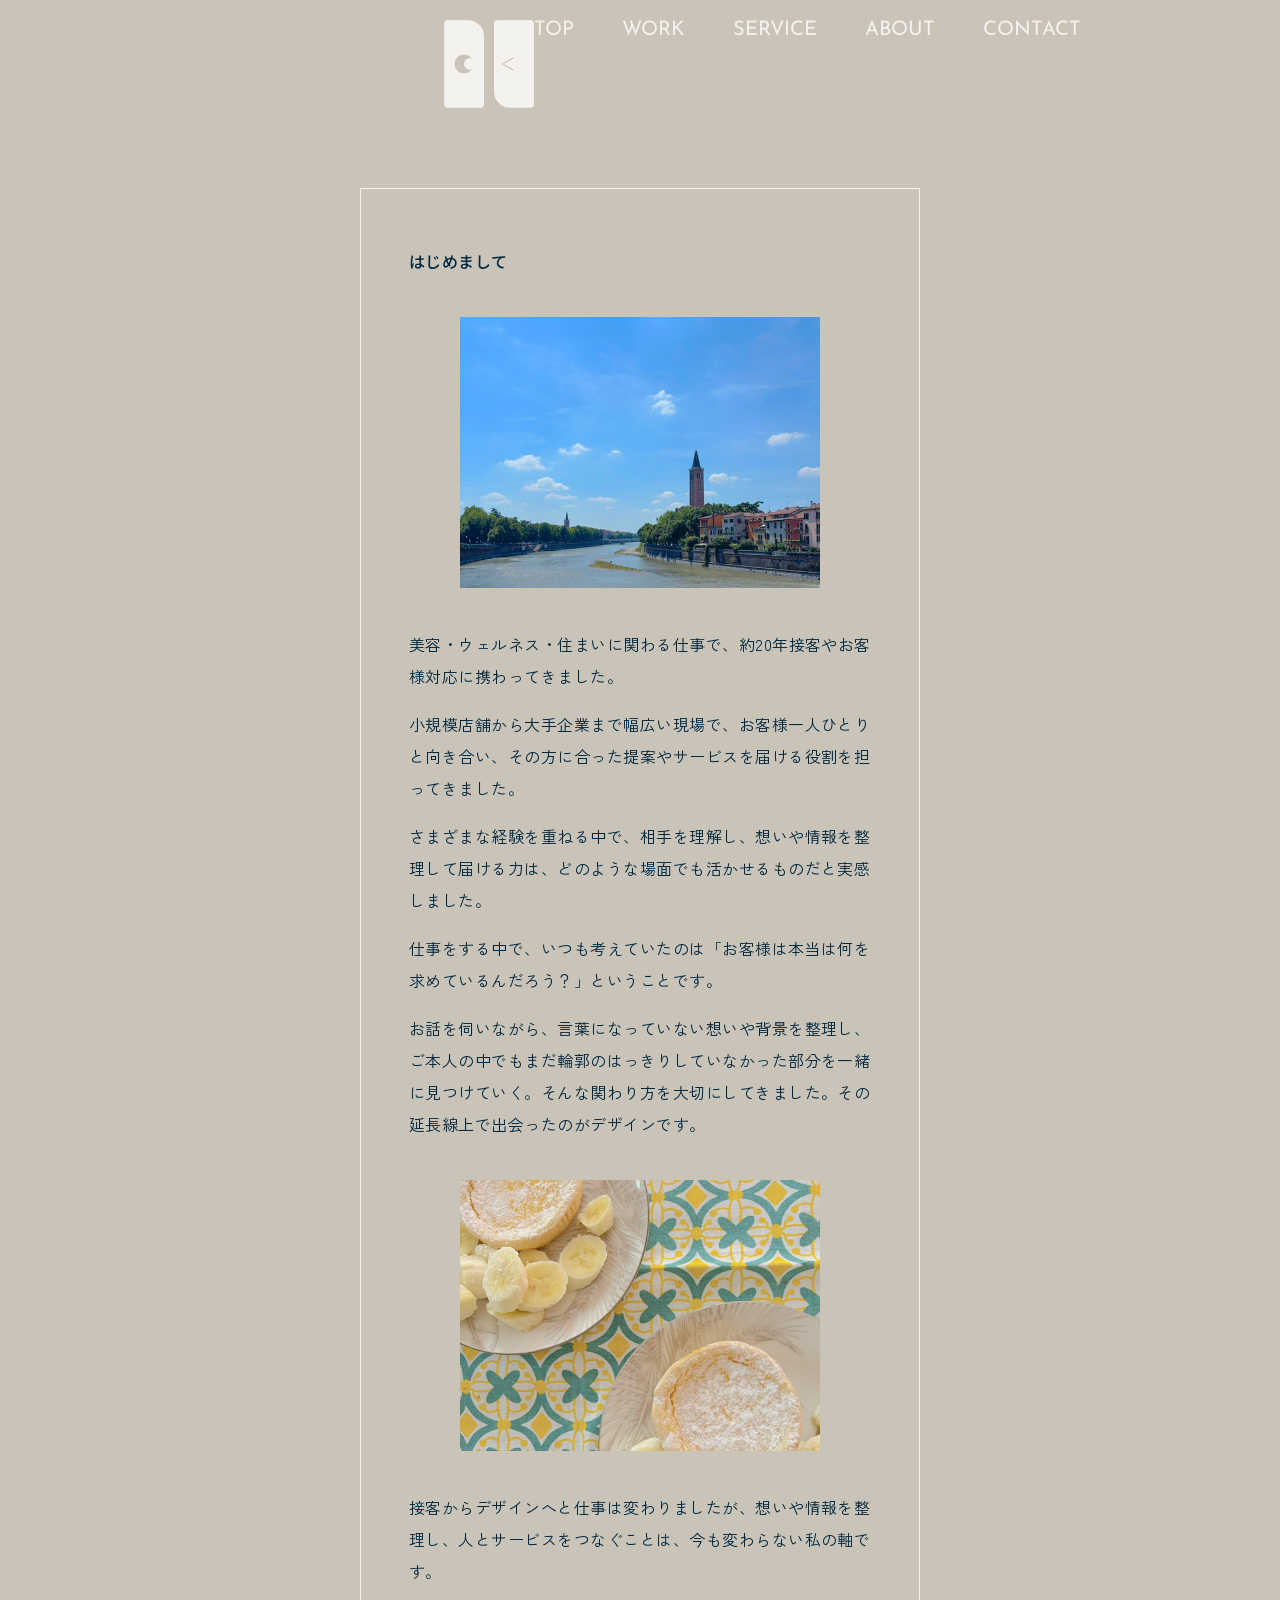
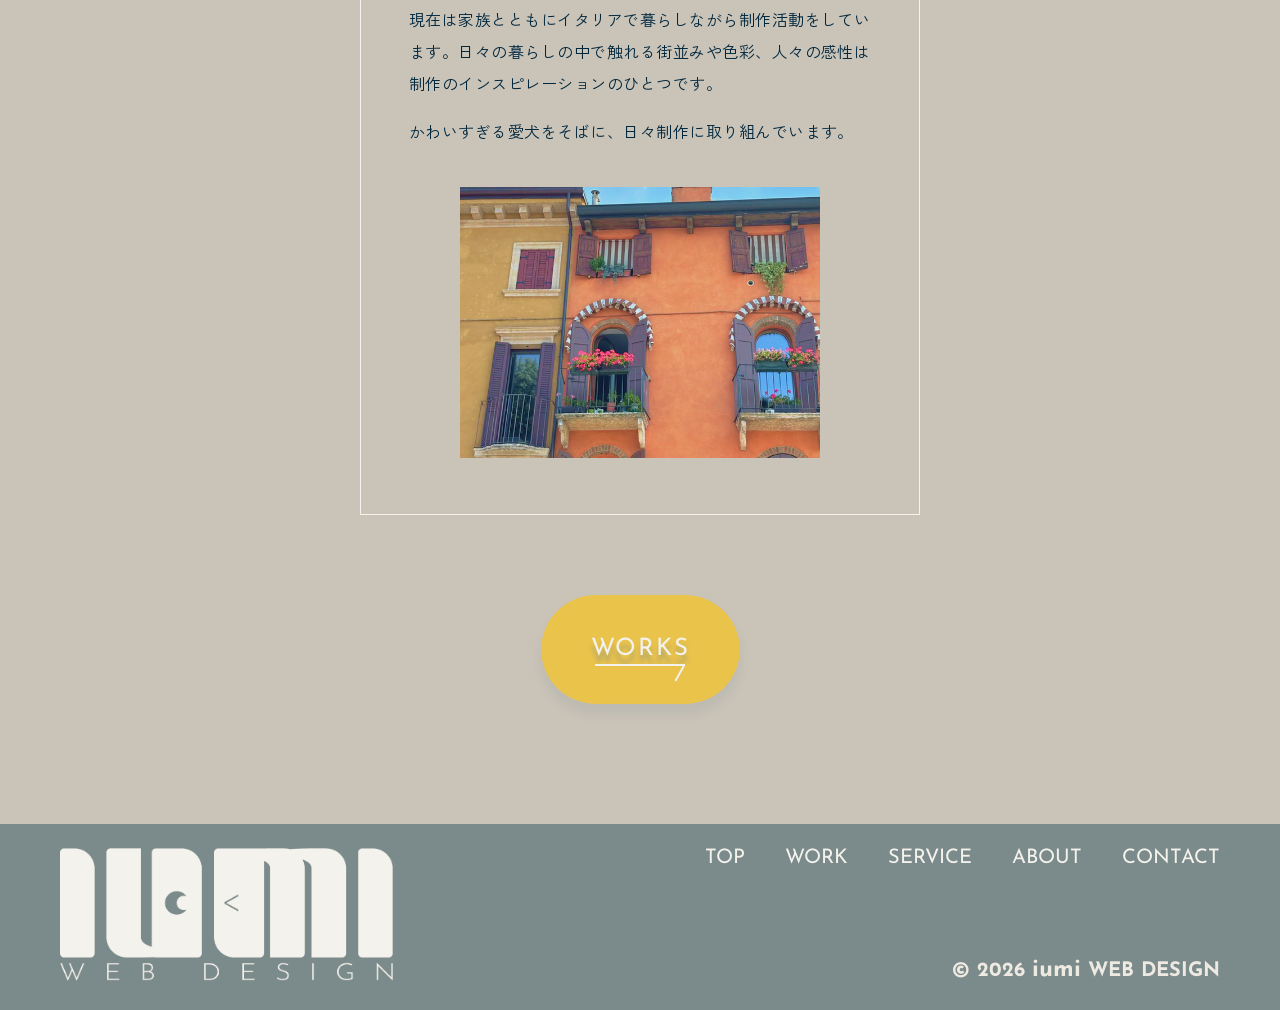
==== about.html @ 33e72f19 "Polish mobile LP with about/services pages, fonts, and menu UX. Add linked detail pages, align heade" ====
<!doctype html>
<html lang="ja">
  <head>
    <meta charset="UTF-8" />
    <meta name="viewport" content="width=device-width, initial-scale=1.0, viewport-fit=cover" />
    <meta name="theme-color" content="#c9c3b8" />
    <meta name="apple-mobile-web-app-status-bar-style" content="black-translucent" />
    <title>ABOUT | iumi WEB DESIGN</title>
    <meta
      name="description"
      content="iumi WEB DESIGNのプロフィール。美容・ウェルネスの接客経験からデザインへ。イタリア在住。"
    />
    <link rel="preconnect" href="https://fonts.googleapis.com" />
    <link rel="preconnect" href="https://fonts.gstatic.com" crossorigin />
    <link
      href="https://fonts.googleapis.com/css2?family=Josefin+Sans:wght@300;400;500;700&family=Noto+Sans+JP:wght@300;400;500;700&family=Zen+Kaku+Gothic+New:wght@300;400;500;700&display=swap"
      rel="stylesheet"
    />
    <link rel="stylesheet" href="./styles.css" />
    <link rel="stylesheet" href="./about.css" />
  </head>
  <body class="page-about" style="--page-top-bg: #c9c3b8; --page-bottom-bg: #7b8a8a;">
    <header class="detail-header">
      <div class="detail-header-inner">
        <a class="detail-logo" href="./index.html" aria-label="LPトップへ戻る">
          <img src="./assets/images/logo-simple-about.png" alt="" width="90" height="88" />
        </a>
        <button class="menu-toggle" type="button" aria-expanded="false" aria-controls="about-nav">
          <img class="menu-toggle-icon menu-toggle-icon--open" src="./assets/images/icon-hamburger.svg" alt="" />
          <img class="menu-toggle-icon menu-toggle-icon--close" src="./assets/images/icon-menu-close.svg" alt="" />
          <span class="sr-only">メニューを開く</span>
        </button>
        <nav id="about-nav" class="nav" aria-label="グローバルナビゲーション">
          <a href="./index.html">TOP</a>
          <a href="./index.html#works">WORK</a>
          <a href="./index.html#services">SERVICE</a>
          <a href="./index.html#about">ABOUT</a>
          <a href="./index.html#contact">CONTACT</a>
        </nav>
      </div>
    </header>

    <main class="about-detail-main">
      <article class="about-detail-card">
        <h1 class="about-detail-greeting">はじめまして</h1>

        <figure class="about-detail-photo">
          <img src="./assets/images/about-photo-fiume.jpg" alt="イタリアの街並みと川の風景" />
        </figure>

        <div class="about-detail-body">
          <p>
            美容・ウェルネス・住まいに関わる仕事で、約20年接客やお客様対応に携わってきました。
          </p>
          <p>
            小規模店舗から大手企業まで幅広い現場で、お客様一人ひとりと向き合い、その方に合った提案やサービスを届ける役割を担ってきました。
          </p>
          <p>
            さまざまな経験を重ねる中で、相手を理解し、想いや情報を整理して届ける力は、どのような場面でも活かせるものだと実感しました。
          </p>
          <p>
            仕事をする中で、いつも考えていたのは「お客様は本当は何を求めているんだろう？」ということです。
          </p>
          <p>
            お話を伺いながら、言葉になっていない想いや背景を整理し、ご本人の中でもまだ輪郭のはっきりしていなかった部分を一緒に見つけていく。そんな関わり方を大切にしてきました。その延長線上で出会ったのがデザインです。
          </p>
        </div>

        <figure class="about-detail-photo">
          <img src="./assets/images/about-photo-lemon.jpg" alt="レモンケーキの写真" />
        </figure>

        <div class="about-detail-body">
          <p>
            接客からデザインへと仕事は変わりましたが、想いや情報を整理し、人とサービスをつなぐことは、今も変わらない私の軸です。
          </p>
          <p>
            現在は家族とともにイタリアで暮らしながら制作活動をしています。日々の暮らしの中で触れる街並みや色彩、人々の感性は制作のインスピレーションのひとつです。
          </p>
          <p>かわいすぎる愛犬をそばに、日々制作に取り組んでいます。</p>
        </div>

        <figure class="about-detail-photo">
          <img src="./assets/images/about-photo-edificio.jpg" alt="イタリアのカラフルな建物" />
        </figure>
      </article>

      <div class="about-detail-cta">
        <a class="cta-pill hero-works-cta" href="./index.html#works">
          <span class="cta-pill-label cta-pill-label--default">WORKS</span>
          <span class="cta-pill-arrow-track" aria-hidden="true">
            <img class="cta-pill-arrow cta-pill-arrow--grow" src="./assets/images/icon-arrow-works-long.svg" alt="" />
          </span>
        </a>
      </div>
    </main>

    <footer class="footer">
      <div class="container footer-inner">
        <a href="./index.html" class="footer-logo" aria-label="iumi WEB DESIGN トップへ戻る">
          <img src="./assets/images/logo-footer-new.png" alt="" />
        </a>
        <div class="footer-meta">
          <nav class="footer-nav" aria-label="フッターナビゲーション">
            <a href="./index.html">TOP</a>
            <a href="./index.html#works">WORK</a>
            <a href="./index.html#services">SERVICE</a>
            <a href="./index.html#about">ABOUT</a>
            <a href="./index.html#contact">CONTACT</a>
          </nav>
          <p class="copyright">© 2026 <span class="copyright-brand">iumi</span> WEB DESIGN</p>
        </div>
      </div>
    </footer>

    <script src="./script.js"></script>
  </body>
</html>
---- styles.css ----
:root {
  --color-bg-main: #ffffff;
  --color-bg-hero-top: #a9caf8;
  --color-bg-soft: #f4f2ec;
  --color-bg-contact: rgba(169, 202, 248, 0.3);
  --color-bg-footer: #7b8a8a;
  --color-text-main: #01273e;
  --color-text-muted: #7b8a8a;
  --color-text-light: #f4f2ec;
  --color-accent: #ffc100;
  --color-input: #f7f7f7;
  --color-border: #d9d9d9;
  --color-submit: rgba(123, 138, 138, 0.5);
  --color-not-bg: rgba(123, 138, 138, 0.1);
  --color-pill-bg: rgba(206, 200, 194, 0.2);
  --color-pill-shadow: rgba(123, 138, 138, 0.15);

  --font-heading: "Josefin Sans", sans-serif;
  --font-body: "Noto Sans JP", sans-serif;
  --font-zen: "Zen Kaku Gothic New", sans-serif;
  --weight-heading: 400;
  --weight-body: 500;

  --container-desktop: 1160px;
  --space-section-desktop: 100px;
  --space-section-mobile: 64px;
  --radius-pill: 60px;
  --shadow-work: 0 20px 10px rgba(201, 195, 184, 0.5);
  --safe-top: 0px;
  --safe-bottom: 0px;
  --page-top-bg: var(--color-bg-main);
  --page-bottom-bg: var(--color-bg-footer);
  --color-bg-about: #c9c3b8;
}

.mobile-only {
  display: none !important;
}

.section-subtitle--mobile,
.section-title--mobile,
.contact-lead--mobile,
.contact-submit-mobile {
  display: none;
}

*,
*::before,
*::after {
  box-sizing: border-box;
}

html {
  scroll-behavior: smooth;
}

body {
  margin: 0;
  background: var(--color-bg-main);
  color: var(--color-text-main);
  font-family: var(--font-body);
  font-weight: var(--weight-body);
}

img {
  max-width: 100%;
  display: block;
}

a {
  color: inherit;
  text-decoration: none;
}

.sr-only {
  position: absolute;
  width: 1px;
  height: 1px;
  padding: 0;
  margin: -1px;
  overflow: hidden;
  clip: rect(0, 0, 0, 0);
  white-space: nowrap;
  border: 0;
}

.container {
  width: min(100% - 80px, var(--container-desktop));
  margin-inline: auto;
}

.section {
  padding: var(--space-section-desktop) 0;
}

.section-heading {
  text-align: center;
  margin-bottom: 56px;
}

.section-heading--contact {
  text-align: left;
  margin-bottom: 16px;
}

.section-title {
  margin: 0;
  font-family: var(--font-heading);
  font-size: 72px;
  font-weight: 400;
  line-height: 1;
  letter-spacing: 0.02em;
  color: var(--color-text-main);
}

.section-heading-line {
  display: block;
  width: min(100%, 450px);
  height: 2px;
  margin: 8px auto 0;
  border: 0;
  background: var(--color-accent);
}

.section-heading-line--works {
  max-width: 300px;
}

.section-heading-line--services,
.section-heading-line--about {
  max-width: 400px;
}

.section-heading-line--contact {
  margin-left: 0;
  max-width: 400px;
}

.section-subtitle {
  margin: 8px 0 0;
  font-size: 24px;
  font-weight: var(--weight-body);
  line-height: 1.3;
}

/* Header */
.header {
  position: absolute;
  inset: 0 0 auto;
  z-index: 20;
}

.header-inner {
  max-width: 1280px;
  padding-top: 100px;
  display: flex;
  justify-content: flex-end;
  align-items: center;
}

.logo-mobile,
.menu-toggle {
  display: none;
}

/* Shared detail-page header (about / services) */
.detail-header {
  position: relative;
  z-index: 50;
}

.detail-header-inner {
  display: flex;
  align-items: flex-start;
  justify-content: space-between;
  width: min(100% - 32px, 393px);
  margin: 0 auto;
  padding: 20px 0 0;
  box-sizing: border-box;
  position: relative;
}

.detail-logo {
  display: block;
  line-height: 0;
  width: 90px;
  flex-shrink: 0;
}

.detail-logo img {
  width: 90px;
  height: auto;
  display: block;
}

.detail-header .menu-toggle {
  flex-shrink: 0;
}

.nav {
  display: flex;
  gap: 48px;
  font-family: var(--font-heading);
  font-size: 20px;
  font-weight: var(--weight-heading);
  color: var(--color-text-light);
}

.nav-link-top {
  display: none;
}

.nav a {
  transition: color 0.2s ease;
}

.nav a:hover,
.nav a:focus-visible {
  color: var(--color-accent);
}

.footer-nav a {
  transition: color 0.2s ease;
}

.footer-nav a:hover,
.footer-nav a:focus-visible {
  color: var(--color-accent);
}

/* Hero */
.section-hero {
  position: relative;
  overflow: hidden;
  padding: 0;
  min-height: 832px;
  background: linear-gradient(180deg, #a9caf8 0%, #a9caf8 77.885%, #f4f2ec 100%);
}

.hero-inner {
  position: relative;
  max-width: 1280px;
  width: 100%;
  margin-inline: auto;
  min-height: 832px;
}

.hero-copy {
  position: absolute;
  left: 62px;
  top: 230px;
  z-index: 2;
  max-width: 347px;
  font-size: 24px;
  font-weight: var(--weight-body);
  line-height: 1.35;
  --hero-copy-line-gap: 30px;
}

.hero-copy p {
  margin: 0;
}

.hero-copy-main,
.hero-copy-sub {
  margin: 0;
}

.hero-copy-sub {
  font-family: var(--font-zen);
}

.hero-copy .hero-caption {
  margin-top: calc(var(--hero-copy-line-gap) * 1.5);
  font-family: var(--font-zen);
}

.hero-visual {
  display: none;
}

.hero-logo {
  position: absolute;
  left: 60px;
  top: 383px;
  width: min(821px, 64vw);
  height: auto;
  z-index: 1;
}

.hero-works-cta {
  position: absolute;
  right: 61px;
  bottom: 112px;
  z-index: 3;
}

/* CTA pills */
.cta-pill {
  position: relative;
  display: flex;
  flex-direction: column;
  align-items: center;
  justify-content: center;
  border-radius: var(--radius-pill);
  background: var(--color-pill-bg);
  box-shadow: 0 10px 10px var(--color-pill-shadow);
  overflow: hidden;
  transition: box-shadow 0.35s ease;
}

a.cta-pill.hero-works-cta {
  position: absolute;
}

.cta-pill::before {
  content: "";
  position: absolute;
  inset: 0;
  border-radius: inherit;
  background: rgba(255, 193, 0, 0.6);
  opacity: 0;
  transition: opacity 0.35s ease;
}

.cta-pill:hover {
  box-shadow: 0 10px 10px rgba(123, 138, 138, 0.2);
}

.cta-pill:hover::before {
  opacity: 1;
}

.cta-pill-label,
.cta-pill-arrow {
  position: relative;
  z-index: 1;
}

.cta-pill-label {
  transition:
    opacity 0.25s ease,
    color 0.35s ease;
}

.cta-pill-label--hover {
  position: absolute;
  opacity: 0;
}

.cta-pill-arrow {
  transition: opacity 0.25s ease;
}

.cta-pill-arrow--hover {
  position: absolute;
  opacity: 0;
}

.cta-pill:hover .cta-pill-label--default {
  opacity: 0;
}

.cta-pill:hover .cta-pill-label--hover {
  opacity: 1;
}

.cta-pill:hover .cta-pill-arrow--default,
.cta-pill:active .cta-pill-arrow--default,
.cta-pill:focus-visible .cta-pill-arrow--default {
  opacity: 0;
}

.cta-pill:hover .cta-pill-arrow--hover,
.cta-pill:active .cta-pill-arrow--hover,
.cta-pill:focus-visible .cta-pill-arrow--hover {
  opacity: 1;
}

.hero-works-cta {
  width: 199px;
  height: 109px;
}

.hero-works-cta .cta-pill-label--default,
.hero-works-cta .cta-pill-label--hover {
  white-space: nowrap;
}

.hero-works-cta .cta-pill-label--default {
  font-family: var(--font-heading);
  font-size: 24px;
  font-weight: var(--weight-heading);
  color: var(--color-text-light);
  letter-spacing: 0.07em;
  text-shadow: 0 8px 4px rgba(123, 138, 138, 0.5);
}

.hero-works-cta .cta-pill-label--hover {
  position: absolute;
  top: 31%;
  left: 50%;
  transform: translateX(-50%);
  font-family: var(--font-body);
  font-size: 16px;
  font-weight: var(--weight-body);
  color: var(--color-text-main);
  letter-spacing: 0.07em;
  width: max-content;
  max-width: calc(100% - 24px);
  text-align: center;
  line-height: 1.2;
}

.hero-works-cta .cta-pill-arrow-track {
  position: absolute;
  left: 50%;
  bottom: 22px;
  z-index: 1;
  width: 90px;
  height: 18px;
  overflow: hidden;
  transform: translateX(-50%);
  transition: width 0.35s ease;
}

.hero-works-cta .cta-pill-arrow--grow {
  position: absolute;
  top: 0;
  right: 0;
  width: 150px;
  height: 18px;
  max-width: none;
  opacity: 1;
  object-fit: contain;
  object-position: right center;
}

.hero-works-cta:hover .cta-pill-arrow-track,
.hero-works-cta:focus-visible .cta-pill-arrow-track,
.hero-works-cta.is-pressed .cta-pill-arrow-track {
  width: 150px;
}

/* Works */
.section-works {
  background: var(--color-bg-soft);
  padding-bottom: 48px;
}

.works-grid {
  display: grid;
  grid-template-columns: repeat(3, minmax(0, 393px));
  justify-content: center;
  gap: 32px clamp(32px, 4.6vw, 61px);
  max-width: 1301px;
  margin-inline: auto;
}

.work-card {
  position: relative;
  display: block;
  color: inherit;
  text-decoration: none;
  box-shadow: var(--shadow-work);
  overflow: hidden;
}

.work-card:nth-child(1),
.work-card:nth-child(2),
.work-card:nth-child(3) {
  width: 100%;
}

.work-card:nth-child(1) .work-corner,
.work-card:nth-child(2) .work-corner,
.work-card:nth-child(3) .work-corner {
  width: 84px;
  height: 84px;
}

.work-card > img:not(.work-corner) {
  width: 100%;
  height: auto;
  aspect-ratio: 393 / 229;
  object-fit: cover;
}

.work-corner {
  position: absolute;
  top: 0;
  left: 0;
  width: 84px;
  height: 84px;
  z-index: 2;
  pointer-events: none;
  transition: opacity 0.35s ease;
}

.work-card-overlay {
  position: absolute;
  inset: 0;
  z-index: 1;
  display: grid;
  place-items: center;
  background: rgba(20, 20, 20, 0);
  transition: background-color 0.35s ease;
  pointer-events: none;
}

.work-card:hover .work-card-overlay,
.work-card:focus-within .work-card-overlay {
  background: rgba(20, 20, 20, 0.4);
}

.work-card-label {
  margin: 0;
  font-size: 24px;
  font-weight: 500;
  line-height: 1.3;
  color: transparent;
  text-align: center;
  white-space: nowrap;
  transition: color 0.35s ease;
}

.work-card:hover .work-card-label,
.work-card:focus-within .work-card-label {
  color: var(--color-text-light);
}

.work-card-soon {
  margin: 8px 0 0;
  font-family: var(--font-heading);
  font-size: 36px;
  font-weight: 500;
  line-height: 1;
  color: transparent;
  transition: color 0.35s ease;
}

.work-card--soon .work-card-overlay {
  display: flex;
  flex-direction: column;
  align-items: center;
  justify-content: center;
}

.work-card--soon:hover .work-card-soon,
.work-card--soon:focus-within .work-card-soon {
  color: var(--color-text-light);
}

/* Services */
.section-services {
  background: var(--color-bg-soft);
  padding: 48px 0 75px;
}

.services-intro {
  margin-bottom: 54px;
}

.services-menu {
  width: min(100%, 1030px);
  margin-inline: auto;
  container-type: inline-size;
  container-name: services-menu;
}

@container services-menu (min-width: 1024px) {
  .services-menu__body {
    padding-inline: 52px;
  }

  .services-menu__block:first-child .services-menu__block-text {
    white-space: nowrap;
  }
}

.services-menu__head {
  display: flex;
  align-items: center;
  min-height: 84px;
  padding: 12px 60px;
  background: var(--color-bg-hero-top);
  border: 3px solid var(--color-bg-hero-top);
}

.services-menu__headline {
  margin: 0;
  color: var(--color-text-light);
  font-size: 36px;
  font-weight: 500;
  line-height: 1;
}

.services-menu__head-en {
  font-family: var(--font-heading);
  font-size: 44px;
  font-weight: 500;
}

.services-menu__body {
  min-height: 226px;
  padding: 27px 60px 32px;
  border: 3px solid var(--color-bg-hero-top);
  border-top: none;
  background: var(--color-bg-soft);
}

.services-menu__block {
  margin: 0;
}

.services-menu__block--content {
  margin-top: 27px;
}

.services-menu__block-title {
  margin: 0;
  font-size: 24px;
  font-weight: 400;
  line-height: 30px;
}

.services-menu__block-text {
  margin: 0;
  font-size: 20px;
  font-weight: 400;
  line-height: 30px;
}

.services-menu__en {
  font-family: var(--font-heading);
  font-weight: 500;
}

.service-step-title--mobile {
  display: none;
}

.services-not-text--mobile {
  display: none;
}

.services-steps {
  display: grid;
  grid-template-columns: repeat(4, minmax(0, 221px));
  justify-content: space-between;
  gap: 24px;
  max-width: 995px;
  margin: 0 auto 28px;
}

.service-step {
  position: relative;
  min-height: 254px;
}

.service-step-triangle {
  position: absolute;
  top: 0;
  width: 100px;
  height: 202px;
  z-index: 0;
  pointer-events: none;
}

.service-step--1 .service-step-triangle,
.service-step--2 .service-step-triangle,
.service-step--4 .service-step-triangle {
  left: 106px;
}

.service-step--3 .service-step-triangle {
  left: 102px;
}

.service-step-icons {
  position: relative;
  z-index: 1;
  display: flex;
  width: 140px;
  margin-left: 21px;
  margin-top: 16px;
}

.service-step-icon {
  position: relative;
  z-index: 1;
  width: 70px;
  height: 70px;
  margin-top: 16px;
  object-fit: contain;
}

.service-step--2 .service-step-icon {
  margin-left: 72px;
}

.service-step--3 .service-step-icon {
  margin-left: 61px;
}

.service-step--4 .service-step-icons {
  width: 134px;
  margin-left: 14px;
  margin-top: 6px;
}

.service-step-icons img {
  width: 70px;
  height: 70px;
  object-fit: contain;
}

.service-step-body {
  position: relative;
  z-index: 2;
  margin-top: 86px;
}

.service-step-body h3 {
  margin: 0;
  font-size: 24px;
  font-weight: 400;
  line-height: 50px;
}

.service-step-body p {
  margin: 0;
  font-size: 20px;
  line-height: 1.45;
  font-weight: 400;
}

.services-not {
  display: flex;
  align-items: center;
  justify-content: center;
  gap: 13px;
  width: min(100%, 992px);
  min-height: 70px;
  margin: 0 auto 40px;
  background: var(--color-not-bg);
  padding: 12px 56px;
}

.services-not > img {
  width: 50px;
  height: 50px;
  flex-shrink: 0;
  margin: 0;
}

.services-not > div {
  flex: 0 1 auto;
}

.services-not-label {
  margin: 0 0 4px;
  font-size: 16px;
  font-weight: 500;
  letter-spacing: 0.15em;
  color: var(--color-text-muted);
}

.services-not-text {
  margin: 0;
  font-size: 16px;
  line-height: 1.5;
  color: var(--color-text-muted);
}

.services-cta-wrap {
  position: relative;
  width: 300px;
  margin: 0 auto;
  overflow: visible;
}

.services-cta-ellipse {
  --services-cta-ellipse-size: 135px;
  position: absolute;
  left: -29px;
  top: -14px;
  z-index: 0;
  width: var(--services-cta-ellipse-size);
  height: 108px;
  object-fit: contain;
  pointer-events: none;
  transform: rotate(90deg);
  animation: ellipse-float-cta 7s ease-in-out infinite;
}

@keyframes ellipse-float-cta {
  0%,
  100% {
    transform: rotate(90deg) scaleY(1.5) translate(0, 0);
  }
  50% {
    transform: rotate(90deg) scaleY(1.5) translate(10px, -8px);
  }
}

@keyframes ellipse-float-1 {
  0%,
  100% {
    transform: scaleY(1.5) translate(0, 0);
  }
  50% {
    transform: scaleY(1.5) translate(10px, -8px);
  }
}

@keyframes ellipse-float-2 {
  0%,
  100% {
    transform: scaleY(1.5) translate(0, 0);
  }
  50% {
    transform: scaleY(1.5) translate(-12px, 10px);
  }
}

@keyframes ellipse-float-3 {
  0%,
  100% {
    transform: scaleY(1.5) translate(0, 0);
  }
  50% {
    transform: scaleY(1.5) translate(8px, 12px);
  }
}

.services-contact-cta {
  position: relative;
  z-index: 1;
  width: 300px;
  height: 80px;
  margin-inline: auto;
}

.services-contact-cta .cta-pill-label {
  font-family: var(--font-body);
  font-size: 16px;
  font-weight: var(--weight-body);
  color: var(--color-text-muted);
  letter-spacing: 0.07em;
  transition: color 0.35s ease;
}

.services-contact-cta:hover .cta-pill-label {
  color: var(--color-text-main);
}

.services-contact-cta .cta-pill-arrow--default {
  width: 49px;
  height: 22px;
  margin-top: 4px;
}

.services-contact-cta .cta-pill-arrow--hover {
  position: absolute;
  bottom: 14px;
  left: 50%;
  transform: translateX(-50%);
  width: 150px;
  height: 18px;
}

/* About */
.section-about {
  background: var(--color-bg-soft);
  padding: 98px 0 0;
  min-height: auto;
}

.section-about .section-heading {
  margin-bottom: 24px;
}

.about-board {
  position: relative;
  width: 100%;
  max-width: 1055px;
  min-height: 537px;
  padding-bottom: 100px;
  margin-inline: auto;
  box-sizing: border-box;
  overflow: visible;
}

.about-photo {
  position: absolute;
  left: 0;
  top: auto;
  bottom: 0;
  margin: 0;
  width: auto;
  max-width: none;
  height: auto;
  z-index: 3;
  pointer-events: none;
  overflow: visible;
}

.about-photo img {
  width: 253px;
  height: auto;
  max-width: none;
  display: block;
  object-fit: contain;
  object-position: left bottom;
}

.about-intro {
  position: absolute;
  left: 190px;
  top: 0;
  width: 336px;
  height: 437px;
  z-index: 2;
}

.about-intro-box {
  position: absolute;
  left: 21px;
  top: 17px;
  width: 315px;
  height: 420px;
  box-sizing: border-box;
  border: 1px solid var(--color-accent);
  padding: 60px 24px 28px 21px;
  backdrop-filter: blur(2px);
}

.about-corner {
  position: absolute;
  width: 84px;
  height: 84px;
  pointer-events: none;
}

.about-corner--intro {
  top: 0;
  left: 0;
  z-index: 3;
}

.about-corner--about {
  right: -12px;
  top: 353px;
  transform: rotate(180deg);
  z-index: 3;
}

.about-intro-box h3 {
  margin: 0 0 12px;
  font-size: 24px;
  font-weight: var(--weight-body);
  line-height: 1.25;
}

.about-intro-box h3 span {
  font-family: var(--font-heading);
  font-size: 36px;
  font-weight: var(--weight-heading);
  line-height: 1.25;
}

.about-intro-list {
  margin: 0 0 8px;
  font-size: 16px;
  line-height: 1.875;
  font-weight: var(--weight-body);
}

.about-intro-note {
  margin: 16px 0 0;
  font-size: 16px;
  line-height: 1.875;
  font-weight: 400;
}

.about-main,
.about-main--desktop {
  position: absolute;
  left: 557px;
  top: 17px;
  width: 522px;
  height: 420px;
  z-index: 2;
}

.about-main-frame {
  position: absolute;
  inset: 0;
  width: 100%;
  height: 100%;
  border: 1px solid var(--color-accent);
  box-sizing: border-box;
  backdrop-filter: blur(2px);
  pointer-events: none;
}

.about-main-body {
  position: relative;
  z-index: 1;
  display: flex;
  flex-direction: column;
  justify-content: center;
  align-items: center;
  height: 100%;
  box-sizing: border-box;
  padding: 44px 52px;
  overflow: hidden;
}

.about-main p {
  width: 100%;
  margin: 0 0 6px;
  font-family: var(--font-zen);
  font-size: 15px;
  line-height: 1.46;
  font-weight: 400;
  text-align: left;
}

.about-main p:last-child {
  margin-bottom: 0;
}

.about-carousel {
  display: none;
}

.about-panel {
  position: relative;
}

.about-panel-frame {
  position: absolute;
  inset: 0;
  border: 1px solid var(--color-accent);
  box-sizing: border-box;
  backdrop-filter: blur(2px);
  pointer-events: none;
}

.about-panel-body {
  position: relative;
  z-index: 1;
  padding: 44px 24px;
}

.about-panel p {
  margin: 0 0 6px;
  font-size: 15px;
  line-height: 1.46;
  font-weight: 400;
  text-align: left;
}

.about-panel p:last-child {
  margin-bottom: 0;
}

.about-read-more {
  display: inline;
  margin: 0;
  padding: 0;
  border: 0;
  background: transparent;
  font: inherit;
  font-size: 15px;
  line-height: 1.46;
  color: var(--color-text-muted);
  cursor: pointer;
  text-decoration: underline;
  text-underline-offset: 2px;
}

.about-read-more--close {
  display: block;
  margin-top: 8px;
}

/* Contact */
.section-contact {
  background: var(--color-bg-contact);
  padding: 0;
  min-height: 682px;
}

.contact-grid {
  display: grid;
  grid-template-columns: 1fr 569px;
  gap: 36px;
  align-items: start;
  padding: 100px 0 0;
  min-height: 682px;
}

.contact-lead {
  margin: 0;
  font-size: 20px;
  line-height: 1.75;
  font-weight: var(--weight-body);
  max-width: 446px;
}

.contact-brand {
  margin: 8px 0 0;
  font-size: 20px;
  line-height: 1.75;
  font-weight: var(--weight-body);
}

.contact-form {
  display: grid;
  gap: 12px;
}

.contact-form-honey {
  position: absolute;
  left: -9999px;
  top: auto;
  width: 1px;
  height: 1px;
  padding: 0;
  margin: 0;
  overflow: hidden;
  clip: rect(0, 0, 0, 0);
  white-space: nowrap;
  border: 0;
}

.contact-field {
  display: grid;
  gap: 2px;
}

.contact-form label {
  display: block;
  margin: 0;
  font-family: var(--font-heading);
  font-size: 16px;
  font-weight: var(--weight-heading);
  color: var(--color-text-main);
}

.contact-form input:not(.contact-form-honey),
.contact-form textarea {
  width: 100%;
  border: 0;
  background: var(--color-input);
  font: inherit;
  color: var(--color-text-main);
}

.contact-form input:not(.contact-form-honey) {
  height: 46px;
  padding: 0 12px;
}

.contact-form textarea {
  min-height: 165px;
  padding: 12px;
  resize: vertical;
}

.contact-form button {
  margin-top: 0;
  border: 0;
  width: 100%;
  height: 50px;
  background: var(--color-submit);
  color: var(--color-text-light);
  font-family: var(--font-heading);
  font-size: 24px;
  font-weight: 500;
  cursor: pointer;
  transition: background-color 0.35s ease;
}

.contact-form button:hover {
  background: var(--color-bg-footer);
}

/* Footer */
.footer {
  background: var(--color-bg-footer);
  color: #eeeae2;
}

.footer-inner {
  min-height: 160px;
  display: grid;
  grid-template-columns: 333px 1fr;
  align-items: start;
  gap: 24px;
  padding-top: 24px;
  padding-bottom: 28px;
}

.footer-meta {
  display: flex;
  flex-direction: column;
  align-items: flex-end;
  justify-content: space-between;
  min-height: 134px;
  margin-left: auto;
}

.footer-logo img {
  width: 333px;
  height: 134px;
  object-fit: contain;
}

.footer-nav {
  display: flex;
  justify-content: flex-end;
  gap: 40px;
  font-family: var(--font-heading);
  font-size: 20px;
  font-weight: var(--weight-heading);
  color: var(--color-text-light);
}

.copyright {
  margin: 0;
  font-family: var(--font-heading);
  font-size: 20px;
  font-weight: 700;
  white-space: nowrap;
}

.copyright-brand {
  font-size: 24px;
}

@media (min-width: 901px) {
  .about-carousel {
    display: none !important;
  }

  .hero-copy {
    left: 62px;
    top: 230px;
    width: auto;
    max-width: 347px;
    transform: none;
    font-size: 24px;
    font-weight: 500;
    line-height: 32px;
    --hero-copy-line-gap: 32px;
  }

  .hero-copy-main,
  .hero-copy-main--line2,
  .hero-copy-sub,
  .hero-copy-sub--line2 {
    display: inline;
    margin: 0;
    font-size: 24px;
    font-weight: 500;
    line-height: normal;
  }

  .hero-copy-main--line2::after {
    content: "\A";
    white-space: pre;
  }

  .hero-copy-sub--line2::after {
    content: "\A";
    white-space: pre;
  }

  .hero-copy .hero-caption {
    display: block;
    margin-top: calc(var(--hero-copy-line-gap) * 1.5);
    font-family: var(--font-zen);
    font-size: 24px;
    font-weight: 500;
    line-height: 20px;
  }

  .hero-works-cta,
  a.cta-pill.hero-works-cta {
    left: auto;
    right: 61px;
    bottom: 112px;
    transform: none;
  }

  .about-main,
  .about-main--desktop {
    display: block;
  }

  .about-board {
    width: 100%;
    max-width: 1055px;
    margin-inline: auto;
    min-height: 537px;
    padding-bottom: 100px;
    box-sizing: border-box;
    overflow: visible;
  }

  .about-photo {
    left: 0;
    right: auto;
    top: auto;
    bottom: 0;
    width: auto;
    max-width: none;
    height: auto;
    z-index: 3;
    overflow: visible;
    transform: none;
  }

  .about-photo img {
    width: 253px;
    height: auto;
    max-width: none;
    object-fit: contain;
    object-position: left bottom;
  }

  .about-intro {
    position: absolute;
    left: 190px;
    top: 0;
    width: 336px;
    height: 437px;
    max-width: none;
    margin-inline: 0;
  }

  .about-intro-box {
    position: absolute;
    left: 21px;
    top: 17px;
    width: 315px;
    height: 420px;
    min-height: 420px;
    padding: 60px 24px 28px 21px;
  }

  .about-intro-box h3 {
    padding-left: 0;
  }

  .about-corner--intro {
    top: 0;
    left: 0;
  }

  .about-corner--about {
    right: -12px;
    top: 353px;
    bottom: auto;
    transform: rotate(180deg);
  }

  .works-grid {
    grid-template-columns: repeat(3, minmax(0, 393px));
    gap: 32px clamp(32px, 4.6vw, 61px);
    max-width: 1301px;
  }

  .work-card:hover .work-corner,
  .work-card:focus-within .work-corner {
    opacity: 0;
  }

  .section-works .section-heading {
    margin-bottom: 112px;
  }

  .section-works {
    padding-bottom: 144px;
  }

  .section-services {
    padding-top: 144px;
  }

  .services-intro {
    margin-bottom: 54px;
  }

  .services-menu {
    width: min(100%, 1030px);
  }

  .service-step-body {
    margin-top: 86px;
  }

  .service-step-icon,
  .service-step-icons {
    position: absolute;
    top: 16px;
    margin-top: 0;
  }

  .service-step--1 .service-step-icons {
    left: 21px;
    margin-left: 0;
    width: 140px;
  }

  .service-step--2 .service-step-icon {
    left: 72px;
    margin-left: 0;
    width: 70px;
    height: 70px;
  }

  .service-step--3 .service-step-icon {
    left: 61px;
    margin-left: 0;
    width: 70px;
    height: 70px;
  }

  .service-step--4 .service-step-icons {
    left: 14px;
    margin-left: 0;
    margin-top: 6px;
    width: 134px;
  }

  .service-step-body h3 {
    min-height: 50px;
    margin: 0;
    font-size: 24px;
    font-weight: 400;
    line-height: 50px;
    display: flex;
    align-items: flex-end;
  }

  .service-step-body p {
    font-size: 20px;
    line-height: 1.45;
  }

  .services-steps {
    display: grid;
    grid-template-columns: repeat(4, minmax(0, 221px));
    justify-content: space-between;
    gap: 24px;
    max-width: 995px;
    margin: 0 auto 28px;
  }

  .services-cta-ellipse {
    display: block;
  }

  .services-contact-cta::before {
    opacity: 0;
  }

  .services-contact-cta .cta-pill-arrow--default {
    opacity: 1;
    position: relative;
  }

  .services-contact-cta .cta-pill-arrow--hover {
    opacity: 0;
  }

  .services-contact-cta:hover::before,
  .services-contact-cta:active::before,
  .services-contact-cta:focus-visible::before {
    opacity: 1;
  }
}

@media (max-width: 900px) {
  html {
    overflow-x: clip;
    overscroll-behavior-x: none;
    max-width: 100%;
    padding: 0;
    margin: 0;
    background: var(--page-bottom-bg, var(--color-bg-footer));
  }

  a.cta-pill,
  .about-read-more,
  .menu-toggle,
  .contact-form button,
  .text-link {
    -webkit-tap-highlight-color: transparent;
  }

  body {
    width: 100%;
    max-width: 100%;
    overflow-x: clip;
    overscroll-behavior-x: none;
    position: relative;
    padding: 0;
    margin: 0;
    background: var(--page-top-bg, var(--color-bg-hero-top));
  }

  body.is-menu-open {
    overflow: hidden;
  }

  body.portfolio-page {
    background: var(--page-top-bg, var(--color-bg-main));
  }

  body.thanks-page {
    background: var(--page-top-bg, var(--color-bg-main));
  }

  .desktop-only {
    display: none !important;
  }

  .mobile-only {
    display: block !important;
  }

  .section-subtitle--desktop,
  .section-title--desktop,
  .contact-lead--desktop,
  .contact-submit-desktop {
    display: none !important;
  }

  .section-subtitle--mobile,
  .section-title--mobile,
  .contact-lead--mobile,
  .contact-submit-mobile {
    display: block;
  }

  main,
  .portfolio-main,
  .banners-main,
  .memo-main {
    width: 100%;
    max-width: 100%;
    overflow-x: clip;
    margin-top: 0;
    padding-top: 0;
  }

  .thanks-main {
    margin-top: calc(-1 * var(--safe-top, 0px));
    min-height: calc(100vh + var(--safe-top, 0px));
    min-height: calc(100dvh + var(--safe-top, 0px));
  }

  .portfolio-title,
  .portfolio-showcase,
  .portfolio-gallery,
  .portfolio-related,
  .banners-title,
  .banners-gallery,
  .banners-related,
  .memo-title,
  .memo-body {
    width: 100%;
    max-width: 100%;
  }

  .section {
    width: 100%;
    max-width: 100%;
    overflow-x: clip;
  }

  .header {
    width: 100%;
    max-width: 100%;
    overflow: visible;
    z-index: 50;
  }

  .header-inner {
    overflow: visible;
  }

  .footer {
    width: 100%;
    max-width: 100%;
    overflow-x: clip;
  }

  .contact-form {
    position: relative;
    overflow: hidden;
  }

  .container {
    width: 100%;
    max-width: 100%;
    padding-inline: 16px;
    margin-inline: auto;
    box-sizing: border-box;
  }

  .header {
    width: 100%;
    max-width: 100%;
    top: calc(-1 * var(--safe-top, 0px));
    padding-top: 0;
    margin-top: 0;
  }

  .header .header-inner {
    width: 100%;
    max-width: 100%;
    padding-inline: 0;
    box-sizing: border-box;
  }

  .section {
    padding: var(--space-section-mobile) 0;
  }

  .section-hero {
    width: 100%;
    max-width: 100%;
    height: calc(822px + var(--safe-top, 0px));
    min-height: calc(822px + var(--safe-top, 0px));
    max-height: calc(822px + var(--safe-top, 0px));
    margin-top: calc(-1 * var(--safe-top, 0px));
    padding: 0;
    overflow: hidden;
    background: #a9caf8;
  }

  .section-hero .hero-inner {
    height: 822px;
    min-height: 822px;
    max-height: 822px;
  }

  .hero-inner {
    position: relative;
    width: 100%;
    max-width: 100%;
    height: 822px;
    min-height: 822px;
    max-height: 822px;
    margin-inline: 0;
    padding: 0;
    overflow: hidden;
  }

  .section-title {
    font-size: 40px;
  }

  .section-subtitle {
    font-size: 16px;
  }

  .section-heading {
    margin-bottom: 32px;
  }

  .section-heading-line--works {
    max-width: 172px;
  }

  .section-heading-line--services {
    max-width: 230px;
  }

  .section-heading-line--about {
    max-width: 160px;
    background: #f4f2ec;
  }

  .header-inner {
    justify-content: flex-end;
    width: 100%;
    max-width: 100%;
    margin-inline: 0;
    padding-top: 25px;
    padding-inline: 0;
    box-sizing: border-box;
    position: relative;
    min-height: 68px;
  }

  .section-hero .hero-inner {
    width: 100%;
    max-width: 100%;
    margin-inline: 0;
  }

  .logo-mobile {
    display: none;
  }

  .menu-toggle {
    display: inline-flex;
    position: absolute;
    top: 25px;
    right: 10px;
    z-index: 60;
    width: 54px;
    height: 43px;
    margin: 0;
    align-items: center;
    justify-content: center;
    border: 0;
    background: transparent;
    padding: 0;
    cursor: pointer;
  }

  .menu-toggle-icon {
    display: block;
    width: 54px;
    height: 43px;
  }

  .menu-toggle-icon--close {
    display: none;
    width: 53px;
    height: 30px;
  }

  .menu-toggle.is-open .menu-toggle-icon--open {
    display: none;
  }

  .menu-toggle.is-open .menu-toggle-icon--close {
    display: block;
  }

  .nav {
    display: flex;
    position: fixed;
    top: 0;
    left: 0;
    right: 0;
    z-index: 45;
    flex-direction: column;
    align-items: flex-start;
    justify-content: flex-start;
    gap: 40px;
    width: 100%;
    height: 600px;
    margin: 0;
    padding: 141px 41px 40px;
    box-sizing: border-box;
    background: rgba(244, 242, 236, 0.95);
    font-family: var(--font-heading);
    font-size: 32px;
    font-weight: 400;
    line-height: 1.45;
    color: var(--color-text-main);
    text-align: left;
    opacity: 0;
    visibility: hidden;
    pointer-events: none;
    transition: opacity 0.35s ease, visibility 0.35s ease;
  }

  .nav a {
    color: var(--color-text-main);
    font-family: var(--font-heading);
  }

  .nav-link-top {
    display: block;
  }

  .nav.is-open {
    opacity: 1;
    visibility: visible;
    pointer-events: auto;
  }

  .nav.is-fading {
    opacity: 0;
    visibility: hidden;
    pointer-events: none;
  }

  .hero-copy {
    position: absolute;
    left: 24px;
    top: 68px;
    width: 280px;
    max-width: calc(100% - 48px);
    z-index: 2;
    transform: none;
    font-size: inherit;
  }

  .hero-copy-main {
    margin: 0;
    font-family: var(--font-body);
    font-size: 64px;
    font-weight: 300;
    line-height: 84px;
    letter-spacing: 0;
  }

  .hero-copy-main--line2,
  .hero-copy-main--line3 {
    margin-top: 0;
  }

  .hero-copy-sub {
    margin: 24px 0 0;
    font-family: var(--font-zen);
    font-size: 20px;
    font-weight: 400;
    line-height: 32px;
    letter-spacing: 0.4px;
    white-space: nowrap;
  }

  .hero-copy .hero-caption {
    margin-top: 0;
    font-family: var(--font-zen);
    font-size: 20px;
    font-weight: 400;
    line-height: 32px;
    letter-spacing: 0.4px;
    white-space: nowrap;
  }

  .about-mobile-body,
  .about-insta p {
    font-family: var(--font-zen);
  }

  .hero-logo {
    display: none;
  }

  .hero-visual {
    display: block;
    position: absolute;
    left: 0;
    right: 0;
    bottom: 0;
    width: 100%;
    max-width: 100%;
    height: 388px;
    z-index: 1;
    transform: none;
  }

  .hero-visual-rose {
    position: absolute;
    top: 30px;
    left: 0;
    z-index: 2;
    width: 100%;
    height: 358px;
    object-fit: cover;
    object-position: center bottom;
  }

  .hero-visual-pillar {
    position: absolute;
    width: 100px;
    height: 220px;
    object-fit: fill;
  }

  .hero-visual-pillar--right {
    top: 50%;
    left: calc(50% + 11px);
    z-index: 1;
    transform: translateY(calc(-50% - 95px));
  }

  .hero-visual-pillar--left {
    top: 50%;
    left: calc(50% - 111px);
    right: auto;
    z-index: 3;
    transform: translateY(calc(-50% - 95px));
  }

  .hero-works-cta,
  a.cta-pill.hero-works-cta {
    position: absolute;
    left: 50%;
    right: auto;
    bottom: 50px;
    transform: translateX(-50%);
    margin: 0;
    width: 199px;
    height: 109px;
    z-index: 5;
    background: rgba(206, 200, 194, 0.2);
    box-shadow: 0 10px 10px rgba(123, 138, 138, 0.15);
    backdrop-filter: blur(6px);
    -webkit-backdrop-filter: blur(6px);
    overflow: hidden;
  }

  .hero-works-cta::before {
    opacity: 1;
    background: rgba(255, 193, 0, 0.6);
  }

  .hero-works-cta.is-pressed::before {
    background: rgba(255, 193, 0, 1);
  }

  .hero-works-cta .cta-pill-label--hover {
    display: none !important;
    opacity: 0 !important;
  }

  .hero-works-cta .cta-pill-label--default {
    opacity: 1;
  }

  .hero-works-cta .cta-pill-arrow-track {
    width: 90px;
    height: 16px;
    bottom: 22px;
  }

  .hero-works-cta .cta-pill-arrow--grow {
    width: 150px;
    height: 16px;
  }

  .hero-works-cta.is-pressed .cta-pill-label--default {
    display: block;
    opacity: 1;
  }

  .hero-works-cta.is-pressed .cta-pill-arrow-track {
    width: 150px;
  }

  .hero-works-cta:not(.is-pressed):hover .cta-pill-label--default,
  .hero-works-cta:not(.is-pressed):focus-visible .cta-pill-label--default {
    display: block;
    opacity: 1;
  }

  .hero-works-cta:not(.is-pressed):hover .cta-pill-label--hover,
  .hero-works-cta:not(.is-pressed):focus-visible .cta-pill-label--hover {
    opacity: 0;
  }

  .hero-works-cta:not(.is-pressed):hover .cta-pill-arrow-track,
  .hero-works-cta:not(.is-pressed):focus-visible .cta-pill-arrow-track {
    width: 90px;
  }

  .hero-works-cta:not(.is-pressed):hover::before,
  .hero-works-cta:not(.is-pressed):focus-visible::before {
    background: rgba(255, 193, 0, 0.6);
  }

  .section-works {
    padding: 100px 0 80px;
    overflow: hidden;
    background: var(--color-bg-soft);
  }

  .section-works .container {
    padding-inline: 24px;
  }

  .section-works .section-heading {
    margin-bottom: 96px;
  }

  .section-works .section-title {
    font-size: 44px;
  }

  .works-list {
    display: flex !important;
    flex-direction: column;
    gap: 54px;
    width: 100%;
    max-width: 345px;
    margin: 0 auto;
  }

  .work-item {
    display: block;
    width: 100%;
    color: inherit;
    text-decoration: none;
  }

  .work-item-thumb {
    width: 100%;
    height: 201px;
    border: 1px solid var(--color-bg-footer);
    box-sizing: border-box;
    overflow: hidden;
  }

  .work-item-thumb img {
    display: block;
    width: 100%;
    height: 100%;
    object-fit: cover;
  }

  .work-item[href="./banners.html"] .work-item-thumb img {
    width: 127.13%;
    height: 177.74%;
    max-width: none;
    object-fit: cover;
    object-position: center;
    transform: translate(-10.55%, -4.8%);
  }

  .work-item-caption {
    display: flex;
    align-items: center;
    width: 100%;
    min-height: 70px;
    margin-top: -1px;
    padding: 12px 16px;
    border: 1px solid var(--color-bg-footer);
    box-sizing: border-box;
  }

  .work-item-caption p {
    margin: 0;
    font-family: var(--font-body);
    font-size: 16px;
    font-weight: 400;
    line-height: 25px;
    color: var(--color-text-main);
  }

  .works-cta-wrap {
    display: flex !important;
    justify-content: center;
    margin-top: 74px;
  }

  .section-services {
    padding: 100px 0 100px;
    background: var(--color-bg-soft);
  }

  .section-services .container {
    padding-inline: 24px;
  }

  .section-services .section-heading {
    margin-bottom: 89px;
  }

  .section-services .section-title {
    font-size: 44px;
  }

  .services-mobile {
    width: 100%;
    max-width: 345px;
    margin: 0 auto;
  }

  .services-lead-box {
    position: relative;
    width: 100%;
    min-height: 193px;
    padding: 35px 35px 40px;
    border: 1px solid var(--color-accent);
    box-sizing: border-box;
  }

  .services-lead-box p {
    position: relative;
    z-index: 1;
    margin: 0;
    font-size: 24px;
    font-weight: 500;
    line-height: 32px;
    letter-spacing: 0.48px;
    color: var(--color-text-main);
  }

  .services-lead-mark {
    position: relative;
    display: inline;
    box-decoration-break: clone;
    -webkit-box-decoration-break: clone;
  }

  .services-lead-mark::before {
    content: "";
    position: absolute;
    left: -4px;
    right: -4px;
    top: 50%;
    height: 25px;
    transform: translateY(-35%);
    background: rgba(255, 193, 0, 0.6);
    z-index: -1;
  }

  .services-lead-box::after {
    display: none;
  }

  .services-offer-frame {
    width: 100%;
    margin-top: 45px;
    padding: 0 0 40px;
    border: 1px solid var(--color-accent);
    box-sizing: border-box;
  }

  .services-offer {
    position: relative;
    padding-bottom: 24px;
  }

  .services-offer + .services-offer {
    margin-top: 24px;
  }

  .services-offer-head {
    display: grid;
    place-items: center;
    width: 100%;
    height: 109px;
    background: rgba(169, 202, 248, 0.4);
  }

  .services-offer-title {
    margin: 0;
    font-size: 24px;
    font-weight: 400;
    line-height: 30px;
    color: var(--color-text-main);
    text-shadow: 0 2px 4px rgba(123, 138, 138, 0.6);
  }

  .services-offer-title span {
    font-family: var(--font-heading);
  }

  .services-offer-icons {
    position: relative;
    width: 197px;
    height: 128px;
    margin: 16px auto 0;
  }

  .services-offer-icon {
    position: absolute;
    object-fit: contain;
  }

  .services-offer-icon--laptop {
    left: 0;
    top: 0;
    width: 100px;
    height: 100px;
  }

  .services-offer-icon--web {
    right: 0;
    top: 28px;
    width: 90px;
    height: 90px;
  }

  .services-offer-text {
    width: 288px;
    max-width: calc(100% - 40px);
    margin: 12px auto 0;
    font-size: 16px;
    font-weight: 400;
    line-height: 40px;
    letter-spacing: 0.48px;
    color: var(--color-text-main);
    text-align: left;
  }

  .text-link {
    display: flex !important;
    flex-direction: column;
    align-items: center;
    gap: 5px;
    width: fit-content;
    margin: 56px auto 0;
    color: var(--color-text-main);
    text-decoration: none;
  }

  .text-link span {
    font-size: 20px;
    font-weight: 500;
    line-height: 30px;
    letter-spacing: 2px;
  }

  .text-link img {
    display: block;
    width: 284px;
    max-width: 100%;
    height: auto;
  }

  .about-more-link span {
    font-size: 16px;
    letter-spacing: 1.6px;
  }

  .about-more-link img {
    width: 163px;
  }

  .section-about {
    padding: 100px 0 80px;
    min-height: auto;
    overflow-x: clip;
    background: var(--color-bg-about);
  }

  .section-about .section-heading {
    margin-bottom: 50px;
  }

  .section-about .section-title {
    font-size: 36px;
    color: var(--color-text-main);
  }

  .section-about .section-subtitle {
    margin-top: 8px;
    font-size: 16px;
    font-weight: 500;
    line-height: 1.3;
    letter-spacing: 0.48px;
  }

  .section-about .container {
    padding-inline: 24px;
    overflow: visible;
  }

  .about-mobile {
    width: 100%;
    max-width: 345px;
    margin: 0 auto;
  }

  .about-mobile-card {
    position: relative;
    width: 100%;
    padding: 47px 28px 40px;
    border: 1px solid var(--color-bg-soft);
    backdrop-filter: blur(2px);
    box-sizing: border-box;
  }

  .about-mobile-name {
    margin: 0 auto 20px;
    font-family: var(--font-heading);
    font-size: 36px;
    font-weight: 400;
    line-height: 36px;
    text-align: center;
    color: var(--color-text-main);
  }

  .about-mobile-photo {
    position: relative;
    width: 100%;
    max-width: 357px;
    height: 300px;
    margin: 0 auto 24px;
  }

  .section-heading-line--about {
    max-width: 160px;
    background: #f4f2ec;
  }

  .about-mobile-blob {
    position: absolute;
    left: -27px;
    top: 0;
    width: 283px;
    height: 200px;
    object-fit: contain;
  }

  .about-mobile-portrait {
    position: absolute;
    right: -27px;
    top: 20px;
    width: 168px;
    height: 234px;
    object-fit: cover;
    z-index: 1;
  }

  .about-mobile-meta {
    position: absolute;
    left: 28px;
    top: 57px;
    z-index: 2;
    margin: 0;
    width: 158px;
    font-size: 16px;
    font-weight: 500;
    line-height: 30px;
    letter-spacing: 0.48px;
    color: var(--color-text-main);
  }

  .about-mobile-body {
    width: 100%;
    max-width: 288px;
    margin: 0 auto;
    font-family: var(--font-zen);
    font-size: 16px;
    font-weight: 400;
    line-height: 32px;
    letter-spacing: 0.48px;
    color: var(--color-text-main);
  }

  .about-mobile-body p {
    margin: 0 0 1em;
  }

  .about-mobile-body p:last-child {
    margin-bottom: 0;
  }

  .about-mobile-card .text-link {
    margin-top: 36px;
  }

  .about-insta {
    display: flex;
    flex-direction: column;
    align-items: center;
    gap: 8px;
    margin-top: 36px;
  }

  .about-insta p {
    margin: 0;
    font-family: var(--font-zen);
    font-size: 12px;
    font-weight: 400;
    line-height: 30px;
    letter-spacing: 1.2px;
    color: var(--color-text-main);
  }

  .about-insta-link {
    display: block;
    width: 40px;
    height: 40px;
    line-height: 0;
  }

  .about-insta-link img {
    width: 40px;
    height: 40px;
    object-fit: contain;
  }

  .section-contact {
    padding: 100px 0 80px;
    background: rgba(169, 202, 248, 0.6);
  }

  .section-contact .section-title {
    font-size: 36px;
  }

  .contact-grid {
    display: flex;
    flex-direction: column;
    align-items: center;
    gap: 48px;
    padding: 0;
    min-height: 0;
  }

  .contact-copy {
    width: 100%;
    max-width: 345px;
    text-align: center;
  }

  .contact-lead {
    margin: 28px auto 0;
    max-width: 323px;
    font-size: 16px;
    font-weight: 400;
    line-height: 28px;
    text-align: left;
  }

  .contact-note {
    margin: 24px auto 0;
    max-width: 323px;
    font-size: 12px;
    font-weight: 400;
    line-height: 24px;
    text-align: left;
  }

  .contact-form {
    width: 300px;
    max-width: 100%;
    margin: 0 auto;
  }

  .contact-form button {
    background: var(--color-bg-footer);
    color: var(--color-text-light);
  }

  .footer {
    padding-bottom: calc(40px + var(--safe-bottom, 0px));
    background: var(--color-bg-footer);
  }

  .footer-inner {
    display: flex;
    flex-direction: column;
    align-items: center;
    justify-content: flex-start;
    text-align: center;
    gap: 24px;
    min-height: 330px;
    padding-top: 30px;
    margin-inline: auto;
  }

  .footer-logo {
    width: 230px;
    margin-inline: auto;
  }

  .footer-meta {
    display: flex;
    flex-direction: column;
    align-items: center;
    justify-content: flex-start;
    text-align: center;
    gap: 40px;
    width: 100%;
    max-width: 100%;
    margin: 0;
    min-height: auto;
  }

  .footer-nav {
    display: flex;
    flex-direction: column;
    align-items: center;
    justify-content: center;
    text-align: center;
    gap: 7px;
    width: 100%;
    font-size: 16px;
  }

  .footer-nav a {
    display: block;
    width: auto;
    text-align: center;
  }

  .copyright {
    width: 100%;
    margin: 0;
    font-size: 16px;
    text-align: center;
  }

  .services-contact-cta {
    width: 300px;
    height: 80px;
    background: rgba(206, 200, 194, 0.2);
    box-shadow: 0 10px 10px rgba(123, 138, 138, 0.15);
    backdrop-filter: blur(6px);
    -webkit-backdrop-filter: blur(6px);
  }

  .services-contact-cta::before {
    opacity: 1;
    background: rgba(255, 193, 0, 0.6);
  }

  .services-contact-cta .cta-pill-label {
    color: var(--color-text-main);
  }

  .services-contact-cta .cta-pill-arrow--default {
    opacity: 1;
    position: relative;
    width: 90px;
    height: 16px;
  }

  .services-contact-cta .cta-pill-arrow--hover {
    position: absolute;
    left: 50%;
    bottom: 10px;
    transform: translateX(-50%);
    width: 150px;
    height: 16px;
    opacity: 0;
  }

  .services-contact-cta:hover::before,
  .services-contact-cta:active::before,
  .services-contact-cta:focus-visible::before,
  .services-contact-cta.is-pressed::before {
    opacity: 1;
    background: rgba(255, 193, 0, 1);
  }

  .services-contact-cta.is-pressed .cta-pill-arrow--default,
  .services-contact-cta:hover .cta-pill-arrow--default,
  .services-contact-cta:active .cta-pill-arrow--default,
  .services-contact-cta:focus-visible .cta-pill-arrow--default {
    opacity: 0;
  }

  .services-contact-cta.is-pressed .cta-pill-arrow--hover,
  .services-contact-cta:hover .cta-pill-arrow--hover,
  .services-contact-cta:active .cta-pill-arrow--hover,
  .services-contact-cta:focus-visible .cta-pill-arrow--hover {
    opacity: 1;
  }

  .detail-header {
    margin-top: calc(-1 * var(--safe-top, 0px));
    padding-top: var(--safe-top, 0px);
    z-index: 50;
  }

  .detail-header-inner {
    position: relative;
    width: 100%;
    max-width: 393px;
    margin: 0 auto;
    min-height: 108px;
    padding: 20px 64px 0 24px;
    box-sizing: border-box;
  }

  .detail-logo {
    width: 90px;
  }

  .detail-logo img {
    width: 90px;
    height: auto;
  }

  .detail-header .menu-toggle {
    display: inline-flex;
    position: absolute;
    top: 25px;
    right: 10px;
    z-index: 60;
    margin: 0;
  }
}

@media (prefers-reduced-motion: reduce) {
  .services-cta-ellipse {
    animation: none;
    transform: rotate(90deg) scaleY(1.5);
  }

  .work-card-overlay,
  .work-card-label,
  .work-card-soon,
  .cta-pill,
  .cta-pill::before,
  .cta-pill-label,
  .cta-pill-arrow,
  .cta-pill-arrow-track,
  .about-carousel-track {
    transition: none;
  }
}
---- about.css ----
/* About detail page */

.page-about {
  background: #c9c3b8;
}

.about-detail-main {
  width: min(100%, 393px);
  margin: 0 auto;
  padding: 42px 24px 72px;
  box-sizing: border-box;
}

.about-detail-card {
  width: 100%;
  max-width: 345px;
  margin: 0 auto;
  padding: 39px 28px 48px;
  border: 1px solid var(--color-bg-soft);
  backdrop-filter: blur(2px);
  box-sizing: border-box;
}

.about-detail-greeting {
  margin: 0 0 40px;
  font-family: var(--font-body);
  font-size: 16px;
  font-weight: 500;
  line-height: 32px;
  letter-spacing: 0.48px;
  color: var(--color-text-main);
}

.about-detail-photo {
  margin: 0 auto 40px;
  width: 100%;
  max-width: 250px;
}

.about-detail-photo:last-of-type {
  margin-bottom: 0;
}

.about-detail-photo img {
  display: block;
  width: 100%;
  height: auto;
  aspect-ratio: 250 / 188;
  object-fit: cover;
}

.about-detail-body {
  margin: 0 0 40px;
  font-family: var(--font-zen);
  font-size: 16px;
  font-weight: 400;
  line-height: 32px;
  letter-spacing: 0.48px;
  color: var(--color-text-main);
}

.about-detail-body p {
  margin: 0 0 1em;
}

.about-detail-body p:last-child {
  margin-bottom: 0;
}

/* Figma: card bottom → CTA 72px, CTA centered between card and footer */
.about-detail-cta {
  position: relative;
  display: flex;
  justify-content: center;
  align-items: center;
  width: 100%;
  margin: 72px 0 0;
  min-height: 109px;
}

.about-detail-cta a.cta-pill.hero-works-cta {
  position: relative;
  left: auto;
  right: auto;
  bottom: auto;
  transform: none;
  margin: 0;
  width: 199px;
  height: 109px;
  background: rgba(206, 200, 194, 0.2);
  box-shadow: 0 10px 10px rgba(123, 138, 138, 0.15);
  backdrop-filter: blur(6px);
  -webkit-backdrop-filter: blur(6px);
  overflow: hidden;
}

.about-detail-cta a.cta-pill.hero-works-cta::before {
  opacity: 1;
  background: rgba(255, 193, 0, 0.6);
}

.about-detail-cta a.cta-pill.hero-works-cta.is-pressed::before {
  background: rgba(255, 193, 0, 1);
}

.about-detail-cta .cta-pill-arrow-track {
  opacity: 1;
}

@media (min-width: 901px) {
  .about-detail-main {
    width: min(100% - 80px, 720px);
    padding: 80px 40px 120px;
  }

  .about-detail-card {
    max-width: 560px;
    padding: 56px 48px;
  }

  .about-detail-photo {
    max-width: 360px;
  }

  .about-detail-cta {
    margin-top: 80px;
  }
}
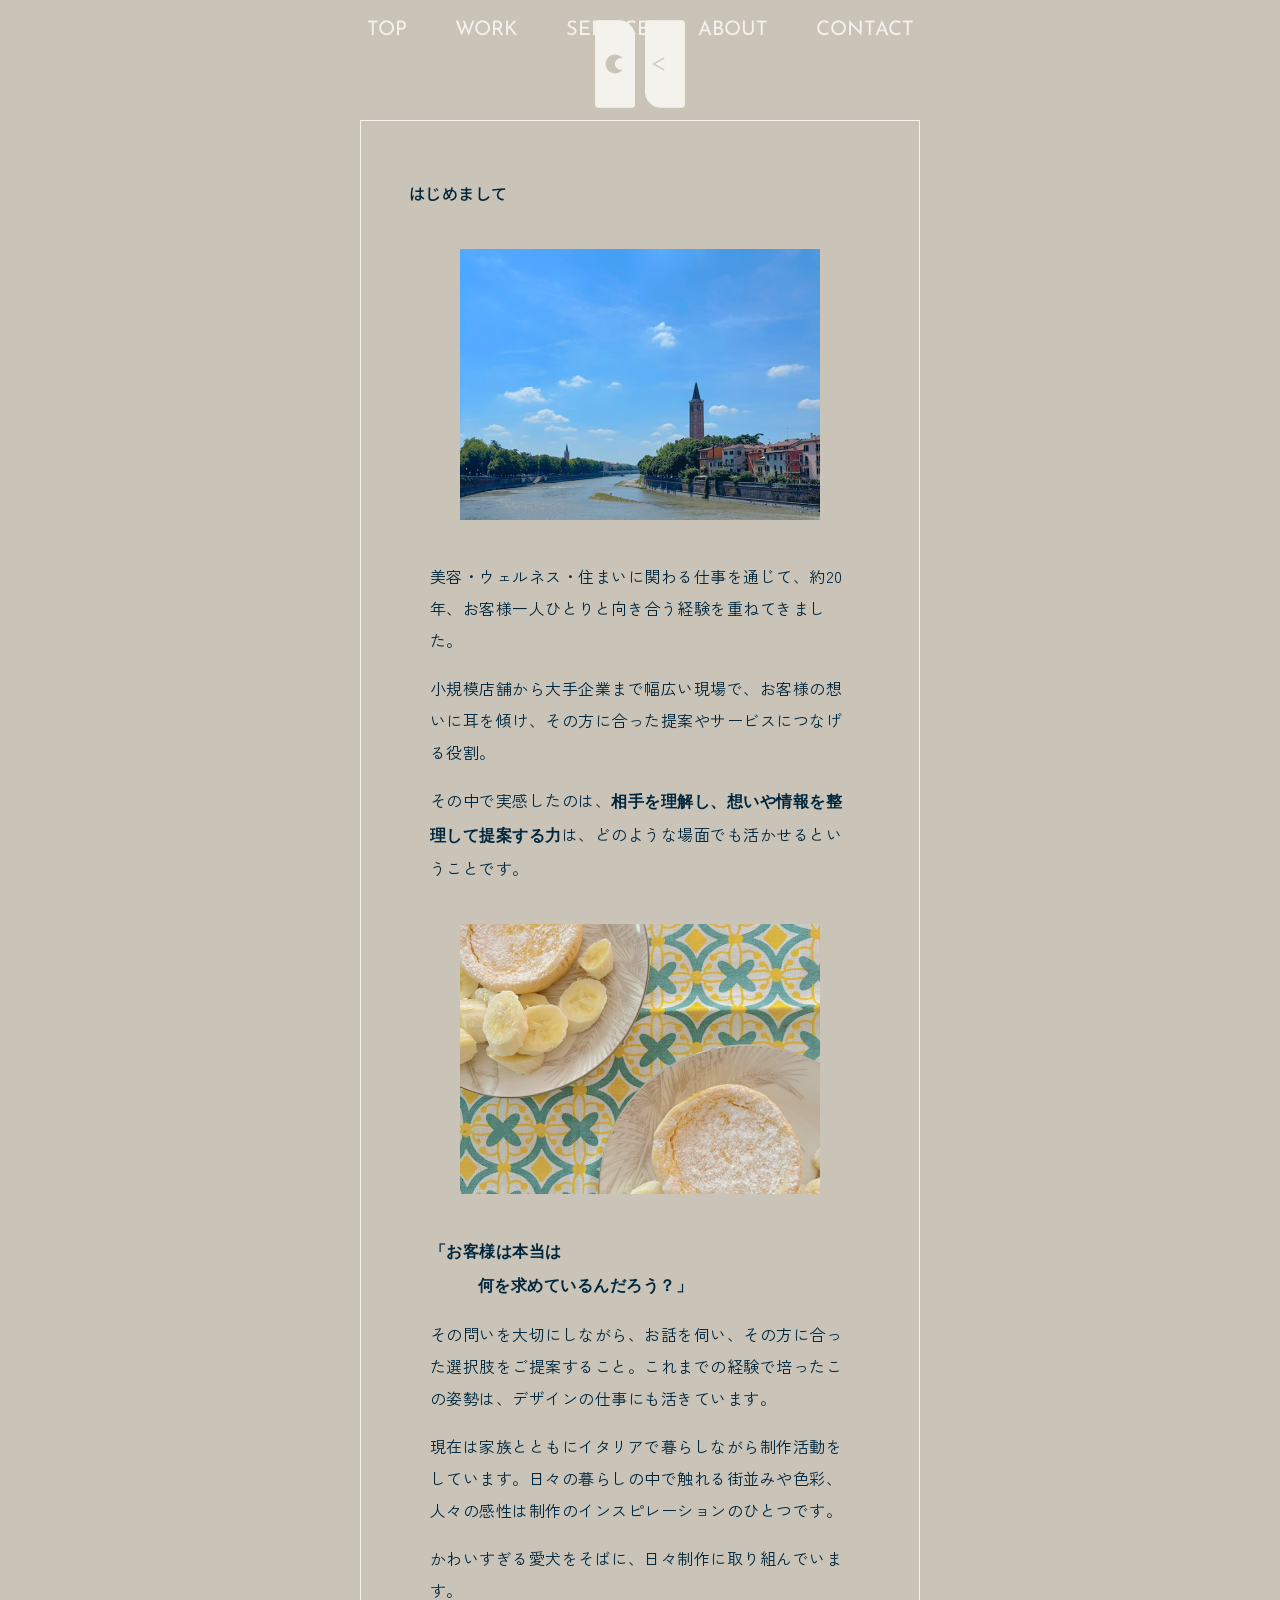
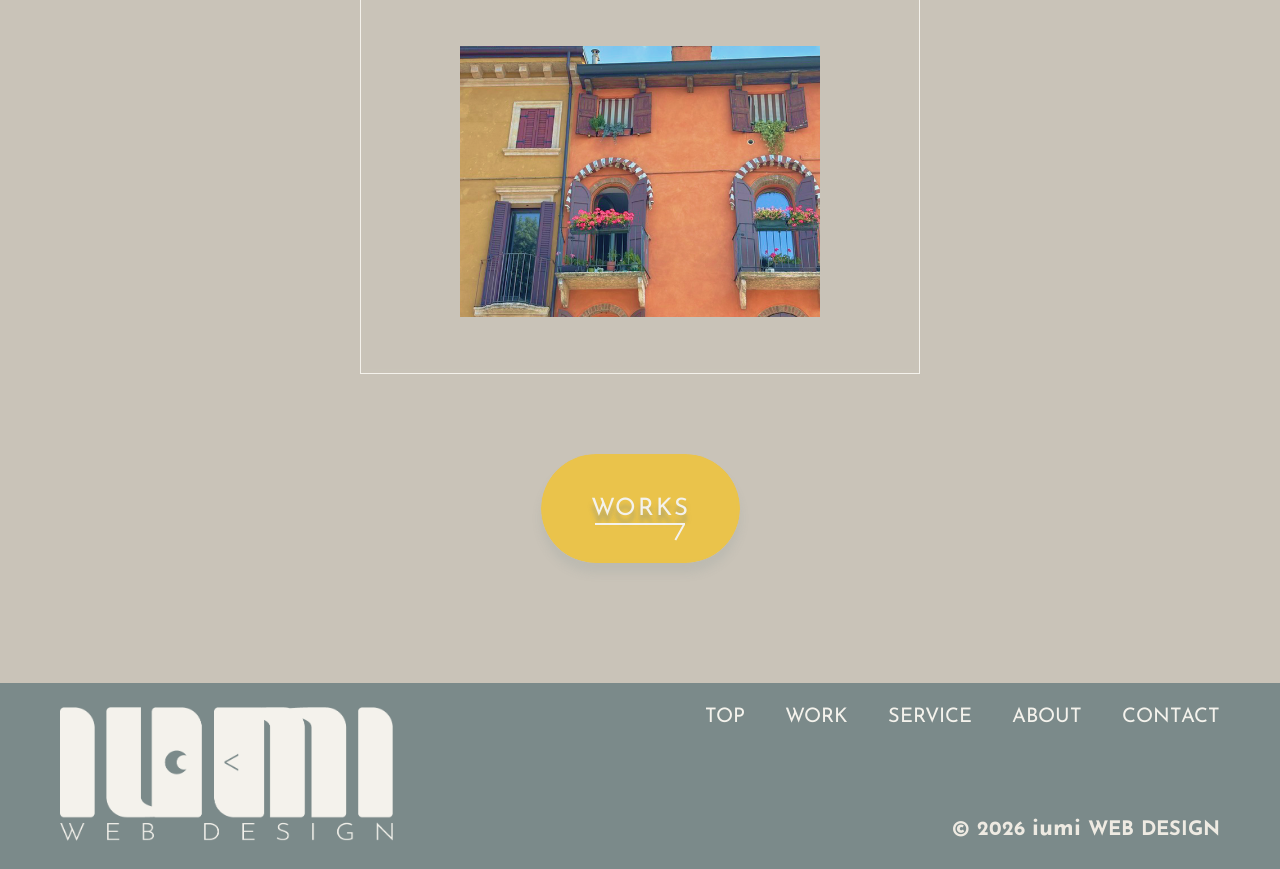
==== commit 2de1364a: "Align about and services mobile pages with updated Figma frames. Refresh process cards, about copy, " ====
--- a/about.html
+++ b/about.html
@@ -20,7 +20,7 @@
     <link rel="stylesheet" href="./about.css" />
   </head>
   <body class="page-about" style="--page-top-bg: #c9c3b8; --page-bottom-bg: #7b8a8a;">
-    <header class="detail-header">
+    <header class="detail-header detail-header--centered">
       <div class="detail-header-inner">
         <a class="detail-logo" href="./index.html" aria-label="LPトップへ戻る">
           <img src="./assets/images/logo-simple-about.png" alt="" width="90" height="88" />
@@ -45,34 +45,34 @@
         <h1 class="about-detail-greeting">はじめまして</h1>
 
         <figure class="about-detail-photo">
-          <img src="./assets/images/about-photo-fiume.jpg" alt="イタリアの街並みと川の風景" />
+          <img src="./assets/images/about-photo-fiume.png" alt="イタリアの街並みと川の風景" />
         </figure>
 
         <div class="about-detail-body">
           <p>
-            美容・ウェルネス・住まいに関わる仕事で、約20年接客やお客様対応に携わってきました。
+            美容・ウェルネス・住まいに関わる仕事を通じて、約20年、お客様一人ひとりと向き合う経験を重ねてきました。
           </p>
           <p>
-            小規模店舗から大手企業まで幅広い現場で、お客様一人ひとりと向き合い、その方に合った提案やサービスを届ける役割を担ってきました。
+            小規模店舗から大手企業まで幅広い現場で、お客様の想いに耳を傾け、その方に合った提案やサービスにつなげる役割。
           </p>
           <p>
-            さまざまな経験を重ねる中で、相手を理解し、想いや情報を整理して届ける力は、どのような場面でも活かせるものだと実感しました。
-          </p>
-          <p>
-            仕事をする中で、いつも考えていたのは「お客様は本当は何を求めているんだろう？」ということです。
-          </p>
-          <p>
-            お話を伺いながら、言葉になっていない想いや背景を整理し、ご本人の中でもまだ輪郭のはっきりしていなかった部分を一緒に見つけていく。そんな関わり方を大切にしてきました。その延長線上で出会ったのがデザインです。
+            その中で実感したのは、<strong>相手を理解し、想いや情報を整理して提案する力</strong>は、どのような場面でも活かせるということです。
           </p>
         </div>
 
         <figure class="about-detail-photo">
-          <img src="./assets/images/about-photo-lemon.jpg" alt="レモンケーキの写真" />
+          <img src="./assets/images/about-photo-lemon.png" alt="レモンケーキの写真" />
         </figure>
 
         <div class="about-detail-body">
+          <p class="about-detail-quote">
+            <strong>
+              「お客様は本当は<br />
+              <span class="about-detail-quote-indent">何を求めているんだろう？」</span>
+            </strong>
+          </p>
           <p>
-            接客からデザインへと仕事は変わりましたが、想いや情報を整理し、人とサービスをつなぐことは、今も変わらない私の軸です。
+            その問いを大切にしながら、お話を伺い、その方に合った選択肢をご提案すること。これまでの経験で培ったこの姿勢は、デザインの仕事にも活きています。
           </p>
           <p>
             現在は家族とともにイタリアで暮らしながら制作活動をしています。日々の暮らしの中で触れる街並みや色彩、人々の感性は制作のインスピレーションのひとつです。
@@ -81,7 +81,7 @@
         </div>
 
         <figure class="about-detail-photo">
-          <img src="./assets/images/about-photo-edificio.jpg" alt="イタリアのカラフルな建物" />
+          <img src="./assets/images/about-photo-edificio.png" alt="イタリアのカラフルな建物" />
         </figure>
       </article>
 
--- a/styles.css
+++ b/styles.css
@@ -197,6 +197,17 @@
   flex-shrink: 0;
 }
 
+.detail-header--centered .detail-header-inner {
+  justify-content: center;
+}
+
+.detail-header--centered .detail-logo {
+  position: absolute;
+  left: 50%;
+  top: 20px;
+  transform: translateX(-50%);
+}
+
 .nav {
   display: flex;
   gap: 48px;
@@ -2128,18 +2139,24 @@
   .services-offer-frame {
     width: 100%;
     margin-top: 45px;
-    padding: 0 0 40px;
+    padding: 0;
+    border: 0;
+    display: flex;
+    flex-direction: column;
+    gap: 10px;
+  }
+
+  .services-offer {
+    position: relative;
+    width: 100%;
+    min-height: 360px;
+    padding: 0 0 24px;
     border: 1px solid var(--color-accent);
     box-sizing: border-box;
   }
 
-  .services-offer {
-    position: relative;
-    padding-bottom: 24px;
-  }
-
   .services-offer + .services-offer {
-    margin-top: 24px;
+    margin-top: 0;
   }
 
   .services-offer-head {
@@ -2192,7 +2209,7 @@
   .services-offer-text {
     width: 288px;
     max-width: calc(100% - 40px);
-    margin: 12px auto 0;
+    margin: 18px auto 0;
     font-size: 16px;
     font-weight: 400;
     line-height: 40px;
@@ -2575,6 +2592,18 @@
     box-sizing: border-box;
   }
 
+  .detail-header--centered .detail-header-inner {
+    padding-left: 0;
+    padding-right: 0;
+  }
+
+  .detail-header--centered .detail-logo {
+    position: absolute;
+    left: 50%;
+    top: 20px;
+    transform: translateX(-50%);
+  }
+
   .detail-logo {
     width: 90px;
   }
--- a/about.css
+++ b/about.css
@@ -15,7 +15,7 @@
   width: 100%;
   max-width: 345px;
   margin: 0 auto;
-  padding: 39px 28px 48px;
+  padding: 39px 35px 48px;
   border: 1px solid var(--color-bg-soft);
   backdrop-filter: blur(2px);
   box-sizing: border-box;
@@ -51,6 +51,10 @@
 
 .about-detail-body {
   margin: 0 0 40px;
+  width: 100%;
+  max-width: 275px;
+  margin-inline: auto;
+  margin-bottom: 40px;
   font-family: var(--font-zen);
   font-size: 16px;
   font-weight: 400;
@@ -67,7 +71,19 @@
   margin-bottom: 0;
 }
 
-/* Figma: card bottom → CTA 72px, CTA centered between card and footer */
+.about-detail-body strong {
+  font-weight: 700;
+}
+
+.about-detail-quote {
+  margin-bottom: 1em;
+}
+
+.about-detail-quote-indent {
+  display: inline-block;
+  padding-left: 3em;
+}
+
 .about-detail-cta {
   position: relative;
   display: flex;
@@ -122,6 +138,10 @@
     max-width: 360px;
   }
 
+  .about-detail-body {
+    max-width: 420px;
+  }
+
   .about-detail-cta {
     margin-top: 80px;
   }
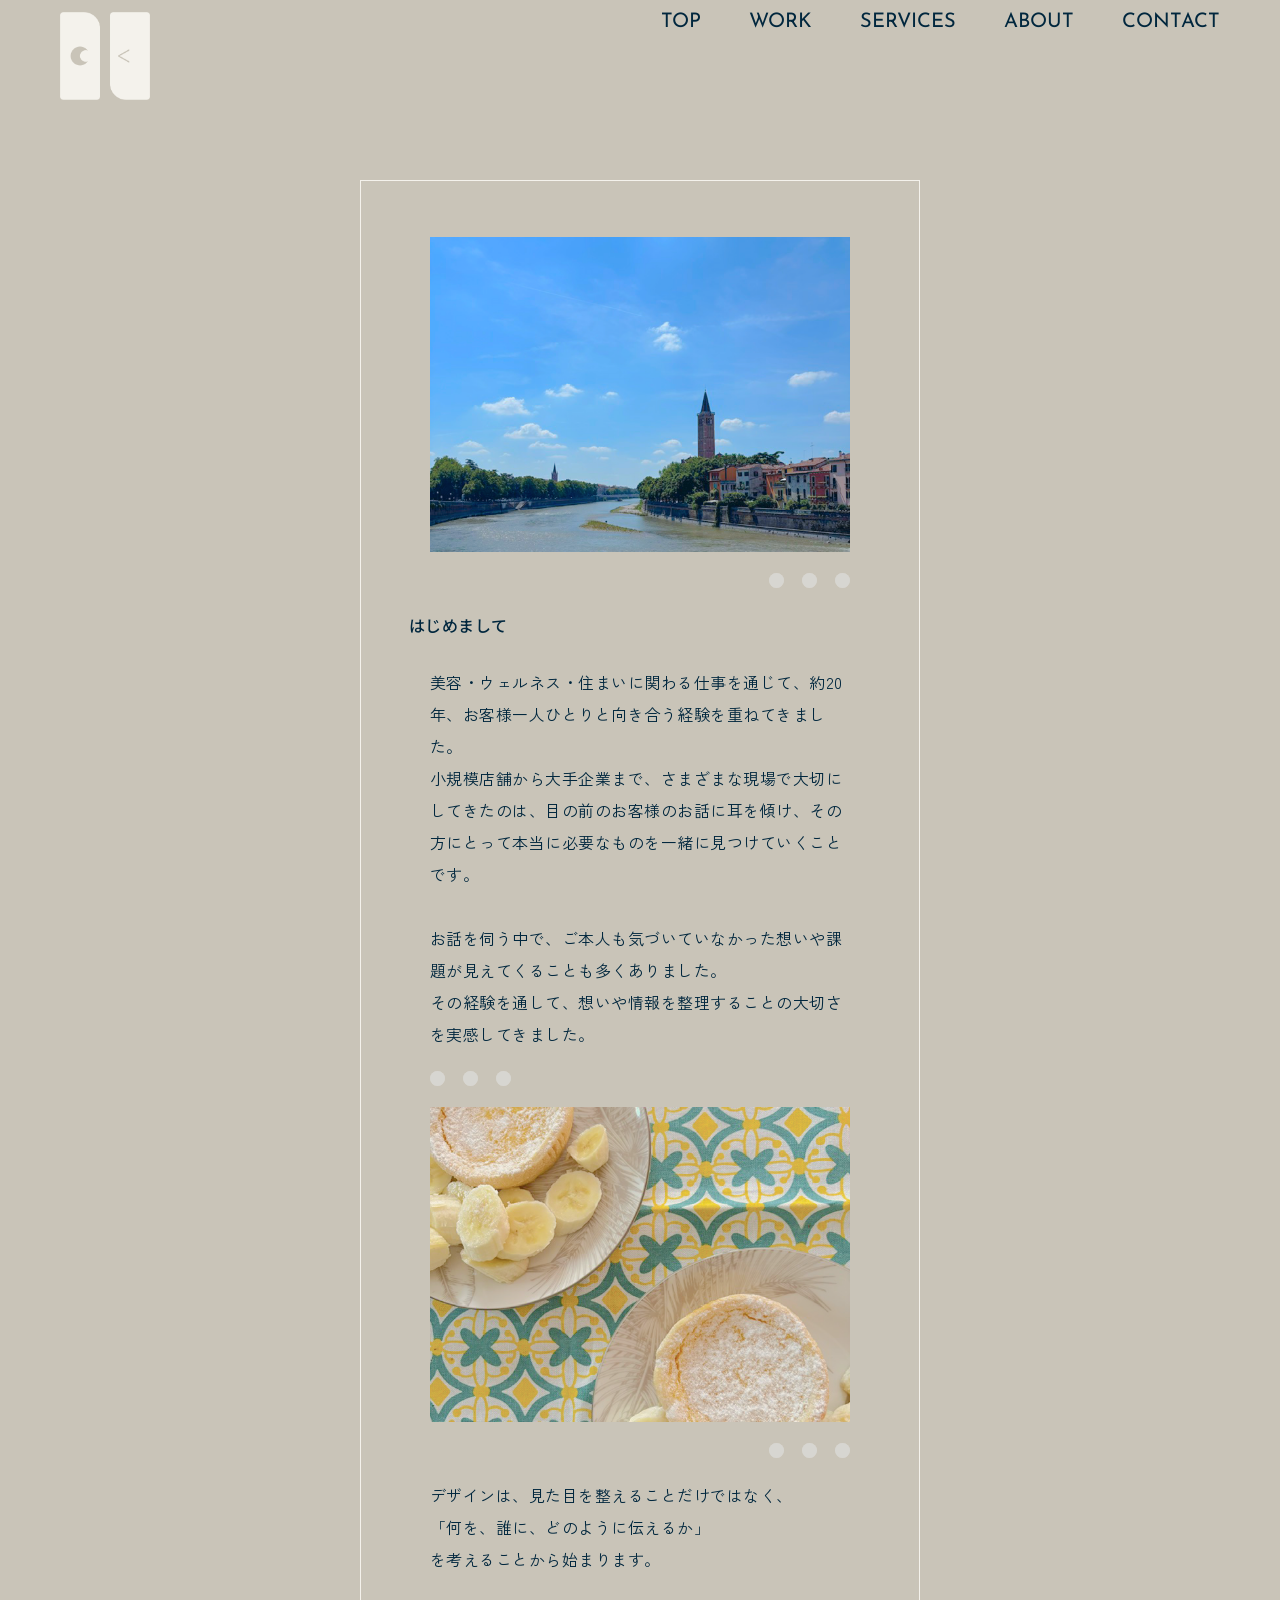
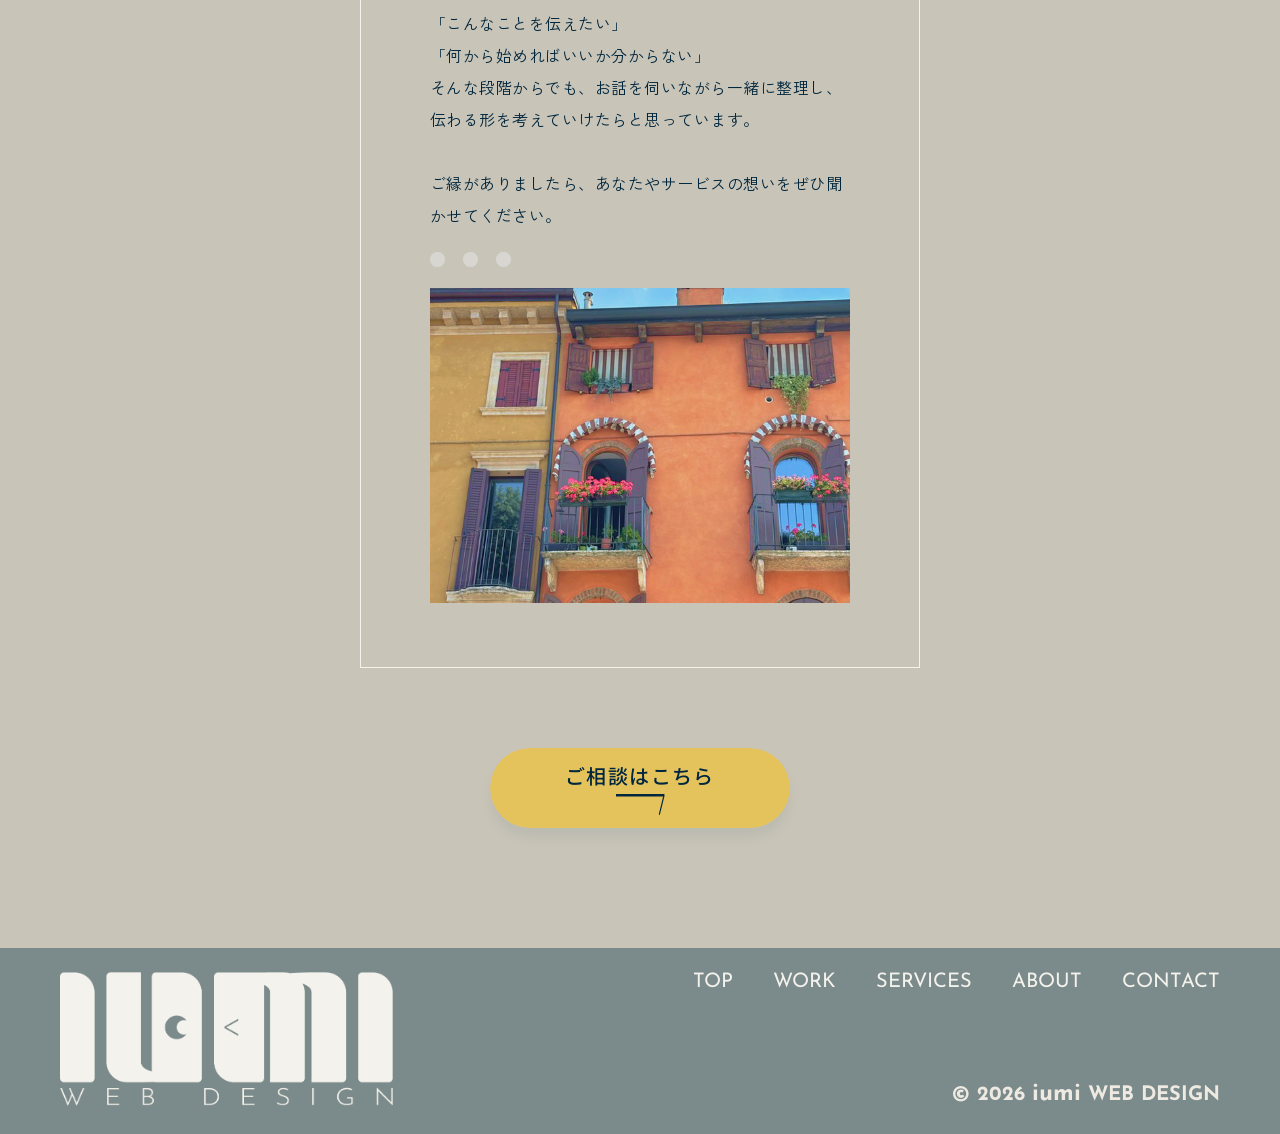
==== commit f1476483: "Polish desktop LP, about, and process pages to match Figma. Align nav/CTA colors on aboutme2, SERVIC" ====
--- a/about.html
+++ b/about.html
@@ -3,7 +3,7 @@
   <head>
     <meta charset="UTF-8" />
     <meta name="viewport" content="width=device-width, initial-scale=1.0, viewport-fit=cover" />
-    <meta name="theme-color" content="#c9c3b8" />
+    <meta name="theme-color" content="#c9c4b8" />
     <meta name="apple-mobile-web-app-status-bar-style" content="black-translucent" />
     <title>ABOUT | iumi WEB DESIGN</title>
     <meta
@@ -19,7 +19,7 @@
     <link rel="stylesheet" href="./styles.css" />
     <link rel="stylesheet" href="./about.css" />
   </head>
-  <body class="page-about" style="--page-top-bg: #c9c3b8; --page-bottom-bg: #7b8a8a;">
+  <body class="page-about" style="--page-top-bg: #c9c4b8; --page-bottom-bg: #7b8a8a;">
     <header class="detail-header detail-header--centered">
       <div class="detail-header-inner">
         <a class="detail-logo" href="./index.html" aria-label="LPトップへ戻る">
@@ -33,7 +33,7 @@
         <nav id="about-nav" class="nav" aria-label="グローバルナビゲーション">
           <a href="./index.html">TOP</a>
           <a href="./index.html#works">WORK</a>
-          <a href="./index.html#services">SERVICE</a>
+          <a href="./index.html#services">SERVICES</a>
           <a href="./index.html#about">ABOUT</a>
           <a href="./index.html#contact">CONTACT</a>
         </nav>
@@ -42,55 +42,69 @@
 
     <main class="about-detail-main">
       <article class="about-detail-card">
+        <figure class="about-detail-photo">
+          <img src="./assets/images/about-photo-fiume.png" alt="イタリアの街並みと川の風景" width="300" height="225" />
+        </figure>
+
+        <div class="about-detail-maru about-detail-maru--right" aria-hidden="true">
+          <img src="./assets/images/about-maru.svg" alt="" width="81" height="15" />
+        </div>
+
         <h1 class="about-detail-greeting">はじめまして</h1>
-
-        <figure class="about-detail-photo">
-          <img src="./assets/images/about-photo-fiume.png" alt="イタリアの街並みと川の風景" />
-        </figure>
 
         <div class="about-detail-body">
           <p>
             美容・ウェルネス・住まいに関わる仕事を通じて、約20年、お客様一人ひとりと向き合う経験を重ねてきました。
           </p>
           <p>
-            小規模店舗から大手企業まで幅広い現場で、お客様の想いに耳を傾け、その方に合った提案やサービスにつなげる役割。
+            小規模店舗から大手企業まで、さまざまな現場で大切にしてきたのは、目の前のお客様のお話に耳を傾け、その方にとって本当に必要なものを一緒に見つけていくことです。
           </p>
-          <p>
-            その中で実感したのは、<strong>相手を理解し、想いや情報を整理して提案する力</strong>は、どのような場面でも活かせるということです。
+          <p class="about-detail-gap">
+            お話を伺う中で、ご本人も気づいていなかった想いや課題が見えてくることも多くありました。<br />
+            その経験を通して、想いや情報を整理することの大切さを実感してきました。
           </p>
         </div>
 
-        <figure class="about-detail-photo">
-          <img src="./assets/images/about-photo-lemon.png" alt="レモンケーキの写真" />
-        </figure>
-
-        <div class="about-detail-body">
-          <p class="about-detail-quote">
-            <strong>
-              「お客様は本当は<br />
-              <span class="about-detail-quote-indent">何を求めているんだろう？」</span>
-            </strong>
-          </p>
-          <p>
-            その問いを大切にしながら、お話を伺い、その方に合った選択肢をご提案すること。これまでの経験で培ったこの姿勢は、デザインの仕事にも活きています。
-          </p>
-          <p>
-            現在は家族とともにイタリアで暮らしながら制作活動をしています。日々の暮らしの中で触れる街並みや色彩、人々の感性は制作のインスピレーションのひとつです。
-          </p>
-          <p>かわいすぎる愛犬をそばに、日々制作に取り組んでいます。</p>
+        <div class="about-detail-maru about-detail-maru--left" aria-hidden="true">
+          <img src="./assets/images/about-maru.svg" alt="" width="81" height="15" />
         </div>
 
         <figure class="about-detail-photo">
-          <img src="./assets/images/about-photo-edificio.png" alt="イタリアのカラフルな建物" />
+          <img src="./assets/images/about-photo-lemon.png" alt="レモンとバナナのデザート" width="300" height="225" />
+        </figure>
+
+        <div class="about-detail-maru about-detail-maru--right" aria-hidden="true">
+          <img src="./assets/images/about-maru.svg" alt="" width="81" height="15" />
+        </div>
+
+        <div class="about-detail-body">
+          <p>
+            デザインは、見た目を整えることだけではなく、<br />
+            「何を、誰に、どのように伝えるか」<br />
+            を考えることから始まります。
+          </p>
+          <p class="about-detail-gap">
+            「こんなことを伝えたい」<br />
+            「何から始めればいいか分からない」<br />
+            そんな段階からでも、お話を伺いながら一緒に整理し、伝わる形を考えていけたらと思っています。
+          </p>
+          <p class="about-detail-gap">ご縁がありましたら、あなたやサービスの想いをぜひ聞かせてください。</p>
+        </div>
+
+        <div class="about-detail-maru about-detail-maru--left" aria-hidden="true">
+          <img src="./assets/images/about-maru.svg" alt="" width="81" height="15" />
+        </div>
+
+        <figure class="about-detail-photo about-detail-photo--last">
+          <img src="./assets/images/about-photo-edificio.png" alt="イタリアのカラフルな建物" width="300" height="225" />
         </figure>
       </article>
 
       <div class="about-detail-cta">
-        <a class="cta-pill hero-works-cta" href="./index.html#works">
-          <span class="cta-pill-label cta-pill-label--default">WORKS</span>
-          <span class="cta-pill-arrow-track" aria-hidden="true">
-            <img class="cta-pill-arrow cta-pill-arrow--grow" src="./assets/images/icon-arrow-works-long.svg" alt="" />
-          </span>
+        <a class="cta-pill services-contact-cta" href="./index.html#contact">
+          <span class="cta-pill-label">ご相談はこちら</span>
+          <img class="cta-pill-arrow cta-pill-arrow--default" src="./assets/images/icon-arrow-contact.svg" alt="" />
+          <img class="cta-pill-arrow cta-pill-arrow--hover" src="./assets/images/icon-arrow-contact-hover.svg" alt="" />
         </a>
       </div>
     </main>
@@ -104,7 +118,7 @@
           <nav class="footer-nav" aria-label="フッターナビゲーション">
             <a href="./index.html">TOP</a>
             <a href="./index.html#works">WORK</a>
-            <a href="./index.html#services">SERVICE</a>
+            <a href="./index.html#services">SERVICES</a>
             <a href="./index.html#about">ABOUT</a>
             <a href="./index.html#contact">CONTACT</a>
           </nav>
--- a/styles.css
+++ b/styles.css
@@ -853,6 +853,24 @@
   margin-inline: auto;
 }
 
+.services-contact-cta::before,
+a.cta-pill.services-contact-cta::before {
+  opacity: 1 !important;
+  background: rgba(255, 193, 0, 0.5) !important;
+}
+
+.services-contact-cta:hover::before,
+.services-contact-cta:active::before,
+.services-contact-cta:focus-visible::before,
+.services-contact-cta.is-pressed::before,
+a.cta-pill.services-contact-cta:hover::before,
+a.cta-pill.services-contact-cta:active::before,
+a.cta-pill.services-contact-cta:focus-visible::before,
+a.cta-pill.services-contact-cta.is-pressed::before {
+  opacity: 1 !important;
+  background: rgba(255, 193, 0, 0.5) !important;
+}
+
 .services-contact-cta .cta-pill-label {
   font-family: var(--font-body);
   font-size: 16px;
@@ -1302,93 +1320,114 @@
 
   .hero-works-cta,
   a.cta-pill.hero-works-cta {
+    display: none !important;
+  }
+
+  .hero-scroll-cta {
+    position: absolute;
+    right: 90px;
+    bottom: 119px;
     left: auto;
-    right: 61px;
-    bottom: 112px;
+    z-index: 5;
+    display: flex;
+    flex-direction: column;
+    align-items: center;
+    width: 102px;
     transform: none;
+    text-decoration: none;
+    color: #f4f2ec;
+  }
+
+  .hero-scroll-label {
+    display: block;
+    font-family: var(--font-heading);
+    font-size: 24px;
+    font-weight: 400;
+    line-height: 23px;
+    text-align: center;
+  }
+
+  .hero-scroll-arrows {
+    position: relative;
+    display: block;
+    width: 102px;
+    height: 48px;
+    margin-top: 0;
+  }
+
+  .hero-scroll-arrow {
+    position: absolute;
+    left: 0;
+    display: block;
+    width: 102px;
+    height: 32px;
+  }
+
+  .hero-scroll-arrow--mobile {
+    display: none;
+  }
+
+  .hero-scroll-arrow--desktop:nth-of-type(3) {
+    top: 0;
+  }
+
+  .hero-scroll-arrow--desktop:nth-of-type(4) {
+    top: 16px;
   }
 
   .about-main,
-  .about-main--desktop {
-    display: block;
-  }
-
+  .about-main--desktop,
   .about-board {
-    width: 100%;
-    max-width: 1055px;
-    margin-inline: auto;
-    min-height: 537px;
-    padding-bottom: 100px;
+    display: none !important;
+  }
+
+  .works-grid {
+    display: grid;
+    grid-template-columns: repeat(3, 345px);
+    justify-content: space-between;
+    gap: 0;
+    max-width: 1160px;
+    margin: 0 auto;
+  }
+
+  .work-item--desktop {
+    display: flex;
+    flex-direction: column;
+    width: 345px;
+    text-decoration: none;
+    color: inherit;
+  }
+
+  .work-item--desktop .work-item-thumb {
+    width: 345px;
+    height: 201px;
+    border: 1px solid var(--color-bg-footer);
+    overflow: hidden;
     box-sizing: border-box;
-    overflow: visible;
-  }
-
-  .about-photo {
-    left: 0;
-    right: auto;
-    top: auto;
-    bottom: 0;
-    width: auto;
-    max-width: none;
-    height: auto;
-    z-index: 3;
-    overflow: visible;
-    transform: none;
-  }
-
-  .about-photo img {
-    width: 253px;
-    height: auto;
-    max-width: none;
-    object-fit: contain;
-    object-position: left bottom;
-  }
-
-  .about-intro {
-    position: absolute;
-    left: 190px;
-    top: 0;
-    width: 336px;
-    height: 437px;
-    max-width: none;
-    margin-inline: 0;
-  }
-
-  .about-intro-box {
-    position: absolute;
-    left: 21px;
-    top: 17px;
-    width: 315px;
-    height: 420px;
-    min-height: 420px;
-    padding: 60px 24px 28px 21px;
-  }
-
-  .about-intro-box h3 {
-    padding-left: 0;
-  }
-
-  .about-corner--intro {
-    top: 0;
-    left: 0;
-  }
-
-  .about-corner--about {
-    right: -12px;
-    top: 353px;
-    bottom: auto;
-    transform: rotate(180deg);
-  }
-
-  .works-grid {
-    grid-template-columns: repeat(3, minmax(0, 393px));
-    gap: 32px clamp(32px, 4.6vw, 61px);
-    max-width: 1301px;
-  }
-
-  .work-card:hover .work-corner,
-  .work-card:focus-within .work-corner {
-    opacity: 0;
+  }
+
+  .work-item--desktop .work-item-thumb img {
+    width: 100%;
+    height: 100%;
+    object-fit: cover;
+  }
+
+  .work-item--desktop .work-item-caption {
+    width: 345px;
+    min-height: 70px;
+    margin-top: -3px;
+    padding: 12px 16px;
+    border: 1px solid var(--color-bg-footer);
+    box-sizing: border-box;
+  }
+
+  .work-item--desktop .work-item-caption p {
+    margin: 0;
+    font-family: var(--font-body);
+    font-size: 16px;
+    font-weight: 350;
+    line-height: 25px;
+    color: var(--color-text-main);
   }
 
   .section-works .section-heading {
@@ -1400,100 +1439,460 @@
   }
 
   .section-services {
-    padding-top: 144px;
-  }
-
-  .services-intro {
-    margin-bottom: 54px;
-  }
-
-  .services-menu {
-    width: min(100%, 1030px);
-  }
-
-  .service-step-body {
-    margin-top: 86px;
-  }
-
-  .service-step-icon,
-  .service-step-icons {
-    position: absolute;
-    top: 16px;
-    margin-top: 0;
-  }
-
-  .service-step--1 .service-step-icons {
-    left: 21px;
-    margin-left: 0;
-    width: 140px;
-  }
-
-  .service-step--2 .service-step-icon {
-    left: 72px;
-    margin-left: 0;
-    width: 70px;
-    height: 70px;
-  }
-
-  .service-step--3 .service-step-icon {
-    left: 61px;
-    margin-left: 0;
-    width: 70px;
-    height: 70px;
-  }
-
-  .service-step--4 .service-step-icons {
-    left: 14px;
-    margin-left: 0;
-    margin-top: 6px;
-    width: 134px;
-  }
-
-  .service-step-body h3 {
-    min-height: 50px;
+    padding-top: 100px;
+    padding-bottom: 168px;
+  }
+
+  .services-offers {
+    display: grid;
+    grid-template-columns: repeat(3, 345px);
+    justify-content: space-between;
+    align-items: start;
+    width: 100%;
+    max-width: 1101px;
+    margin: 0 auto;
+    column-gap: 0;
+    row-gap: 68px;
+  }
+
+  .services-offers .services-offer-frame {
+    display: contents;
+  }
+
+  .services-offers .services-lead-box {
+    display: block;
+    width: 345px;
+    min-height: 360px;
+    margin: 0;
+    padding: 59px 24px 40px;
+    border: 3px solid var(--color-accent);
+    box-sizing: border-box;
+  }
+
+  .services-offers .services-lead-box p {
+    position: relative;
+    z-index: 1;
+    margin: 0;
+    font-size: 32px;
+    font-weight: 500;
+    line-height: 48px;
+    letter-spacing: 0.64px;
+    color: var(--color-text-main);
+  }
+
+  .services-offers .services-lead-mark {
+    position: relative;
+    display: inline;
+    padding: 2px 4px;
+    background: rgba(255, 193, 0, 0.6);
+    box-decoration-break: clone;
+    -webkit-box-decoration-break: clone;
+  }
+
+  .services-offers .services-lead-mark::before {
+    content: none;
+  }
+
+  .services-offers .services-offer {
+    width: 345px;
+    min-height: 360px;
+    padding: 0 0 24px;
+    border: 1px solid var(--color-accent);
+    box-sizing: border-box;
+  }
+
+  .services-offers .services-offer-head {
+    display: grid;
+    place-items: center;
+    width: 100%;
+    height: 109px;
+    background: rgba(169, 202, 248, 0.4);
+  }
+
+  .services-offers .services-offer-title {
     margin: 0;
     font-size: 24px;
     font-weight: 400;
-    line-height: 50px;
+    line-height: 30px;
+    color: var(--color-text-main);
+    text-shadow: 0 2px 4px rgba(123, 138, 138, 0.6);
+  }
+
+  .services-offers .services-offer-title span {
+    font-family: var(--font-heading);
+    font-weight: 500;
+  }
+
+  .services-offers .services-offer-icons {
+    position: relative;
+    width: 197px;
+    height: 128px;
+    margin: 16px auto 0;
+  }
+
+  .services-offers .services-offer-icon {
+    position: absolute;
+    object-fit: contain;
+  }
+
+  .services-offers .services-offer-icon--laptop {
+    left: 0;
+    top: 0;
+    width: 100px;
+    height: 100px;
+  }
+
+  .services-offers .services-offer-icon--web {
+    left: 107px;
+    top: 28px;
+    width: 90px;
+    height: 90px;
+  }
+
+  .services-offers .services-offer-text {
+    width: 288px;
+    margin: 18px auto 0;
+    font-size: 16px;
+    font-weight: 400;
+    line-height: 40px;
+    letter-spacing: 0.48px;
+    color: var(--color-text-main);
+  }
+
+  .services-offers .services-process-link {
+    grid-column: 1 / -1;
+    justify-self: center;
     display: flex;
-    align-items: flex-end;
-  }
-
-  .service-step-body p {
+    flex-direction: column;
+    align-items: center;
+    gap: 5px;
+    width: fit-content;
+    margin: 0;
+    color: var(--color-text-main);
+    text-decoration: none;
+  }
+
+  .services-offers .services-process-link span {
     font-size: 20px;
-    line-height: 1.45;
-  }
-
-  .services-steps {
+    font-weight: 500;
+    line-height: 30px;
+    letter-spacing: 2px;
+  }
+
+  .services-offers .services-process-link img {
+    display: block;
+    width: 284px;
+    height: auto;
+  }
+
+  .section-about {
+    background: var(--color-bg-about);
+  }
+
+  .about-desktop {
+    position: relative;
+    width: 100%;
+    max-width: 1100px;
+    min-height: 520px;
+    margin: 0 auto;
+    padding-bottom: 40px;
+  }
+
+  .about-desktop-profile {
+    position: absolute;
+    left: 78px;
+    top: 67px;
+    width: 438px;
+    height: 284px;
+  }
+
+  .about-desktop-portrait {
+    position: absolute;
+    left: 0;
+    top: 0;
+    width: 203px;
+    height: 284px;
+    object-fit: cover;
+  }
+
+  .about-desktop-blob {
+    position: absolute;
+    left: 155px;
+    top: 32px;
+    width: 283px;
+    height: 200px;
+    transform: rotate(-3.55deg);
+    pointer-events: none;
+  }
+
+  .about-desktop-identity {
+    position: absolute;
+    left: 203px;
+    top: 54px;
+    width: 211px;
+    z-index: 1;
+  }
+
+  .about-desktop-name {
+    margin: 0;
+    font-family: var(--font-heading);
+    font-size: 36px;
+    font-weight: 400;
+    line-height: 36px;
+    color: var(--color-text-main);
+  }
+
+  .about-desktop-meta {
+    margin: 22px 0 0;
+    font-family: var(--font-body);
+    font-size: 16px;
+    font-weight: 500;
+    line-height: 30px;
+    letter-spacing: 0.48px;
+    color: var(--color-text-main);
+  }
+
+  /* ~20px visual gap between light-blue blob and cream frame */
+  .about-desktop-intro {
+    position: absolute;
+    left: 580px;
+    top: 30px;
+    width: 509px;
+    min-height: 445px;
+  }
+
+  .about-desktop-frame {
+    position: absolute;
+    inset: 0;
+    width: 100%;
+    height: 100%;
+    object-fit: fill;
+    pointer-events: none;
+  }
+
+  .about-desktop-body {
+    position: relative;
+    z-index: 1;
+    width: 365px;
+    margin: 72px auto 0;
+    font-family: var(--font-zen);
+    font-size: 16px;
+    font-weight: 400;
+    line-height: 32px;
+    letter-spacing: 0.48px;
+    color: var(--color-text-main);
+  }
+
+  .about-desktop-body p {
+    margin: 0;
+  }
+
+  .about-desktop-intro .about-more-link {
+    position: relative;
+    z-index: 1;
+    display: flex;
+    flex-direction: column;
+    align-items: center;
+    gap: 5px;
+    width: fit-content;
+    margin: 24px auto 0;
+    color: var(--color-text-main);
+    text-decoration: none;
+  }
+
+  .about-desktop-intro .about-more-link span {
+    font-size: 16px;
+    font-weight: 500;
+    line-height: 30px;
+    letter-spacing: 1.6px;
+  }
+
+  .about-desktop-intro .about-more-link img {
+    display: block;
+    width: 163px;
+    height: auto;
+  }
+
+  .about-insta--desktop {
+    position: absolute;
+    left: 168px;
+    top: 368px;
+    display: flex;
+    flex-direction: column;
+    align-items: center;
+    width: 184px;
+    gap: 8px;
+  }
+
+  .about-insta--desktop p {
+    margin: 0;
+    font-family: var(--font-zen);
+    font-size: 12px;
+    font-weight: 400;
+    line-height: 30px;
+    letter-spacing: 1.2px;
+    color: var(--color-text-main);
+    white-space: nowrap;
+  }
+
+  .contact-flow {
+    width: 256px;
+    margin: 80px 0 0;
+  }
+
+  .contact-flow-title {
+    display: flex;
+    align-items: center;
+    width: 179px;
+    height: 28px;
+    margin: 0;
+    padding-left: 10px;
+    background: var(--color-bg-footer);
+    color: var(--color-text-light);
+    font-family: var(--font-body);
+    font-size: 16px;
+    font-weight: 400;
+    line-height: 28px;
+    box-sizing: border-box;
+  }
+
+  .contact-flow-list {
+    list-style: none;
+    margin: 30px 0 0;
+    padding: 0;
+    display: flex;
+    flex-direction: column;
+    align-items: flex-start;
+    gap: 26px;
+  }
+
+  .contact-flow-list li {
+    position: relative;
+    margin: 0;
+    font-family: var(--font-body);
+    font-size: 16px;
+    font-weight: 400;
+    line-height: 28px;
+    color: #000;
+    white-space: nowrap;
+  }
+
+  .contact-flow-list li:not(:last-child)::after {
+    content: "";
+    position: absolute;
+    left: 24px;
+    top: calc(100% + 5px);
+    width: 30px;
+    height: 15px;
+    background: url("./assets/images/icon-contact-flow-arrow.svg") center / contain no-repeat;
+  }
+
+  .section-contact {
+    min-height: 832px;
+    padding: 100px 0 60px;
+  }
+
+  .contact-layout {
+    display: flex;
+    flex-direction: column;
+    align-items: center;
+    width: 100%;
+    max-width: 1160px;
+    margin: 0 auto;
+  }
+
+  .section-contact .section-heading--contact {
+    display: flex;
+    flex-direction: column;
+    align-items: center;
+    width: 100%;
+    margin: 0 0 80px;
+    text-align: center !important;
+  }
+
+  .section-contact .section-heading-line--contact {
+    margin-left: auto;
+    margin-right: auto;
+    max-width: 400px;
+  }
+
+  .contact-grid {
     display: grid;
-    grid-template-columns: repeat(4, minmax(0, 221px));
+    grid-template-columns: minmax(0, 1fr) 564px;
+    column-gap: 60px;
+    align-items: start;
+    width: 100%;
+    padding: 0;
+    min-height: 0;
+  }
+
+  .contact-copy {
+    max-width: 446px;
+    text-align: left;
+  }
+
+  .contact-form-col {
+    display: flex;
+    flex-direction: column;
+    gap: 20px;
+    width: 564px;
+    max-width: 100%;
+  }
+
+  .contact-form {
+    width: 100%;
+  }
+
+  .contact-note {
+    width: 100%;
+    max-width: 563px;
+    margin: 0;
+    padding: 0;
+    font-size: 12px;
+    font-weight: 400;
+    line-height: 18px;
+    color: var(--color-text-main);
+  }
+
+  .contact-lead {
+    max-width: 415px;
+    margin: 0;
+    font-size: 16px;
+    line-height: 32px;
+    text-align: left;
+  }
+
+  .contact-submit-desktop {
+    display: inline;
+  }
+
+  .detail-header-inner {
+    width: min(100% - 120px, 1160px);
+    max-width: 1160px;
+    margin: 0 auto;
+    padding: 12px 0 0;
     justify-content: space-between;
-    gap: 24px;
-    max-width: 995px;
-    margin: 0 auto 28px;
-  }
-
-  .services-cta-ellipse {
-    display: block;
-  }
-
-  .services-contact-cta::before {
-    opacity: 0;
-  }
-
-  .services-contact-cta .cta-pill-arrow--default {
-    opacity: 1;
-    position: relative;
-  }
-
-  .services-contact-cta .cta-pill-arrow--hover {
-    opacity: 0;
-  }
-
-  .services-contact-cta:hover::before,
-  .services-contact-cta:active::before,
-  .services-contact-cta:focus-visible::before {
-    opacity: 1;
+    align-items: flex-start;
+  }
+
+  .detail-header--centered .detail-header-inner {
+    justify-content: space-between;
+  }
+
+  .detail-header--centered .detail-logo {
+    position: static;
+    left: auto;
+    top: auto;
+    transform: none;
+  }
+
+  .detail-header .nav {
+    display: flex;
+    color: #a9caf8;
+  }
+
+  .detail-header .menu-toggle {
+    display: none;
   }
 }
 
@@ -1911,79 +2310,60 @@
 
   .hero-works-cta,
   a.cta-pill.hero-works-cta {
+    display: none;
+  }
+
+  .hero-scroll-cta {
     position: absolute;
     left: 50%;
-    right: auto;
-    bottom: 50px;
+    bottom: 74px;
+    z-index: 5;
+    display: flex !important;
+    flex-direction: column;
+    align-items: center;
+    width: 102px;
     transform: translateX(-50%);
-    margin: 0;
-    width: 199px;
-    height: 109px;
-    z-index: 5;
-    background: rgba(206, 200, 194, 0.2);
-    box-shadow: 0 10px 10px rgba(123, 138, 138, 0.15);
-    backdrop-filter: blur(6px);
-    -webkit-backdrop-filter: blur(6px);
-    overflow: hidden;
-  }
-
-  .hero-works-cta::before {
-    opacity: 1;
-    background: rgba(255, 193, 0, 0.6);
-  }
-
-  .hero-works-cta.is-pressed::before {
-    background: rgba(255, 193, 0, 1);
-  }
-
-  .hero-works-cta .cta-pill-label--hover {
-    display: none !important;
-    opacity: 0 !important;
-  }
-
-  .hero-works-cta .cta-pill-label--default {
-    opacity: 1;
-  }
-
-  .hero-works-cta .cta-pill-arrow-track {
-    width: 90px;
-    height: 16px;
-    bottom: 22px;
-  }
-
-  .hero-works-cta .cta-pill-arrow--grow {
-    width: 150px;
-    height: 16px;
-  }
-
-  .hero-works-cta.is-pressed .cta-pill-label--default {
+    text-decoration: none;
+    color: #f4f2ec;
+  }
+
+  .hero-scroll-label {
     display: block;
-    opacity: 1;
-  }
-
-  .hero-works-cta.is-pressed .cta-pill-arrow-track {
-    width: 150px;
-  }
-
-  .hero-works-cta:not(.is-pressed):hover .cta-pill-label--default,
-  .hero-works-cta:not(.is-pressed):focus-visible .cta-pill-label--default {
+    margin-bottom: 0;
+    font-family: var(--font-heading);
+    font-size: 24px;
+    font-weight: 400;
+    line-height: 23px;
+    letter-spacing: 0;
+    text-align: center;
+  }
+
+  .hero-scroll-arrows {
     display: block;
-    opacity: 1;
-  }
-
-  .hero-works-cta:not(.is-pressed):hover .cta-pill-label--hover,
-  .hero-works-cta:not(.is-pressed):focus-visible .cta-pill-label--hover {
-    opacity: 0;
-  }
-
-  .hero-works-cta:not(.is-pressed):hover .cta-pill-arrow-track,
-  .hero-works-cta:not(.is-pressed):focus-visible .cta-pill-arrow-track {
-    width: 90px;
-  }
-
-  .hero-works-cta:not(.is-pressed):hover::before,
-  .hero-works-cta:not(.is-pressed):focus-visible::before {
-    background: rgba(255, 193, 0, 0.6);
+    position: relative;
+    width: 102px;
+    height: 48px;
+    margin-top: 0;
+  }
+
+  .hero-scroll-arrow {
+    position: absolute;
+    left: 0;
+    display: block;
+    width: 102px;
+    height: 32px;
+  }
+
+  .hero-scroll-arrow--desktop {
+    display: none;
+  }
+
+  .hero-scroll-arrow--mobile:nth-of-type(1) {
+    top: 0;
+  }
+
+  .hero-scroll-arrow--mobile:nth-of-type(2) {
+    top: 16px;
   }
 
   .section-works {
@@ -2064,12 +2444,6 @@
     color: var(--color-text-main);
   }
 
-  .works-cta-wrap {
-    display: flex !important;
-    justify-content: center;
-    margin-top: 74px;
-  }
-
   .section-services {
     padding: 100px 0 100px;
     background: var(--color-bg-soft);
@@ -2087,7 +2461,7 @@
     font-size: 44px;
   }
 
-  .services-mobile {
+  .services-offers {
     width: 100%;
     max-width: 345px;
     margin: 0 auto;
@@ -2116,20 +2490,14 @@
   .services-lead-mark {
     position: relative;
     display: inline;
+    padding: 2px 4px;
+    background: rgba(255, 193, 0, 0.6);
     box-decoration-break: clone;
     -webkit-box-decoration-break: clone;
   }
 
   .services-lead-mark::before {
-    content: "";
-    position: absolute;
-    left: -4px;
-    right: -4px;
-    top: 50%;
-    height: 25px;
-    transform: translateY(-35%);
-    background: rgba(255, 193, 0, 0.6);
-    z-index: -1;
+    content: none;
   }
 
   .services-lead-box::after {
@@ -2253,26 +2621,33 @@
   }
 
   .section-about {
-    padding: 100px 0 80px;
+    padding: 100px 0 35px;
     min-height: auto;
     overflow-x: clip;
     background: var(--color-bg-about);
   }
 
   .section-about .section-heading {
-    margin-bottom: 50px;
+    height: 59px;
+    margin-bottom: 78px;
   }
 
   .section-about .section-title {
     font-size: 36px;
+    line-height: 36px;
+    height: 36px;
     color: var(--color-text-main);
   }
 
+  .section-about .section-heading-line {
+    margin-top: 0;
+  }
+
   .section-about .section-subtitle {
-    margin-top: 8px;
+    margin-top: 0;
     font-size: 16px;
     font-weight: 500;
-    line-height: 1.3;
+    line-height: 19px;
     letter-spacing: 0.48px;
   }
 
@@ -2281,23 +2656,29 @@
     overflow: visible;
   }
 
+  /* Figma about (1698:253): content origin x=10 within 393 */
   .about-mobile {
-    width: 100%;
-    max-width: 345px;
-    margin: 0 auto;
-  }
-
-  .about-mobile-card {
     position: relative;
-    width: 100%;
-    padding: 47px 28px 40px;
-    border: 1px solid var(--color-bg-soft);
-    backdrop-filter: blur(2px);
-    box-sizing: border-box;
+    width: 374px;
+    max-width: calc(100% + 29px);
+    margin: 0 0 0 -14px;
+  }
+
+  /* io frame: 374x300 */
+  .about-mobile-profile {
+    position: relative;
+    width: 374px;
+    height: 300px;
+    margin: 0;
   }
 
   .about-mobile-name {
-    margin: 0 auto 20px;
+    position: absolute;
+    left: 79px;
+    top: 0;
+    z-index: 3;
+    width: 211px;
+    margin: 0;
     font-family: var(--font-heading);
     font-size: 36px;
     font-weight: 400;
@@ -2306,42 +2687,44 @@
     color: var(--color-text-main);
   }
 
-  .about-mobile-photo {
-    position: relative;
-    width: 100%;
-    max-width: 357px;
-    height: 300px;
-    margin: 0 auto 24px;
-  }
-
   .section-heading-line--about {
     max-width: 160px;
     background: #f4f2ec;
   }
 
+  /*
+    Ellipse 5 wrapper in Figma: 283x200 at (0,46),
+    inner SVG 272.287x183.013 centered, then rotate -3.55deg
+  */
   .about-mobile-blob {
     position: absolute;
-    left: -27px;
-    top: 0;
-    width: 283px;
-    height: 200px;
-    object-fit: contain;
-  }
-
+    left: 5.4px;
+    top: 54.5px;
+    width: 272.287px;
+    height: 183.013px;
+    object-fit: fill;
+    transform: rotate(-3.55deg);
+    transform-origin: center center;
+    z-index: 0;
+  }
+
+  /* image2-2: left 206, top 66, 168x234 */
   .about-mobile-portrait {
     position: absolute;
-    right: -27px;
-    top: 20px;
+    left: 206px;
+    top: 66px;
     width: 168px;
     height: 234px;
     object-fit: cover;
+    object-position: center top;
     z-index: 1;
   }
 
+  /* meta: left 61, top 103 */
   .about-mobile-meta {
     position: absolute;
-    left: 28px;
-    top: 57px;
+    left: 61px;
+    top: 103px;
     z-index: 2;
     margin: 0;
     width: 158px;
@@ -2352,10 +2735,34 @@
     color: var(--color-text-main);
   }
 
+  /* intro frame: 370x521, top 495 vs io end 537 → overlap 42px */
+  .about-mobile-frame {
+    position: relative;
+    width: 370px;
+    height: 521px;
+    margin: -42px 0 0 2px;
+    padding: 0;
+    box-sizing: border-box;
+  }
+
+  .about-mobile-frame-ellipse {
+    position: absolute;
+    left: 0;
+    top: 0;
+    width: 370px;
+    height: 521px;
+    pointer-events: none;
+    z-index: 0;
+  }
+
+  /* body text: left 40 within intro, top 67, 267 wide */
   .about-mobile-body {
-    width: 100%;
-    max-width: 288px;
-    margin: 0 auto;
+    position: absolute;
+    left: 40px;
+    top: 67px;
+    z-index: 1;
+    width: 267px;
+    margin: 0;
     font-family: var(--font-zen);
     font-size: 16px;
     font-weight: 400;
@@ -2365,32 +2772,45 @@
   }
 
   .about-mobile-body p {
-    margin: 0 0 1em;
-  }
-
-  .about-mobile-body p:last-child {
-    margin-bottom: 0;
-  }
-
-  .about-mobile-card .text-link {
-    margin-top: 36px;
-  }
-
+    margin: 0;
+  }
+
+  /* next: left 103, top 427 within intro */
+  .about-mobile-frame .about-more-link {
+    position: absolute;
+    left: 103px;
+    top: 427px;
+    bottom: auto;
+    z-index: 2;
+    width: 163px;
+    margin: 0;
+    transform: none;
+    gap: 4px;
+  }
+
+  .about-mobile-frame .about-more-link span {
+    line-height: 30px;
+  }
+
+  /* insta: gap after intro ~28px */
   .about-insta {
     display: flex;
     flex-direction: column;
     align-items: center;
+    width: 184px;
+    margin: 28px 0 0 95px;
     gap: 8px;
-    margin-top: 36px;
   }
 
   .about-insta p {
     margin: 0;
+    width: 184px;
     font-family: var(--font-zen);
     font-size: 12px;
     font-weight: 400;
     line-height: 30px;
     letter-spacing: 1.2px;
+    text-align: center;
     color: var(--color-text-main);
   }
 
@@ -2412,17 +2832,37 @@
     background: rgba(169, 202, 248, 0.6);
   }
 
+  .contact-layout {
+    display: flex;
+    flex-direction: column;
+    align-items: center;
+    width: 100%;
+  }
+
   .section-contact .section-title {
     font-size: 36px;
+  }
+
+  .section-contact .section-heading--contact {
+    text-align: center;
+    margin-bottom: 0;
+  }
+
+  .section-contact .section-heading-line--contact {
+    width: 198px;
+    max-width: 100%;
+    margin-left: auto;
+    margin-right: auto;
   }
 
   .contact-grid {
     display: flex;
     flex-direction: column;
     align-items: center;
-    gap: 48px;
+    gap: 0;
     padding: 0;
     min-height: 0;
+    width: 100%;
   }
 
   .contact-copy {
@@ -2431,28 +2871,97 @@
     text-align: center;
   }
 
+  .contact-form-col {
+    width: 100%;
+    max-width: 345px;
+    display: flex;
+    flex-direction: column;
+    align-items: center;
+    gap: 0;
+  }
+
   .contact-lead {
-    margin: 28px auto 0;
-    max-width: 323px;
+    margin: 50px auto 0;
+    max-width: 345px;
+    font-size: 16px;
+    font-weight: 400;
+    line-height: 32px;
+    letter-spacing: 0.48px;
+    text-align: left;
+  }
+
+  .contact-flow {
+    width: 256px;
+    max-width: 100%;
+    margin: 45px auto 0;
+  }
+
+  .contact-flow-title {
+    display: flex;
+    align-items: center;
+    justify-content: center;
+    width: 179px;
+    height: 28px;
+    margin: 0 auto;
+    background: var(--color-bg-footer);
+    color: var(--color-text-light);
+    font-family: var(--font-body);
     font-size: 16px;
     font-weight: 400;
     line-height: 28px;
+    letter-spacing: 0;
+  }
+
+  .contact-flow-list {
+    list-style: none;
+    margin: 30px 0 0;
+    padding: 0;
+    display: flex;
+    flex-direction: column;
+    align-items: center;
+    gap: 26px;
+  }
+
+  .contact-flow-list li {
+    position: relative;
+    margin: 0;
+    padding: 0;
+    font-family: var(--font-body);
+    font-size: 16px;
+    font-weight: 400;
+    line-height: 28px;
+    color: var(--color-text-main);
+    text-align: center;
+    white-space: nowrap;
+  }
+
+  .contact-flow-list li:not(:last-child)::after {
+    content: "";
+    position: absolute;
+    left: 50%;
+    top: calc(100% + 5px);
+    width: 30px;
+    height: 15px;
+    transform: translateX(-50%);
+    background: url("./assets/images/icon-contact-flow-arrow.svg") center / contain no-repeat;
+  }
+
+  .contact-note {
+    width: 100%;
+    max-width: 281px;
+    margin: 95px auto 0;
+    font-size: 16px;
+    font-weight: 400;
+    line-height: 18px;
+    letter-spacing: 0.48px;
     text-align: left;
-  }
-
-  .contact-note {
-    margin: 24px auto 0;
-    max-width: 323px;
-    font-size: 12px;
-    font-weight: 400;
-    line-height: 24px;
-    text-align: left;
+    color: var(--color-text-main);
   }
 
   .contact-form {
     width: 300px;
     max-width: 100%;
-    margin: 0 auto;
+    margin: 46px auto 0;
   }
 
   .contact-form button {
@@ -2528,9 +3037,10 @@
     -webkit-backdrop-filter: blur(6px);
   }
 
-  .services-contact-cta::before {
-    opacity: 1;
-    background: rgba(255, 193, 0, 0.6);
+  .services-contact-cta::before,
+  a.cta-pill.services-contact-cta::before {
+    opacity: 1 !important;
+    background: rgba(255, 193, 0, 0.5) !important;
   }
 
   .services-contact-cta .cta-pill-label {
@@ -2559,7 +3069,7 @@
   .services-contact-cta:focus-visible::before,
   .services-contact-cta.is-pressed::before {
     opacity: 1;
-    background: rgba(255, 193, 0, 1);
+    background: rgba(255, 193, 0, 0.5);
   }
 
   .services-contact-cta.is-pressed .cta-pill-arrow--default,
--- a/about.css
+++ b/about.css
@@ -1,13 +1,13 @@
-/* About detail page */
+/* About detail page (Figma 1683:163 aboutme2) */
 
 .page-about {
-  background: #c9c3b8;
+  background: #c9c4b8;
 }
 
 .about-detail-main {
   width: min(100%, 393px);
   margin: 0 auto;
-  padding: 42px 24px 72px;
+  padding: 42px 24px 80px;
   box-sizing: border-box;
 }
 
@@ -15,14 +15,16 @@
   width: 100%;
   max-width: 345px;
   margin: 0 auto;
-  padding: 39px 35px 48px;
-  border: 1px solid var(--color-bg-soft);
+  padding: 54px 22px 77px;
+  border: 1px solid #f4f2ec;
   backdrop-filter: blur(2px);
+  -webkit-backdrop-filter: blur(2px);
   box-sizing: border-box;
 }
 
 .about-detail-greeting {
-  margin: 0 0 40px;
+  margin: 0 0 25px;
+  max-width: 300px;
   font-family: var(--font-body);
   font-size: 16px;
   font-weight: 500;
@@ -32,12 +34,12 @@
 }
 
 .about-detail-photo {
-  margin: 0 auto 40px;
+  margin: 0 auto;
   width: 100%;
-  max-width: 250px;
+  max-width: 300px;
 }
 
-.about-detail-photo:last-of-type {
+.about-detail-photo--last {
   margin-bottom: 0;
 }
 
@@ -45,16 +47,36 @@
   display: block;
   width: 100%;
   height: auto;
-  aspect-ratio: 250 / 188;
+  aspect-ratio: 300 / 225;
   object-fit: cover;
 }
 
+.about-detail-maru {
+  display: flex;
+  width: 100%;
+  max-width: 300px;
+  margin: 21px auto;
+  line-height: 0;
+}
+
+.about-detail-maru--left {
+  justify-content: flex-start;
+}
+
+.about-detail-maru--right {
+  justify-content: flex-end;
+}
+
+.about-detail-maru img {
+  display: block;
+  width: 81px;
+  height: 15px;
+}
+
 .about-detail-body {
-  margin: 0 0 40px;
   width: 100%;
-  max-width: 275px;
-  margin-inline: auto;
-  margin-bottom: 40px;
+  max-width: 300px;
+  margin: 0 auto;
   font-family: var(--font-zen);
   font-size: 16px;
   font-weight: 400;
@@ -64,63 +86,29 @@
 }
 
 .about-detail-body p {
-  margin: 0 0 1em;
+  margin: 0;
 }
 
-.about-detail-body p:last-child {
-  margin-bottom: 0;
-}
-
-.about-detail-body strong {
-  font-weight: 700;
-}
-
-.about-detail-quote {
-  margin-bottom: 1em;
-}
-
-.about-detail-quote-indent {
-  display: inline-block;
-  padding-left: 3em;
+.about-detail-body p.about-detail-gap {
+  margin-top: 32px;
 }
 
 .about-detail-cta {
-  position: relative;
   display: flex;
   justify-content: center;
-  align-items: center;
-  width: 100%;
-  margin: 72px 0 0;
-  min-height: 109px;
+  margin-top: 70px;
 }
 
-.about-detail-cta a.cta-pill.hero-works-cta {
-  position: relative;
-  left: auto;
-  right: auto;
-  bottom: auto;
-  transform: none;
-  margin: 0;
-  width: 199px;
-  height: 109px;
-  background: rgba(206, 200, 194, 0.2);
-  box-shadow: 0 10px 10px rgba(123, 138, 138, 0.15);
-  backdrop-filter: blur(6px);
-  -webkit-backdrop-filter: blur(6px);
-  overflow: hidden;
+.about-detail-cta .services-contact-cta {
+  width: 300px;
+  height: 80px;
 }
 
-.about-detail-cta a.cta-pill.hero-works-cta::before {
-  opacity: 1;
-  background: rgba(255, 193, 0, 0.6);
-}
-
-.about-detail-cta a.cta-pill.hero-works-cta.is-pressed::before {
-  background: rgba(255, 193, 0, 1);
-}
-
-.about-detail-cta .cta-pill-arrow-track {
-  opacity: 1;
+.about-detail-cta .services-contact-cta .cta-pill-label {
+  font-family: var(--font-body);
+  font-size: 20px;
+  font-weight: 500;
+  letter-spacing: 1.4px;
 }
 
 @media (min-width: 901px) {
@@ -131,18 +119,43 @@
 
   .about-detail-card {
     max-width: 560px;
-    padding: 56px 48px;
+    padding: 56px 48px 64px;
   }
 
-  .about-detail-photo {
-    max-width: 360px;
-  }
-
-  .about-detail-body {
+  .about-detail-photo,
+  .about-detail-body,
+  .about-detail-greeting,
+  .about-detail-maru {
     max-width: 420px;
   }
 
   .about-detail-cta {
     margin-top: 80px;
   }
+
+  /* subjects2: match body text, yellow on hover (same as LP) */
+  .page-about .detail-header .nav,
+  .page-about .detail-header .nav a {
+    color: var(--color-text-main);
+  }
+
+  .page-about .detail-header .nav a:hover,
+  .page-about .detail-header .nav a:focus-visible {
+    color: var(--color-accent);
+  }
+
+  /* CTA: yellow 50% in default state */
+  .page-about .about-detail-cta .services-contact-cta {
+    background: rgba(206, 200, 194, 0.2);
+    box-shadow: 0 10px 10px rgba(123, 138, 138, 0.15);
+  }
+
+  .page-about .about-detail-cta .services-contact-cta::before {
+    opacity: 1 !important;
+    background: rgba(255, 193, 0, 0.5) !important;
+  }
+
+  .page-about .about-detail-cta .services-contact-cta .cta-pill-label {
+    color: var(--color-text-main);
+  }
 }
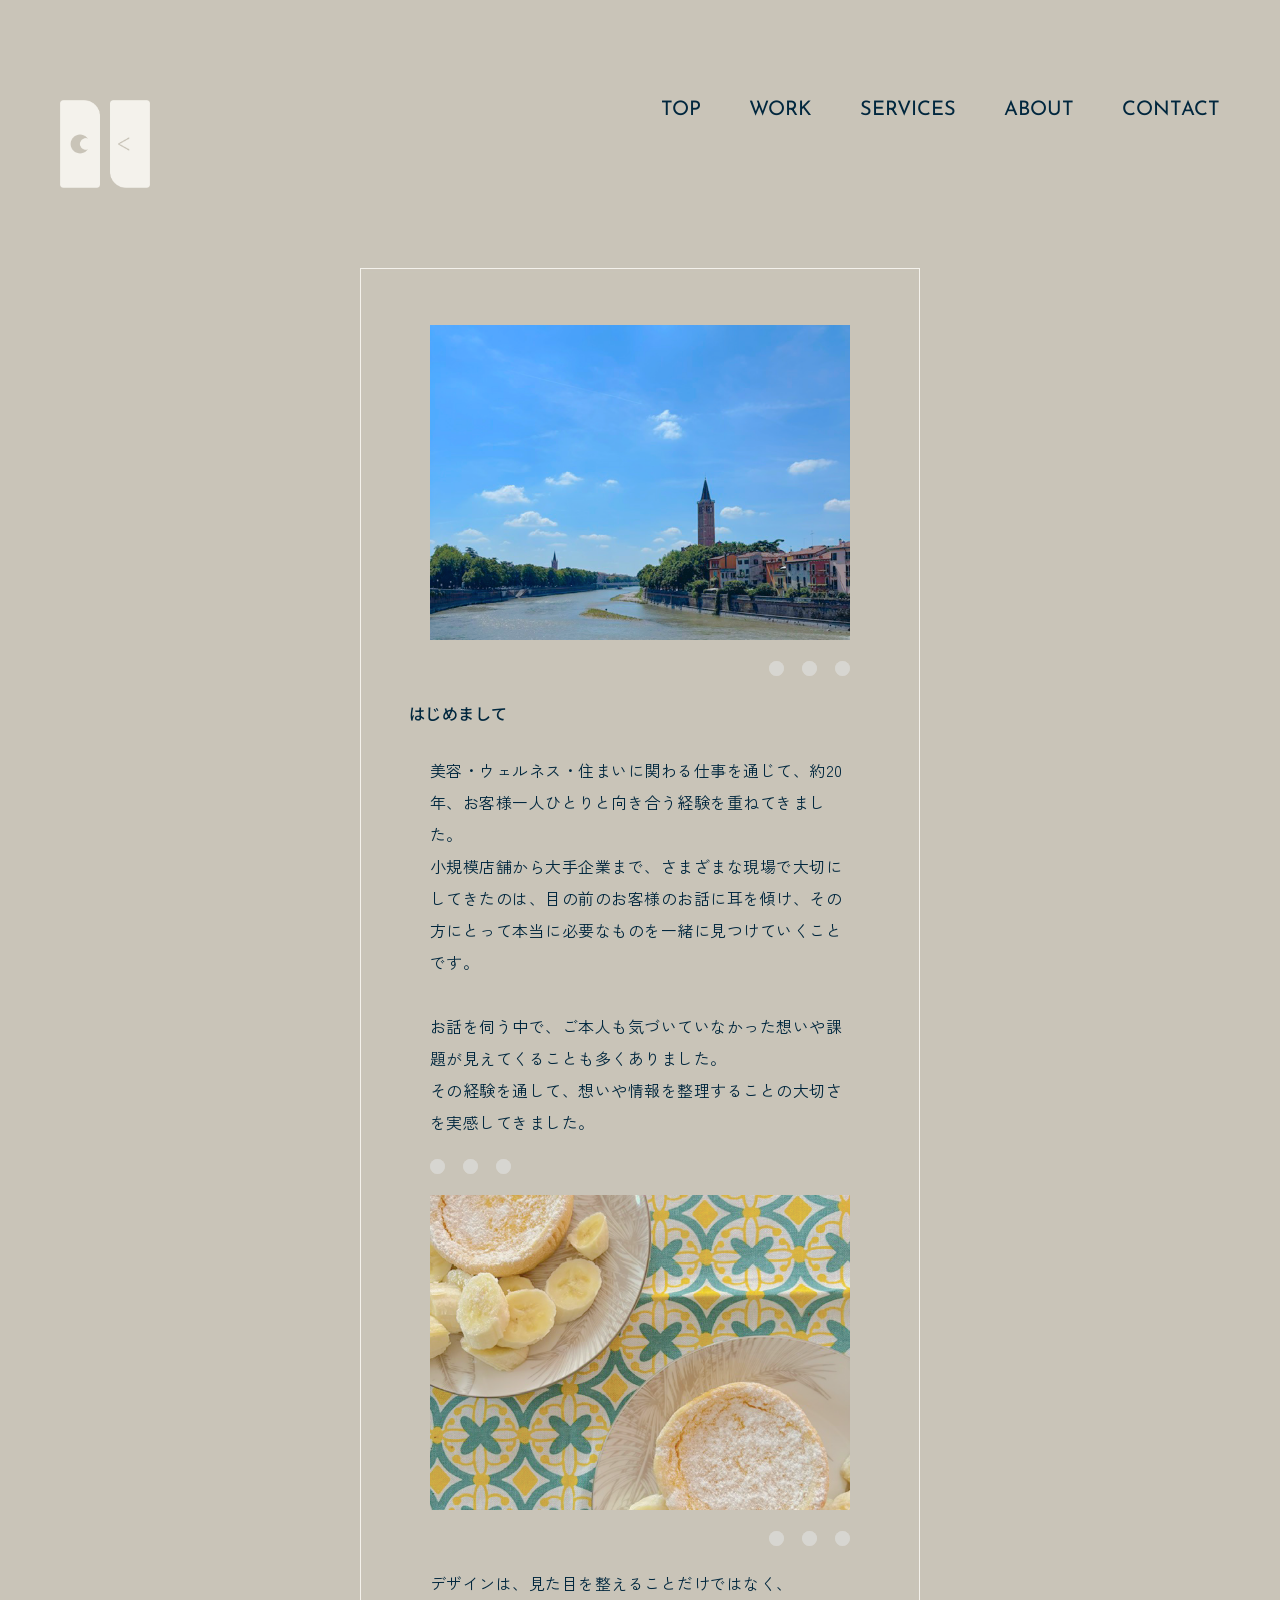
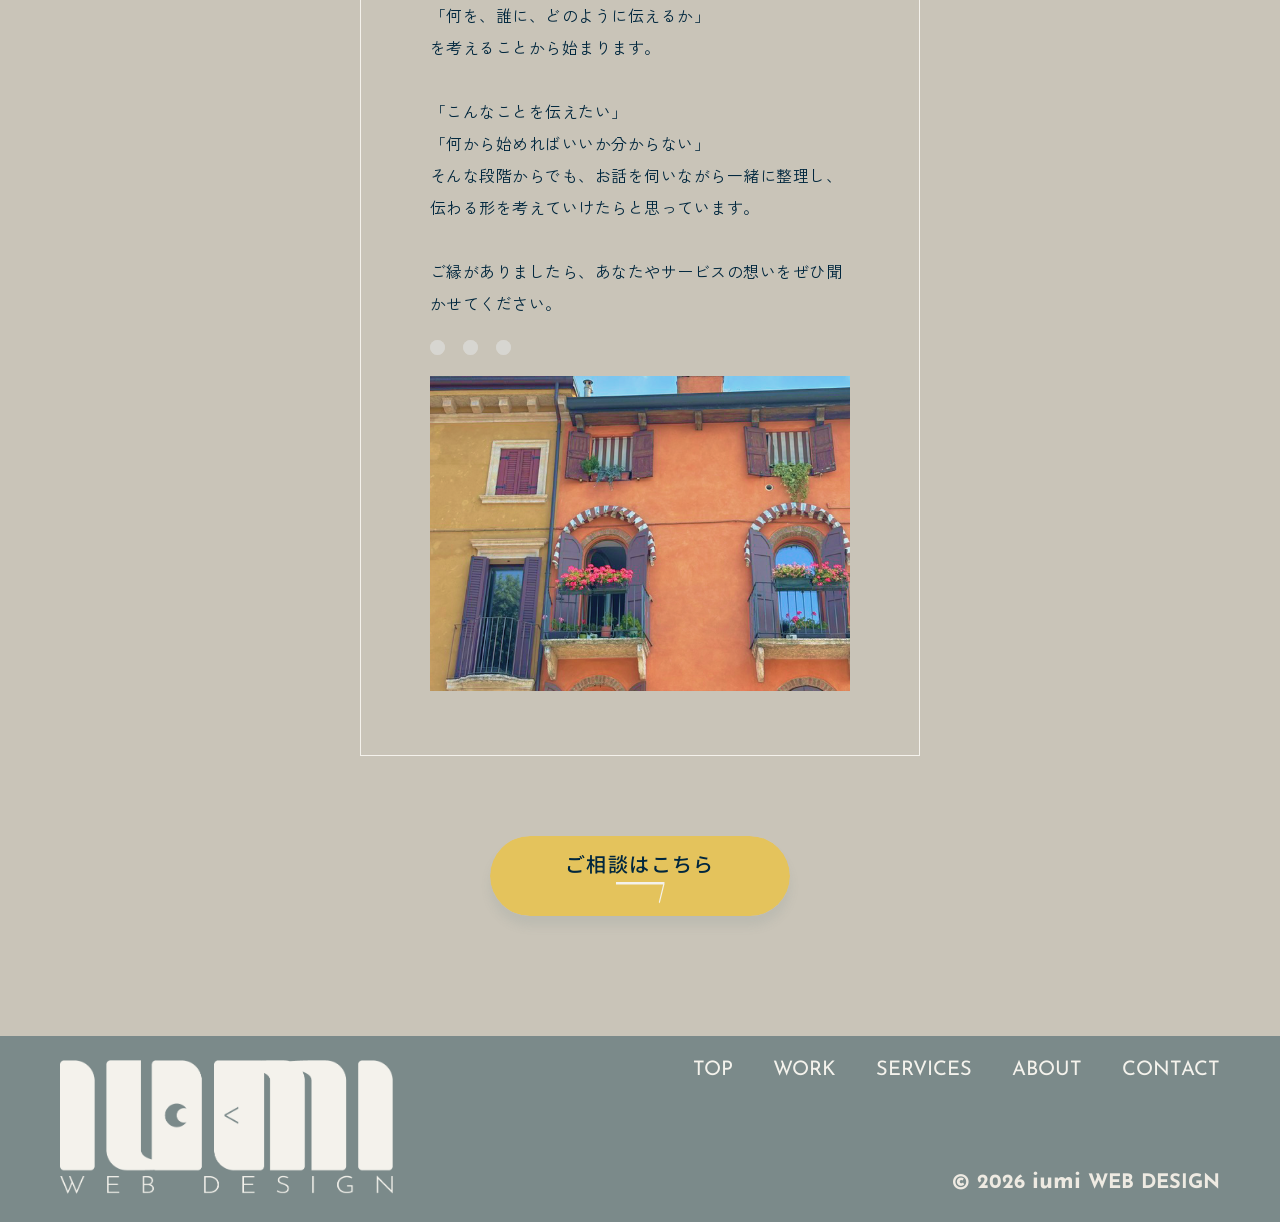
==== commit 3971925d: "Polish LP contact, scroll, and about UI across desktop and mobile. Keep arrows visible, align contac" ====
--- a/about.html
+++ b/about.html
@@ -16,8 +16,8 @@
       href="https://fonts.googleapis.com/css2?family=Josefin+Sans:wght@300;400;500;700&family=Noto+Sans+JP:wght@300;400;500;700&family=Zen+Kaku+Gothic+New:wght@300;400;500;700&display=swap"
       rel="stylesheet"
     />
-    <link rel="stylesheet" href="./styles.css" />
-    <link rel="stylesheet" href="./about.css" />
+    <link rel="stylesheet" href="./styles.css?v=20260805e" />
+    <link rel="stylesheet" href="./about.css?v=20260805e" />
   </head>
   <body class="page-about" style="--page-top-bg: #c9c4b8; --page-bottom-bg: #7b8a8a;">
     <header class="detail-header detail-header--centered">
--- a/styles.css
+++ b/styles.css
@@ -1336,6 +1336,12 @@
     transform: none;
     text-decoration: none;
     color: #f4f2ec;
+    transition: color 0.25s ease;
+  }
+
+  .hero-scroll-cta:hover,
+  .hero-scroll-cta:focus-visible {
+    color: var(--color-accent);
   }
 
   .hero-scroll-label {
@@ -1361,18 +1367,37 @@
     display: block;
     width: 102px;
     height: 32px;
+    opacity: 1;
   }
 
   .hero-scroll-arrow--mobile {
     display: none;
   }
 
-  .hero-scroll-arrow--desktop:nth-of-type(3) {
+  .hero-scroll-arrow--desktop {
+    display: block;
+  }
+
+  .hero-scroll-arrow--1 {
     top: 0;
   }
 
-  .hero-scroll-arrow--desktop:nth-of-type(4) {
+  .hero-scroll-arrow--2 {
     top: 16px;
+  }
+
+  .hero-scroll-arrow--hover {
+    opacity: 0;
+  }
+
+  .hero-scroll-cta:hover .hero-scroll-arrow--default,
+  .hero-scroll-cta:focus-visible .hero-scroll-arrow--default {
+    opacity: 0;
+  }
+
+  .hero-scroll-cta:hover .hero-scroll-arrow--hover,
+  .hero-scroll-cta:focus-visible .hero-scroll-arrow--hover {
+    opacity: 1;
   }
 
   .about-main,
@@ -1425,7 +1450,7 @@
     margin: 0;
     font-family: var(--font-body);
     font-size: 16px;
-    font-weight: 350;
+    font-weight: 400;
     line-height: 25px;
     color: var(--color-text-main);
   }
@@ -1464,8 +1489,8 @@
     width: 345px;
     min-height: 360px;
     margin: 0;
-    padding: 59px 24px 40px;
-    border: 3px solid var(--color-accent);
+    padding: 59px 22px 40px;
+    border: 1px solid var(--color-accent);
     box-sizing: border-box;
   }
 
@@ -1476,15 +1501,16 @@
     font-size: 32px;
     font-weight: 500;
     line-height: 48px;
-    letter-spacing: 0.64px;
+    letter-spacing: 0;
     color: var(--color-text-main);
   }
 
   .services-offers .services-lead-mark {
     position: relative;
     display: inline;
-    padding: 2px 4px;
-    background: rgba(255, 193, 0, 0.6);
+    padding: 0 2px;
+    background: var(--color-accent);
+    white-space: nowrap;
     box-decoration-break: clone;
     -webkit-box-decoration-break: clone;
   }
@@ -1711,6 +1737,8 @@
     display: block;
     width: 163px;
     height: auto;
+    opacity: 1;
+    visibility: visible;
   }
 
   .about-insta--desktop {
@@ -1737,7 +1765,7 @@
 
   .contact-flow {
     width: 256px;
-    margin: 80px 0 0;
+    margin: 0;
   }
 
   .contact-flow-title {
@@ -1758,12 +1786,12 @@
 
   .contact-flow-list {
     list-style: none;
-    margin: 30px 0 0;
+    margin: 20px 0 0;
     padding: 0;
     display: flex;
     flex-direction: column;
     align-items: flex-start;
-    gap: 26px;
+    gap: 20px;
   }
 
   .contact-flow-list li {
@@ -1780,11 +1808,11 @@
   .contact-flow-list li:not(:last-child)::after {
     content: "";
     position: absolute;
-    left: 24px;
-    top: calc(100% + 5px);
+    left: 0;
+    top: calc(100% + 2px);
     width: 30px;
     height: 15px;
-    background: url("./assets/images/icon-contact-flow-arrow.svg") center / contain no-repeat;
+    background: url("./assets/images/icon-contact-flow-arrow.svg") left center / contain no-repeat;
   }
 
   .section-contact {
@@ -1819,31 +1847,41 @@
   .contact-grid {
     display: grid;
     grid-template-columns: minmax(0, 1fr) 564px;
+    grid-template-rows: auto auto;
     column-gap: 60px;
-    align-items: start;
+    row-gap: 20px;
+    align-items: stretch;
     width: 100%;
     padding: 0;
     min-height: 0;
   }
 
+  /* Let form + note participate in the grid so copy can match form height only */
+  .contact-form-col {
+    display: contents;
+  }
+
   .contact-copy {
+    grid-column: 1;
+    grid-row: 1;
+    display: flex;
+    flex-direction: column;
+    justify-content: space-between;
     max-width: 446px;
     text-align: left;
-  }
-
-  .contact-form-col {
-    display: flex;
-    flex-direction: column;
-    gap: 20px;
+    min-height: 0;
+  }
+
+  .contact-form {
+    grid-column: 2;
+    grid-row: 1;
     width: 564px;
     max-width: 100%;
   }
 
-  .contact-form {
-    width: 100%;
-  }
-
   .contact-note {
+    grid-column: 2;
+    grid-row: 2;
     width: 100%;
     max-width: 563px;
     margin: 0;
@@ -1858,6 +1896,7 @@
     max-width: 415px;
     margin: 0;
     font-size: 16px;
+    font-weight: 400;
     line-height: 32px;
     text-align: left;
   }
@@ -1867,10 +1906,10 @@
   }
 
   .detail-header-inner {
-    width: min(100% - 120px, 1160px);
-    max-width: 1160px;
+    width: min(100% - 80px, var(--container-desktop));
+    max-width: var(--container-desktop);
     margin: 0 auto;
-    padding: 12px 0 0;
+    padding: 100px 0 0;
     justify-content: space-between;
     align-items: flex-start;
   }
@@ -2352,17 +2391,19 @@
     display: block;
     width: 102px;
     height: 32px;
-  }
-
-  .hero-scroll-arrow--desktop {
+    opacity: 1;
+  }
+
+  .hero-scroll-arrow--desktop,
+  .hero-scroll-arrow--hover {
     display: none;
   }
 
-  .hero-scroll-arrow--mobile:nth-of-type(1) {
+  .hero-scroll-arrow--mobile.hero-scroll-arrow--1 {
     top: 0;
   }
 
-  .hero-scroll-arrow--mobile:nth-of-type(2) {
+  .hero-scroll-arrow--mobile.hero-scroll-arrow--2 {
     top: 16px;
   }
 
@@ -2617,7 +2658,11 @@
   }
 
   .about-more-link img {
+    display: block;
     width: 163px;
+    height: auto;
+    opacity: 1;
+    visibility: visible;
   }
 
   .section-about {
@@ -2735,12 +2780,13 @@
     color: var(--color-text-main);
   }
 
-  /* intro frame: 370x521, top 495 vs io end 537 → overlap 42px */
+  /* intro frame: 370x521 at x=12. Reduce overlap with profile so cream oval
+     and intro text don't collide with the blue blob / photo. */
   .about-mobile-frame {
     position: relative;
     width: 370px;
     height: 521px;
-    margin: -42px 0 0 2px;
+    margin: 8px 0 0 2px;
     padding: 0;
     box-sizing: border-box;
   }
@@ -2755,10 +2801,10 @@
     z-index: 0;
   }
 
-  /* body text: left 40 within intro, top 67, 267 wide */
+  /* body text: left 52 within intro (Figma 1698:254), top 67, 267 wide — centered in ellipse */
   .about-mobile-body {
     position: absolute;
-    left: 40px;
+    left: 52px;
     top: 67px;
     z-index: 1;
     width: 267px;
@@ -2888,6 +2934,7 @@
     line-height: 32px;
     letter-spacing: 0.48px;
     text-align: left;
+    white-space: nowrap;
   }
 
   .contact-flow {
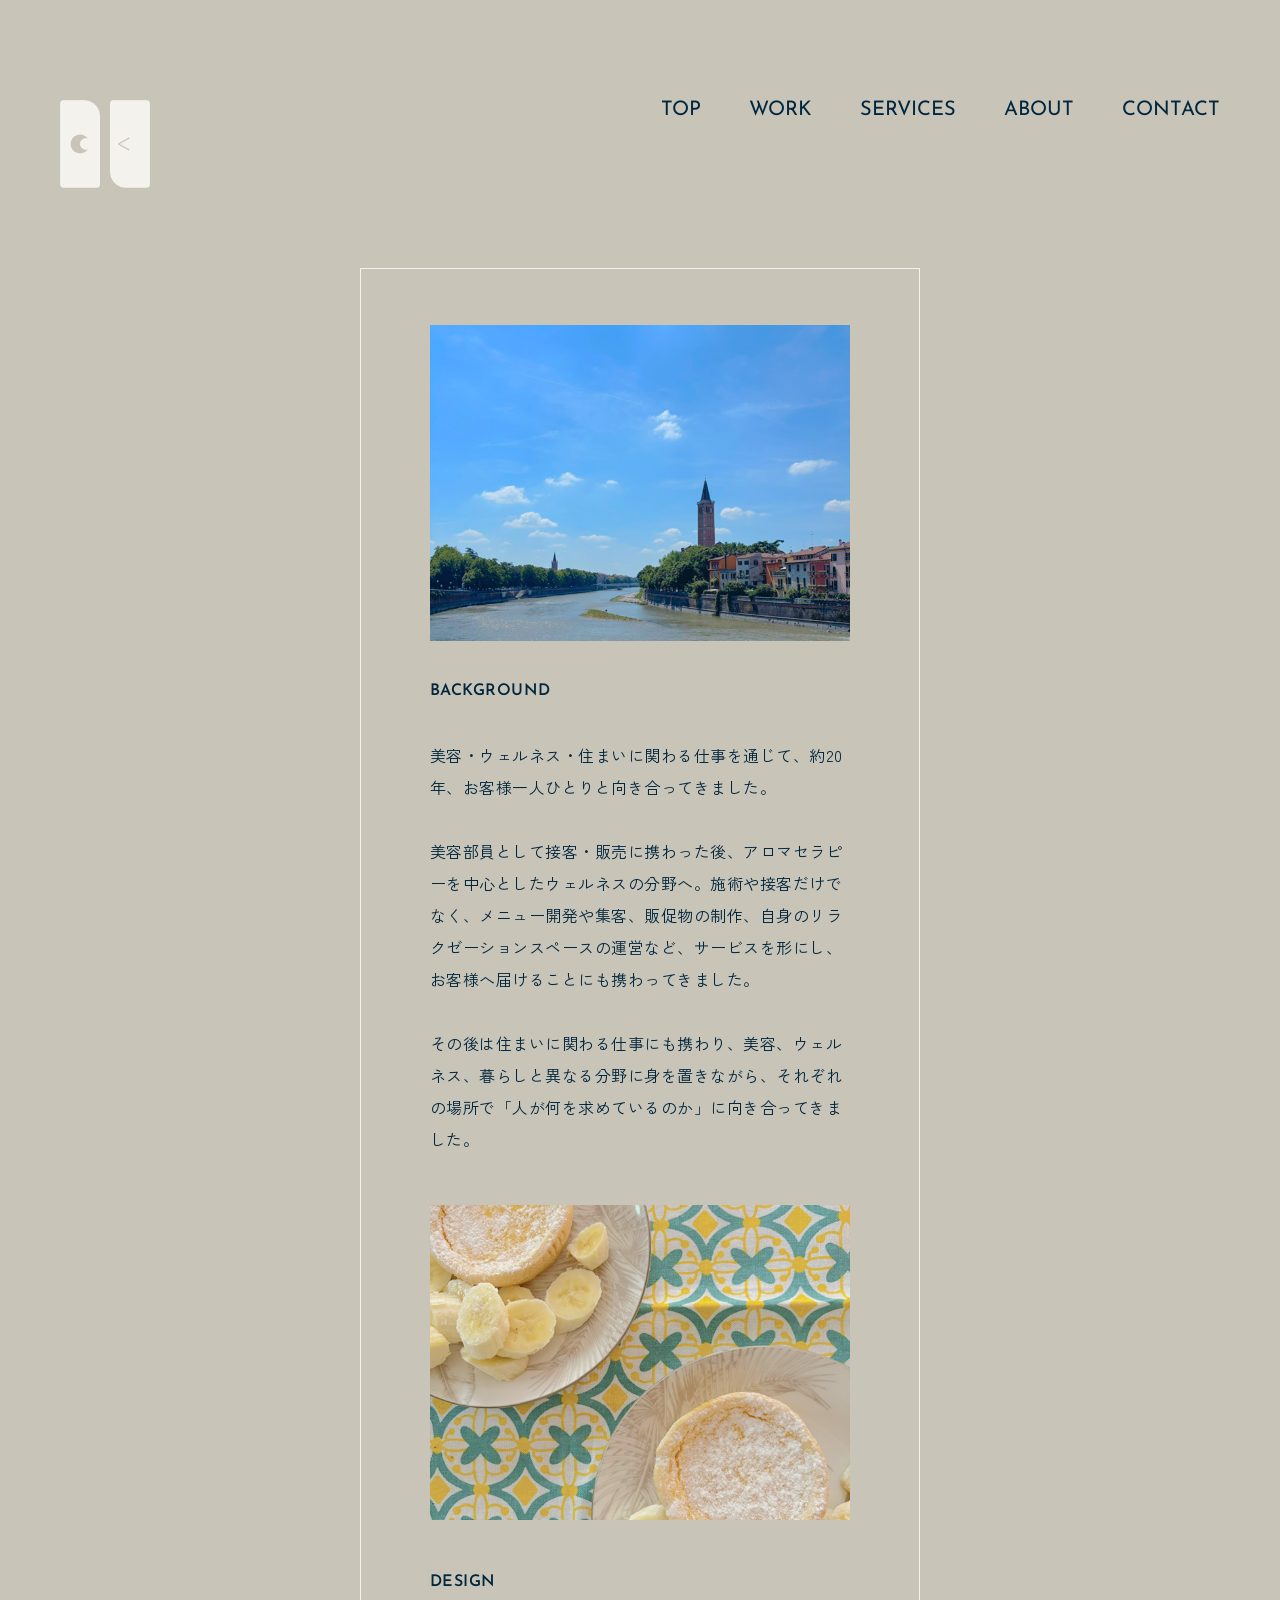
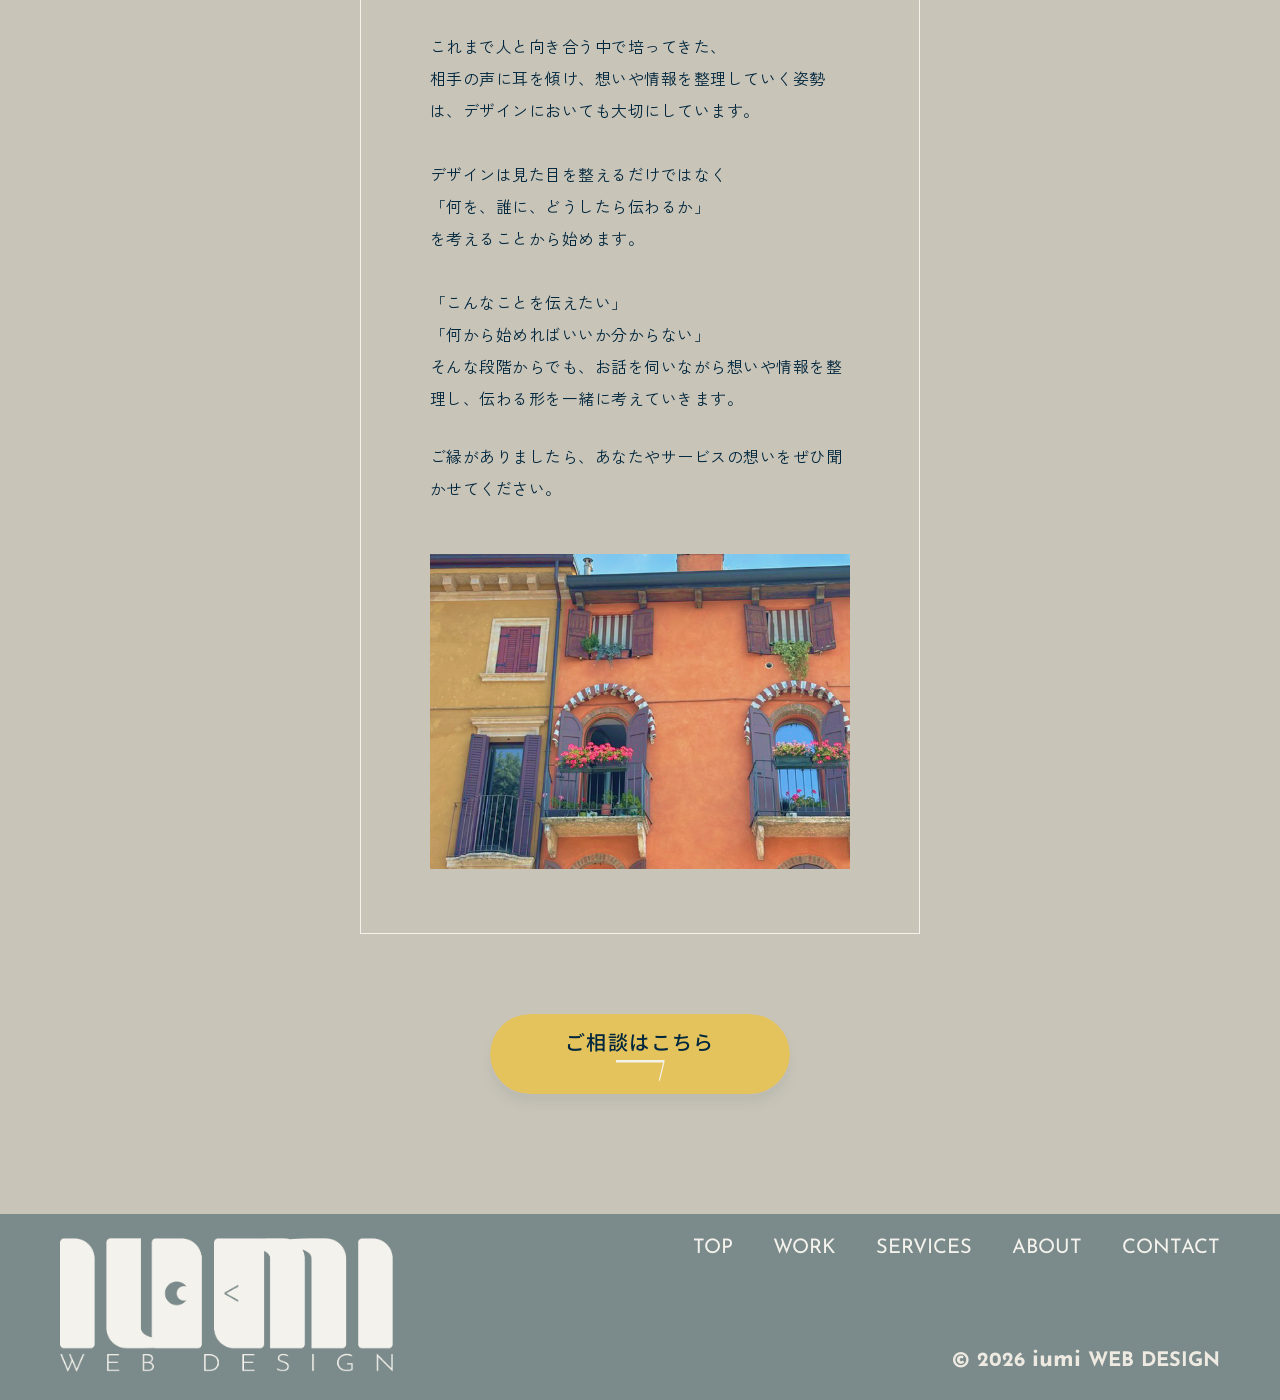
==== commit c7207288: "Update mobile about page to match Figma aboutme2 layout and copy Co-authored-by: Cursor <cursoragent" ====
--- a/about.html
+++ b/about.html
@@ -43,60 +43,45 @@
     <main class="about-detail-main">
       <article class="about-detail-card">
         <figure class="about-detail-photo">
-          <img src="./assets/images/about-photo-fiume.png" alt="イタリアの街並みと川の風景" width="300" height="225" />
+          <img src="./assets/images/about-photo-fiume.png" alt="イタリアの街並みと川の風景" width="345" height="259" />
         </figure>
 
-        <div class="about-detail-maru about-detail-maru--right" aria-hidden="true">
-          <img src="./assets/images/about-maru.svg" alt="" width="81" height="15" />
-        </div>
-
-        <h1 class="about-detail-greeting">はじめまして</h1>
-
-        <div class="about-detail-body">
+        <div class="about-detail-body about-detail-body--background">
+          <h1 class="about-detail-section-title">BACKGROUND</h1>
+          <p>美容・ウェルネス・住まいに関わる仕事を通じて、約20年、お客様一人ひとりと向き合ってきました。</p>
           <p>
-            美容・ウェルネス・住まいに関わる仕事を通じて、約20年、お客様一人ひとりと向き合う経験を重ねてきました。
+            美容部員として接客・販売に携わった後、アロマセラピーを中心としたウェルネスの分野へ。施術や接客だけでなく、メニュー開発や集客、販促物の制作、自身のリラクゼーションスペースの運営など、サービスを形にし、お客様へ届けることにも携わってきました。
           </p>
           <p>
-            小規模店舗から大手企業まで、さまざまな現場で大切にしてきたのは、目の前のお客様のお話に耳を傾け、その方にとって本当に必要なものを一緒に見つけていくことです。
-          </p>
-          <p class="about-detail-gap">
-            お話を伺う中で、ご本人も気づいていなかった想いや課題が見えてくることも多くありました。<br />
-            その経験を通して、想いや情報を整理することの大切さを実感してきました。
+            その後は住まいに関わる仕事にも携わり、美容、ウェルネス、暮らしと異なる分野に身を置きながら、それぞれの場所で「人が何を求めているのか」に向き合ってきました。
           </p>
         </div>
 
-        <div class="about-detail-maru about-detail-maru--left" aria-hidden="true">
-          <img src="./assets/images/about-maru.svg" alt="" width="81" height="15" />
-        </div>
-
         <figure class="about-detail-photo">
-          <img src="./assets/images/about-photo-lemon.png" alt="レモンとバナナのデザート" width="300" height="225" />
+          <img src="./assets/images/about-photo-lemon.png" alt="レモンケーキとタイルの写真" width="345" height="259" />
         </figure>
 
-        <div class="about-detail-maru about-detail-maru--right" aria-hidden="true">
-          <img src="./assets/images/about-maru.svg" alt="" width="81" height="15" />
-        </div>
-
-        <div class="about-detail-body">
+        <div class="about-detail-body about-detail-body--design">
+          <h2 class="about-detail-section-title">DESIGN</h2>
           <p>
-            デザインは、見た目を整えることだけではなく、<br />
-            「何を、誰に、どのように伝えるか」<br />
-            を考えることから始まります。
+            これまで人と向き合う中で培ってきた、<br />
+            相手の声に耳を傾け、想いや情報を整理していく姿勢は、デザインにおいても大切にしています。
           </p>
-          <p class="about-detail-gap">
+          <p>
+            デザインは見た目を整えるだけではなく<br />
+            「何を、誰に、どうしたら伝わるか」<br />
+            を考えることから始めます。
+          </p>
+          <p>
             「こんなことを伝えたい」<br />
             「何から始めればいいか分からない」<br />
-            そんな段階からでも、お話を伺いながら一緒に整理し、伝わる形を考えていけたらと思っています。
+            そんな段階からでも、お話を伺いながら想いや情報を整理し、伝わる形を一緒に考えていきます。
           </p>
-          <p class="about-detail-gap">ご縁がありましたら、あなたやサービスの想いをぜひ聞かせてください。</p>
-        </div>
-
-        <div class="about-detail-maru about-detail-maru--left" aria-hidden="true">
-          <img src="./assets/images/about-maru.svg" alt="" width="81" height="15" />
+          <p>ご縁がありましたら、あなたやサービスの想いをぜひ聞かせてください。</p>
         </div>
 
         <figure class="about-detail-photo about-detail-photo--last">
-          <img src="./assets/images/about-photo-edificio.png" alt="イタリアのカラフルな建物" width="300" height="225" />
+          <img src="./assets/images/about-photo-edificio.png" alt="イタリアのカラフルな建物" width="345" height="259" />
         </figure>
       </article>
 
--- a/styles.css
+++ b/styles.css
@@ -2,7 +2,7 @@
   --color-bg-main: #ffffff;
   --color-bg-hero-top: #a9caf8;
   --color-bg-soft: #f4f2ec;
-  --color-bg-contact: rgba(169, 202, 248, 0.3);
+  --color-bg-contact: rgba(169, 202, 248, 0.6);
   --color-bg-footer: #7b8a8a;
   --color-text-main: #01273e;
   --color-text-muted: #7b8a8a;
@@ -275,6 +275,10 @@
 .hero-copy-main,
 .hero-copy-sub {
   margin: 0;
+}
+
+.hero-copy-main {
+  font-weight: 350;
 }
 
 .hero-copy-sub {
@@ -845,6 +849,16 @@
   }
 }
 
+@keyframes about-blob-float {
+  0%,
+  100% {
+    transform: translate(0, 0);
+  }
+  50% {
+    transform: translate(6px, -10px);
+  }
+}
+
 .services-contact-cta {
   position: relative;
   z-index: 1;
@@ -1277,45 +1291,40 @@
   }
 
   .hero-copy {
-    left: 62px;
-    top: 230px;
+    left: 60px;
+    top: 182px;
     width: auto;
-    max-width: 347px;
+    max-width: 646px;
     transform: none;
-    font-size: 24px;
-    font-weight: 500;
-    line-height: 32px;
-    --hero-copy-line-gap: 32px;
-  }
-
-  .hero-copy-main,
-  .hero-copy-main--line2,
-  .hero-copy-sub,
-  .hero-copy-sub--line2 {
-    display: inline;
-    margin: 0;
-    font-size: 24px;
-    font-weight: 500;
+    font-size: 64px;
+    font-weight: 400;
     line-height: normal;
-  }
-
-  .hero-copy-main--line2::after {
-    content: "\A";
-    white-space: pre;
-  }
-
-  .hero-copy-sub--line2::after {
-    content: "\A";
-    white-space: pre;
+    --hero-copy-line-gap: 30px;
+  }
+
+  .hero-copy-main {
+    display: block;
+    margin: 0;
+    font-size: 64px;
+    font-weight: 350;
+    line-height: normal;
+  }
+
+  .hero-copy-sub {
+    display: block;
+    margin: 31px 0 0;
+    font-size: 20px;
+    font-weight: 400;
+    line-height: 30px;
   }
 
   .hero-copy .hero-caption {
     display: block;
-    margin-top: calc(var(--hero-copy-line-gap) * 1.5);
+    margin-top: 0;
     font-family: var(--font-zen);
-    font-size: 24px;
-    font-weight: 500;
-    line-height: 20px;
+    font-size: 20px;
+    font-weight: 400;
+    line-height: 30px;
   }
 
   .hero-works-cta,
@@ -1424,9 +1433,11 @@
   }
 
   .work-item--desktop .work-item-thumb {
+    position: relative;
     width: 345px;
     height: 201px;
     border: 1px solid var(--color-bg-footer);
+    border-bottom: none;
     overflow: hidden;
     box-sizing: border-box;
   }
@@ -1434,13 +1445,23 @@
   .work-item--desktop .work-item-thumb img {
     width: 100%;
     height: 100%;
+    object-fit: cover;
+  }
+
+  .work-item--desktop[href="./banners.html"] .work-item-thumb img {
+    position: absolute;
+    width: 127.13%;
+    height: 177.74%;
+    max-width: none;
+    left: -13.42%;
+    top: -8.56%;
     object-fit: cover;
   }
 
   .work-item--desktop .work-item-caption {
     width: 345px;
     min-height: 70px;
-    margin-top: -3px;
+    margin-top: 0;
     padding: 12px 16px;
     border: 1px solid var(--color-bg-footer);
     box-sizing: border-box;
@@ -1485,34 +1506,47 @@
   }
 
   .services-offers .services-lead-box {
-    display: block;
+    display: flex;
+    justify-content: center;
+    align-items: flex-start;
     width: 345px;
-    min-height: 360px;
-    margin: 0;
-    padding: 59px 22px 40px;
-    border: 1px solid var(--color-accent);
+    height: 345px;
+    min-height: 345px;
+    margin: 0;
+    padding: 4px 22px 0;
+    border: 20px solid var(--color-accent);
     box-sizing: border-box;
   }
 
-  .services-offers .services-lead-box p {
+  .services-offers .services-lead-box p,
+  .services-offers .services-lead-desktop {
     position: relative;
     z-index: 1;
-    margin: 0;
-    font-size: 32px;
-    font-weight: 500;
+    width: 261px;
+    margin: 0;
+    font-family: var(--font-body);
+    font-weight: 400;
+    letter-spacing: 0.56px;
+    color: var(--color-text-main);
+    text-align: left;
+  }
+
+  .services-offers .services-lead-sm {
+    font-size: 20px;
+    line-height: 60px;
+  }
+
+  .services-offers .services-lead-lg {
+    font-size: 36px;
+    line-height: 52px;
+  }
+
+  .services-offers .services-lead-desktop .services-lead-sm:last-child {
     line-height: 48px;
-    letter-spacing: 0;
-    color: var(--color-text-main);
   }
 
   .services-offers .services-lead-mark {
-    position: relative;
-    display: inline;
-    padding: 0 2px;
-    background: var(--color-accent);
-    white-space: nowrap;
-    box-decoration-break: clone;
-    -webkit-box-decoration-break: clone;
+    display: none;
   }
 
   .services-offers .services-lead-mark::before {
@@ -1520,23 +1554,29 @@
   }
 
   .services-offers .services-offer {
+    position: relative;
     width: 345px;
-    min-height: 360px;
-    padding: 0 0 24px;
-    border: 1px solid var(--color-accent);
+    height: 345px;
+    min-height: 345px;
+    padding: 0;
+    border: 2px solid var(--color-bg-hero-top);
     box-sizing: border-box;
   }
 
   .services-offers .services-offer-head {
+    position: absolute;
+    left: 24px;
+    top: 22px;
     display: grid;
     place-items: center;
-    width: 100%;
-    height: 109px;
-    background: rgba(169, 202, 248, 0.4);
+    width: 297px;
+    height: 82px;
+    background: rgba(255, 193, 0, 0.6);
   }
 
   .services-offers .services-offer-title {
     margin: 0;
+    font-family: var(--font-body);
     font-size: 24px;
     font-weight: 400;
     line-height: 30px;
@@ -1550,10 +1590,13 @@
   }
 
   .services-offers .services-offer-icons {
-    position: relative;
+    position: absolute;
+    left: 50%;
+    top: 116px;
     width: 197px;
     height: 128px;
-    margin: 16px auto 0;
+    margin: 0;
+    transform: translateX(-50%);
   }
 
   .services-offers .services-offer-icon {
@@ -1576,11 +1619,15 @@
   }
 
   .services-offers .services-offer-text {
+    position: absolute;
+    left: 50%;
+    top: 256px;
     width: 288px;
-    margin: 18px auto 0;
+    margin: 0;
+    transform: translateX(-50%);
     font-size: 16px;
     font-weight: 400;
-    line-height: 40px;
+    line-height: 32px;
     letter-spacing: 0.48px;
     color: var(--color-text-main);
   }
@@ -1615,6 +1662,10 @@
     background: var(--color-bg-about);
   }
 
+  .section-heading-line--about {
+    background: #f4f2ec;
+  }
+
   .about-desktop {
     position: relative;
     width: 100%;
@@ -1624,18 +1675,20 @@
     padding-bottom: 40px;
   }
 
+  /* io: Figma 1943:446 — left ~89 within 1100 (from 189 in 1280) */
   .about-desktop-profile {
     position: absolute;
-    left: 78px;
-    top: 67px;
-    width: 438px;
-    height: 284px;
+    left: 89px;
+    top: 12px;
+    width: 441px;
+    height: 307px;
   }
 
   .about-desktop-portrait {
     position: absolute;
     left: 0;
-    top: 0;
+    top: 23px;
+    z-index: 2;
     width: 203px;
     height: 284px;
     object-fit: cover;
@@ -1643,20 +1696,22 @@
 
   .about-desktop-blob {
     position: absolute;
-    left: 155px;
-    top: 32px;
-    width: 283px;
-    height: 200px;
-    transform: rotate(-3.55deg);
+    left: 118px;
+    top: 0;
+    z-index: 0;
+    width: 322.84px;
+    height: 273.74px;
+    max-width: none;
     pointer-events: none;
+    animation: about-blob-float 6.5s ease-in-out infinite;
   }
 
   .about-desktop-identity {
     position: absolute;
-    left: 203px;
-    top: 54px;
+    left: 189px;
+    top: 77px;
     width: 211px;
-    z-index: 1;
+    z-index: 3;
   }
 
   .about-desktop-name {
@@ -1669,38 +1724,43 @@
   }
 
   .about-desktop-meta {
-    margin: 22px 0 0;
+    margin: 21px 0 0;
     font-family: var(--font-body);
     font-size: 16px;
-    font-weight: 500;
+    font-weight: 400;
     line-height: 30px;
     letter-spacing: 0.48px;
     color: var(--color-text-main);
   }
 
-  /* ~20px visual gap between light-blue blob and cream frame */
+  /* intro: 603-189=414 from profile left → 89+414=503 */
   .about-desktop-intro {
     position: absolute;
-    left: 580px;
-    top: 30px;
+    left: 503px;
+    top: 0;
     width: 509px;
+    height: 445px;
     min-height: 445px;
   }
 
   .about-desktop-frame {
     position: absolute;
-    inset: 0;
-    width: 100%;
-    height: 100%;
+    left: -3px;
+    top: -7px;
+    width: 523.5px;
+    height: 457.3px;
+    max-width: none;
     object-fit: fill;
     pointer-events: none;
   }
 
   .about-desktop-body {
-    position: relative;
+    position: absolute;
+    left: 85px;
+    top: 110px;
     z-index: 1;
     width: 365px;
-    margin: 72px auto 0;
+    margin: 0;
     font-family: var(--font-zen);
     font-size: 16px;
     font-weight: 400;
@@ -1714,14 +1774,16 @@
   }
 
   .about-desktop-intro .about-more-link {
-    position: relative;
+    position: absolute;
+    left: 185px;
+    top: 369px;
     z-index: 1;
     display: flex;
     flex-direction: column;
     align-items: center;
     gap: 5px;
-    width: fit-content;
-    margin: 24px auto 0;
+    width: 163px;
+    margin: 0;
     color: var(--color-text-main);
     text-decoration: none;
   }
@@ -1741,10 +1803,11 @@
     visibility: visible;
   }
 
+  /* insta within io: left ~106, top 326 → absolute 89+106 / 12+326 */
   .about-insta--desktop {
     position: absolute;
-    left: 168px;
-    top: 368px;
+    left: 195px;
+    top: 338px;
     display: flex;
     flex-direction: column;
     align-items: center;
@@ -1890,6 +1953,10 @@
     font-weight: 400;
     line-height: 18px;
     color: var(--color-text-main);
+  }
+
+  .contact-note br {
+    display: none;
   }
 
   .contact-lead {
@@ -2262,7 +2329,7 @@
     margin: 0;
     font-family: var(--font-body);
     font-size: 64px;
-    font-weight: 300;
+    font-weight: 350;
     line-height: 84px;
     letter-spacing: 0;
   }
@@ -2355,7 +2422,7 @@
   .hero-scroll-cta {
     position: absolute;
     left: 50%;
-    bottom: 74px;
+    bottom: 94px;
     z-index: 5;
     display: flex !important;
     flex-direction: column;
@@ -2442,9 +2509,11 @@
   }
 
   .work-item-thumb {
+    position: relative;
     width: 100%;
     height: 201px;
     border: 1px solid var(--color-bg-footer);
+    border-bottom: none;
     box-sizing: border-box;
     overflow: hidden;
   }
@@ -2457,12 +2526,14 @@
   }
 
   .work-item[href="./banners.html"] .work-item-thumb img {
+    position: absolute;
     width: 127.13%;
     height: 177.74%;
     max-width: none;
+    left: -13.42%;
+    top: -8.56%;
     object-fit: cover;
-    object-position: center;
-    transform: translate(-10.55%, -4.8%);
+    transform: none;
   }
 
   .work-item-caption {
@@ -2470,7 +2541,7 @@
     align-items: center;
     width: 100%;
     min-height: 70px;
-    margin-top: -1px;
+    margin-top: 0;
     padding: 12px 16px;
     border: 1px solid var(--color-bg-footer);
     box-sizing: border-box;
@@ -2510,31 +2581,47 @@
 
   .services-lead-box {
     position: relative;
-    width: 100%;
-    min-height: 193px;
-    padding: 35px 35px 40px;
-    border: 1px solid var(--color-accent);
+    display: flex;
+    justify-content: center;
+    align-items: center;
+    width: 100%;
+    height: 270px;
+    min-height: 270px;
+    padding: 0 16px;
+    border: 16px solid var(--color-accent);
     box-sizing: border-box;
-  }
-
-  .services-lead-box p {
+    overflow: hidden;
+  }
+
+  .services-lead-box p,
+  .services-lead-mobile {
     position: relative;
     z-index: 1;
-    margin: 0;
-    font-size: 24px;
-    font-weight: 500;
-    line-height: 32px;
-    letter-spacing: 0.48px;
+    width: 228px;
+    margin: 0;
+    font-family: var(--font-body);
+    font-weight: 400;
+    letter-spacing: 0.32px;
     color: var(--color-text-main);
+    text-align: left;
+  }
+
+  .services-lead-mobile .services-lead-sm {
+    font-size: 16px;
+    line-height: 40px;
+  }
+
+  .services-lead-mobile .services-lead-lg {
+    font-size: 32px;
+    line-height: 40px;
+  }
+
+  .services-lead-mobile .services-lead-sm:last-child {
+    line-height: 30px;
   }
 
   .services-lead-mark {
-    position: relative;
-    display: inline;
-    padding: 2px 4px;
-    background: rgba(255, 193, 0, 0.6);
-    box-decoration-break: clone;
-    -webkit-box-decoration-break: clone;
+    display: none;
   }
 
   .services-lead-mark::before {
@@ -2552,15 +2639,16 @@
     border: 0;
     display: flex;
     flex-direction: column;
-    gap: 10px;
+    gap: 16px;
   }
 
   .services-offer {
     position: relative;
     width: 100%;
-    min-height: 360px;
-    padding: 0 0 24px;
-    border: 1px solid var(--color-accent);
+    height: 345px;
+    min-height: 345px;
+    padding: 0;
+    border: 2px solid var(--color-bg-hero-top);
     box-sizing: border-box;
   }
 
@@ -2569,15 +2657,19 @@
   }
 
   .services-offer-head {
+    position: absolute;
+    left: 24px;
+    top: 22px;
     display: grid;
     place-items: center;
-    width: 100%;
-    height: 109px;
-    background: rgba(169, 202, 248, 0.4);
+    width: 297px;
+    height: 82px;
+    background: rgba(255, 193, 0, 0.6);
   }
 
   .services-offer-title {
     margin: 0;
+    font-family: var(--font-body);
     font-size: 24px;
     font-weight: 400;
     line-height: 30px;
@@ -2587,13 +2679,17 @@
 
   .services-offer-title span {
     font-family: var(--font-heading);
+    font-weight: 400;
   }
 
   .services-offer-icons {
-    position: relative;
+    position: absolute;
+    left: 50%;
+    top: 116px;
     width: 197px;
     height: 128px;
-    margin: 16px auto 0;
+    margin: 0;
+    transform: translateX(-50%);
   }
 
   .services-offer-icon {
@@ -2609,19 +2705,23 @@
   }
 
   .services-offer-icon--web {
-    right: 0;
+    left: 107px;
     top: 28px;
     width: 90px;
     height: 90px;
   }
 
   .services-offer-text {
+    position: absolute;
+    left: 50%;
+    top: 256px;
     width: 288px;
     max-width: calc(100% - 40px);
-    margin: 18px auto 0;
+    margin: 0;
+    transform: translateX(-50%);
     font-size: 16px;
     font-weight: 400;
-    line-height: 40px;
+    line-height: 32px;
     letter-spacing: 0.48px;
     color: var(--color-text-main);
     text-align: left;
@@ -2697,38 +2797,37 @@
   }
 
   .section-about .container {
-    padding-inline: 24px;
+    padding-inline: 0;
     overflow: visible;
   }
 
-  /* Figma about (1698:253): content origin x=10 within 393 */
+  /* Figma about (1698:253): 393-wide composition, centered in viewport */
   .about-mobile {
     position: relative;
-    width: 374px;
-    max-width: calc(100% + 29px);
-    margin: 0 0 0 -14px;
-  }
-
-  /* io frame: 374x300 */
+    width: 393px;
+    max-width: 100%;
+    margin: 0 auto;
+  }
+
   .about-mobile-profile {
     position: relative;
-    width: 374px;
-    height: 300px;
-    margin: 0;
+    width: 384px;
+    height: 332px;
+    margin: 0 0 0 -1px;
   }
 
   .about-mobile-name {
     position: absolute;
-    left: 79px;
-    top: 0;
+    left: 150px;
+    top: 73px;
     z-index: 3;
-    width: 211px;
+    width: 175px;
     margin: 0;
     font-family: var(--font-heading);
-    font-size: 36px;
+    font-size: 28px;
     font-weight: 400;
     line-height: 36px;
-    text-align: center;
+    text-align: left;
     color: var(--color-text-main);
   }
 
@@ -2737,27 +2836,23 @@
     background: #f4f2ec;
   }
 
-  /*
-    Ellipse 5 wrapper in Figma: 283x200 at (0,46),
-    inner SVG 272.287x183.013 centered, then rotate -3.55deg
-  */
   .about-mobile-blob {
     position: absolute;
-    left: 5.4px;
-    top: 54.5px;
-    width: 272.287px;
-    height: 183.013px;
+    left: 61px;
+    top: 0;
+    width: 322.84px;
+    height: 273.74px;
+    max-width: none;
     object-fit: fill;
-    transform: rotate(-3.55deg);
-    transform-origin: center center;
     z-index: 0;
-  }
-
-  /* image2-2: left 206, top 66, 168x234 */
+    pointer-events: none;
+    animation: about-blob-float 6.5s ease-in-out infinite;
+  }
+
   .about-mobile-portrait {
     position: absolute;
-    left: 206px;
-    top: 66px;
+    left: 0;
+    top: 98px;
     width: 168px;
     height: 234px;
     object-fit: cover;
@@ -2765,47 +2860,47 @@
     z-index: 1;
   }
 
-  /* meta: left 61, top 103 */
   .about-mobile-meta {
     position: absolute;
-    left: 61px;
-    top: 103px;
+    left: 150px;
+    top: 123px;
     z-index: 2;
     margin: 0;
     width: 158px;
     font-size: 16px;
-    font-weight: 500;
+    font-weight: 400;
     line-height: 30px;
     letter-spacing: 0.48px;
     color: var(--color-text-main);
   }
 
-  /* intro frame: 370x521 at x=12. Reduce overlap with profile so cream oval
-     and intro text don't collide with the blue blob / photo. */
+  /* intro: Figma left 12 within 393 frame */
   .about-mobile-frame {
     position: relative;
     width: 370px;
-    height: 521px;
-    margin: 8px 0 0 2px;
+    height: 497px;
+    margin: -42px 0 0 12px;
     padding: 0;
     box-sizing: border-box;
+    overflow: visible;
   }
 
   .about-mobile-frame-ellipse {
     position: absolute;
     left: 0;
-    top: 0;
+    top: -34px;
     width: 370px;
-    height: 521px;
+    height: 525px;
+    max-width: none;
     pointer-events: none;
     z-index: 0;
   }
 
-  /* body text: left 52 within intro (Figma 1698:254), top 67, 267 wide — centered in ellipse */
+  /* body text: left 51, top 78, 267 wide (Figma 1698:254) */
   .about-mobile-body {
     position: absolute;
-    left: 52px;
-    top: 67px;
+    left: 51px;
+    top: 78px;
     z-index: 1;
     width: 267px;
     margin: 0;
@@ -2821,11 +2916,11 @@
     margin: 0;
   }
 
-  /* next: left 103, top 427 within intro */
+  /* next: left 103, top 390 within intro (Figma 1702:262) */
   .about-mobile-frame .about-more-link {
     position: absolute;
     left: 103px;
-    top: 427px;
+    top: 390px;
     bottom: auto;
     z-index: 2;
     width: 163px;
@@ -2838,13 +2933,13 @@
     line-height: 30px;
   }
 
-  /* insta: gap after intro ~28px */
+  /* insta: ~39px after intro, centered */
   .about-insta {
     display: flex;
     flex-direction: column;
     align-items: center;
     width: 184px;
-    margin: 28px 0 0 95px;
+    margin: 39px auto 0;
     gap: 8px;
   }
 
@@ -2875,7 +2970,7 @@
 
   .section-contact {
     padding: 100px 0 80px;
-    background: rgba(169, 202, 248, 0.6);
+    background: var(--color-bg-contact);
   }
 
   .contact-layout {
@@ -2927,8 +3022,9 @@
   }
 
   .contact-lead {
+    width: fit-content;
+    max-width: 100%;
     margin: 50px auto 0;
-    max-width: 345px;
     font-size: 16px;
     font-weight: 400;
     line-height: 32px;
@@ -2994,15 +3090,16 @@
   }
 
   .contact-note {
-    width: 100%;
-    max-width: 281px;
+    width: max-content;
+    max-width: 100%;
     margin: 95px auto 0;
-    font-size: 16px;
+    font-size: 12px;
     font-weight: 400;
     line-height: 18px;
-    letter-spacing: 0.48px;
+    letter-spacing: 0;
     text-align: left;
     color: var(--color-text-main);
+    white-space: nowrap;
   }
 
   .contact-form {
@@ -3186,6 +3283,12 @@
     transform: rotate(90deg) scaleY(1.5);
   }
 
+  .about-desktop-blob,
+  .about-mobile-blob {
+    animation: none;
+    transform: rotate(-3.55deg);
+  }
+
   .work-card-overlay,
   .work-card-label,
   .work-card-soon,
--- a/about.css
+++ b/about.css
@@ -15,28 +15,20 @@
   width: 100%;
   max-width: 345px;
   margin: 0 auto;
-  padding: 54px 22px 77px;
+  padding: 54px 0 46px;
   border: 1px solid #f4f2ec;
   backdrop-filter: blur(2px);
   -webkit-backdrop-filter: blur(2px);
   box-sizing: border-box;
-}
-
-.about-detail-greeting {
-  margin: 0 0 25px;
-  max-width: 300px;
-  font-family: var(--font-body);
-  font-size: 16px;
-  font-weight: 500;
-  line-height: 32px;
-  letter-spacing: 0.48px;
-  color: var(--color-text-main);
+  display: flex;
+  flex-direction: column;
+  align-items: center;
 }
 
 .about-detail-photo {
   margin: 0 auto;
   width: 100%;
-  max-width: 300px;
+  max-width: 345px;
 }
 
 .about-detail-photo--last {
@@ -47,30 +39,8 @@
   display: block;
   width: 100%;
   height: auto;
-  aspect-ratio: 300 / 225;
+  aspect-ratio: 345 / 259;
   object-fit: cover;
-}
-
-.about-detail-maru {
-  display: flex;
-  width: 100%;
-  max-width: 300px;
-  margin: 21px auto;
-  line-height: 0;
-}
-
-.about-detail-maru--left {
-  justify-content: flex-start;
-}
-
-.about-detail-maru--right {
-  justify-content: flex-end;
-}
-
-.about-detail-maru img {
-  display: block;
-  width: 81px;
-  height: 15px;
 }
 
 .about-detail-body {
@@ -85,12 +55,38 @@
   color: var(--color-text-main);
 }
 
+.about-detail-body--background {
+  margin-top: 34px;
+}
+
+.about-detail-body--design {
+  margin-top: 46px;
+}
+
+.about-detail-section-title {
+  margin: 0 0 32px;
+  font-family: var(--font-heading);
+  font-size: 16px;
+  font-weight: 600;
+  line-height: 32px;
+  letter-spacing: 0.48px;
+  color: var(--color-text-main);
+}
+
 .about-detail-body p {
   margin: 0;
 }
 
-.about-detail-body p.about-detail-gap {
+.about-detail-body p + p {
   margin-top: 32px;
+}
+
+.about-detail-body--design p:last-child {
+  margin-top: 26px;
+}
+
+.about-detail-body + .about-detail-photo {
+  margin-top: 50px;
 }
 
 .about-detail-cta {
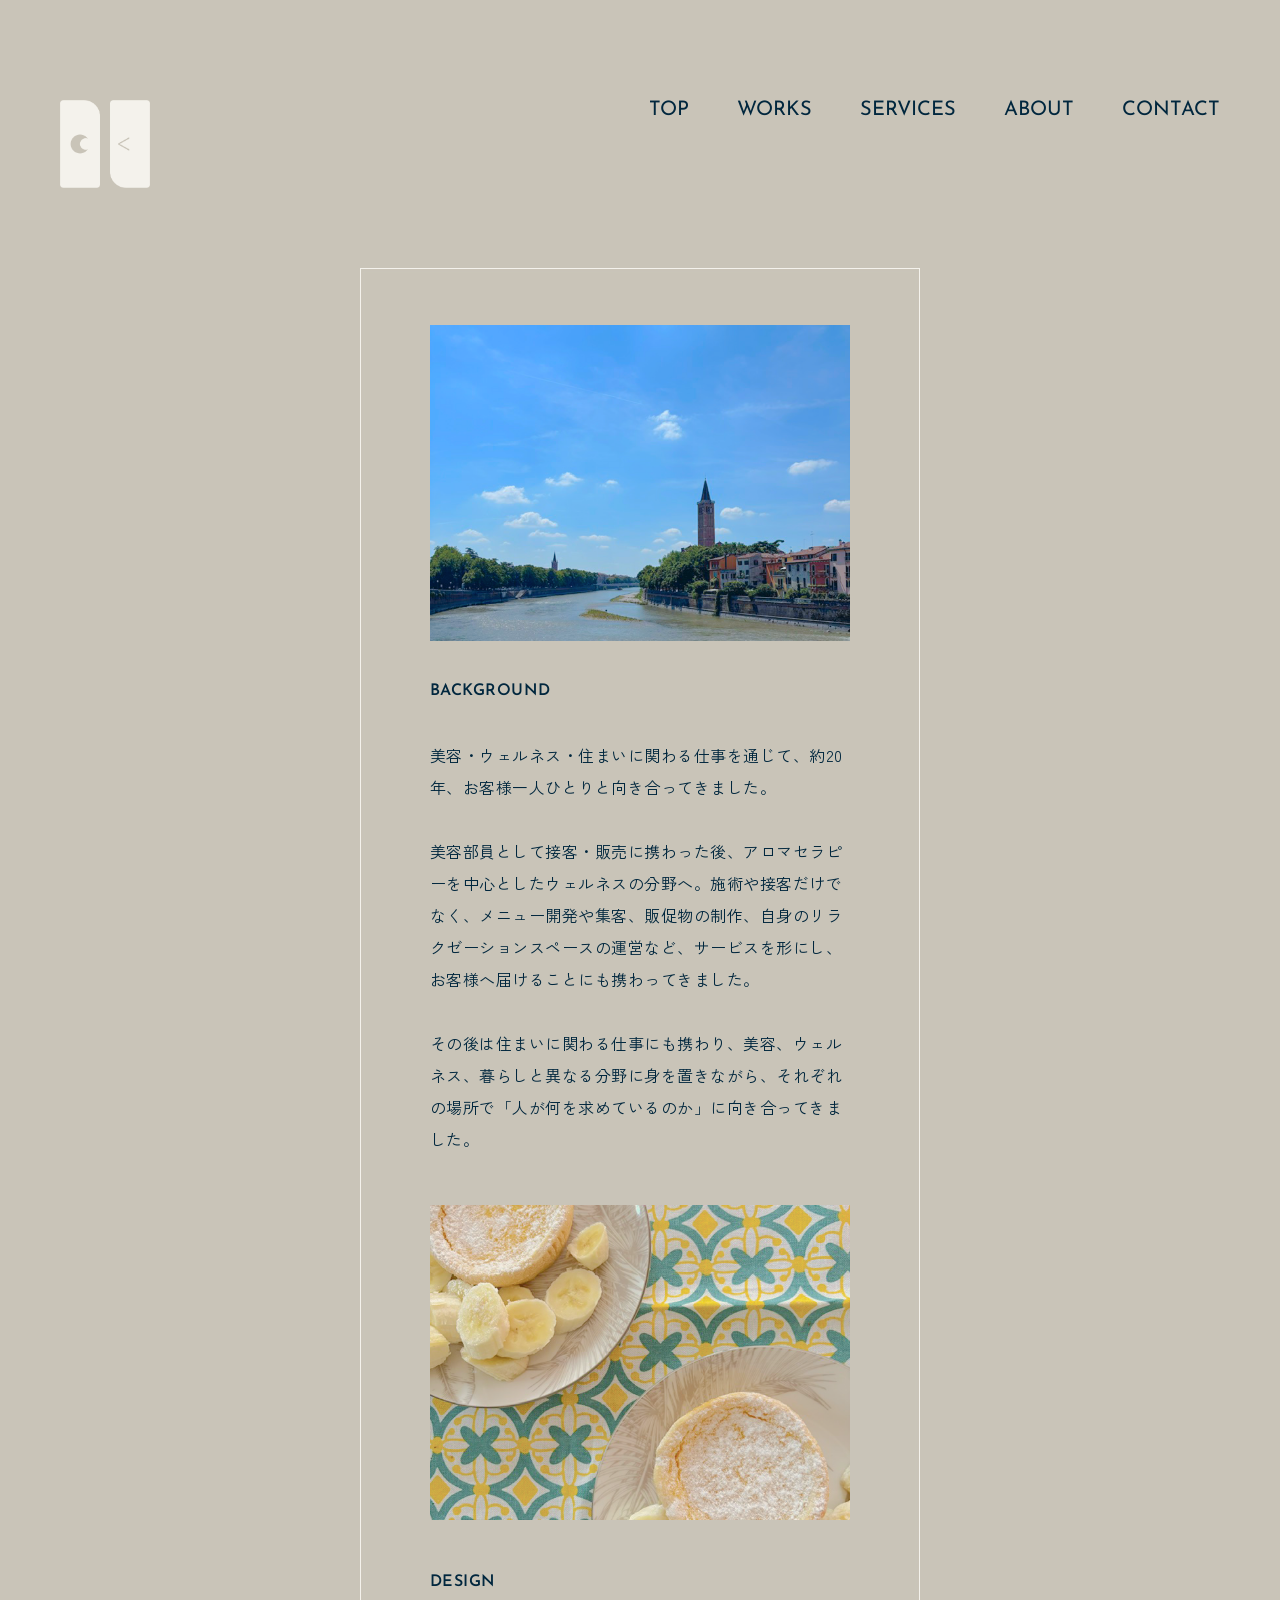
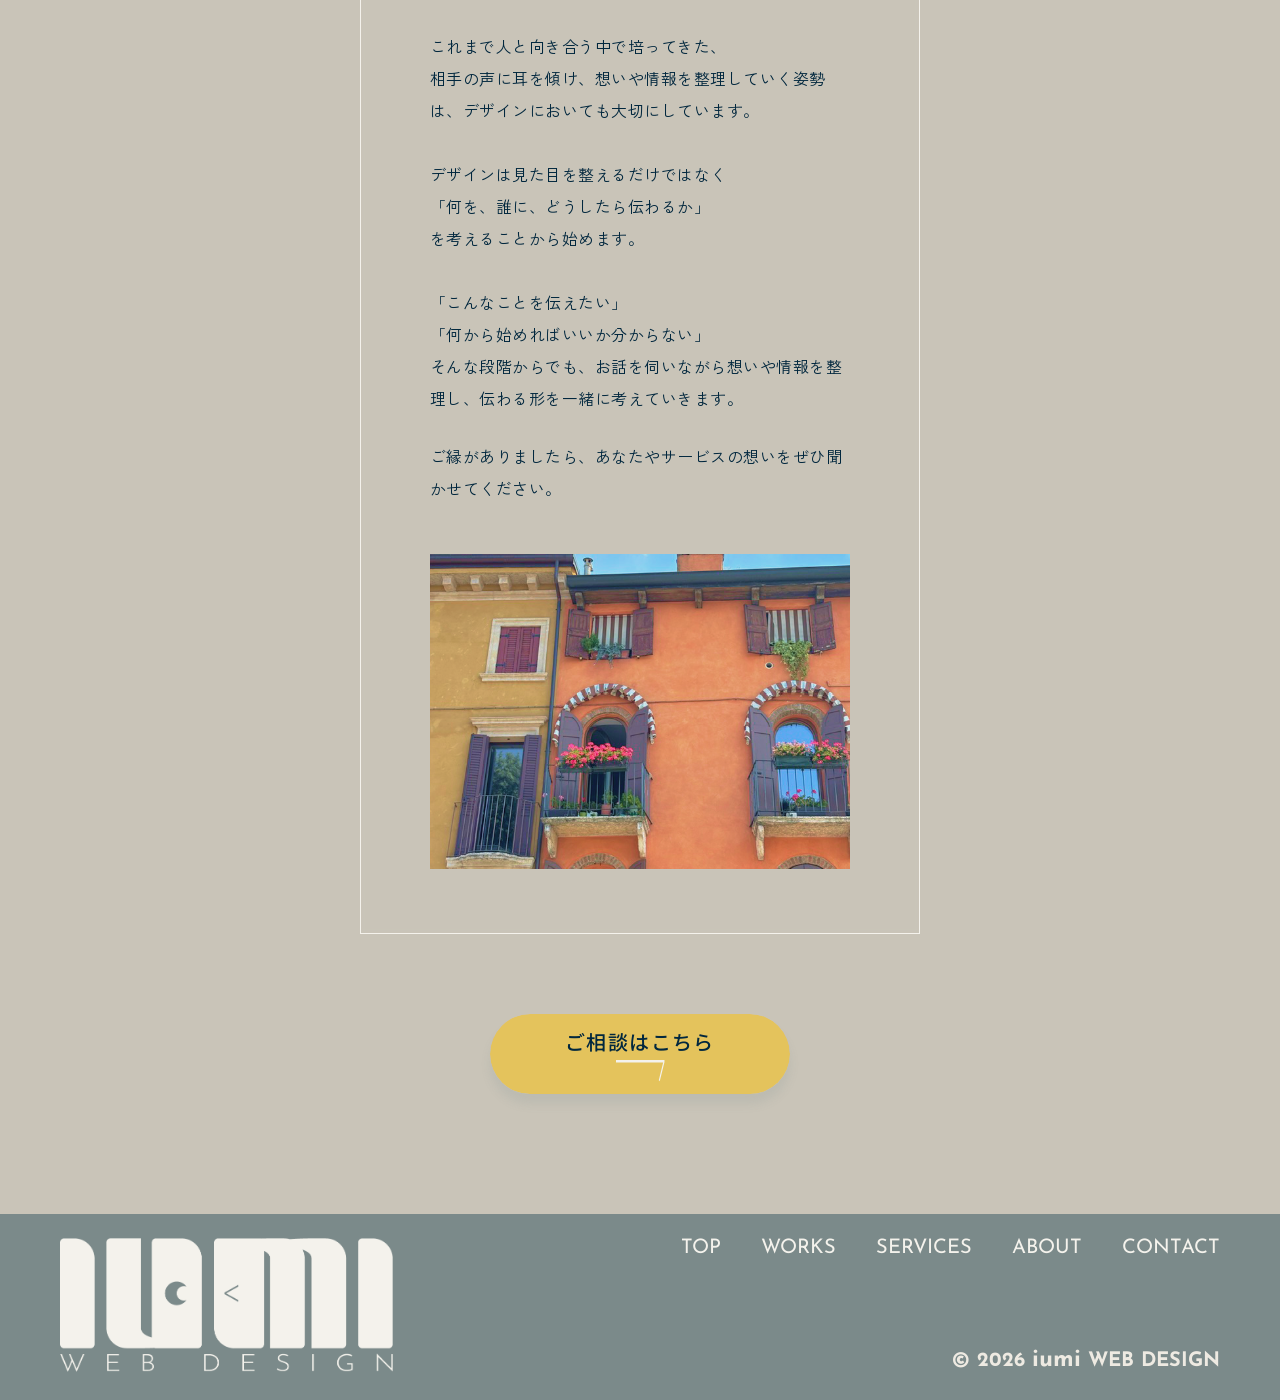
==== commit c00a0afd: "Update LP WORKS and portfolio detail to match latest Figma. Align WORKS thumbnails, message deco, WO" ====
--- a/about.html
+++ b/about.html
@@ -32,7 +32,7 @@
         </button>
         <nav id="about-nav" class="nav" aria-label="グローバルナビゲーション">
           <a href="./index.html">TOP</a>
-          <a href="./index.html#works">WORK</a>
+          <a href="./index.html#works">WORKS</a>
           <a href="./index.html#services">SERVICES</a>
           <a href="./index.html#about">ABOUT</a>
           <a href="./index.html#contact">CONTACT</a>
@@ -102,7 +102,7 @@
         <div class="footer-meta">
           <nav class="footer-nav" aria-label="フッターナビゲーション">
             <a href="./index.html">TOP</a>
-            <a href="./index.html#works">WORK</a>
+            <a href="./index.html#works">WORKS</a>
             <a href="./index.html#services">SERVICES</a>
             <a href="./index.html#about">ABOUT</a>
             <a href="./index.html#contact">CONTACT</a>
--- a/styles.css
+++ b/styles.css
@@ -458,6 +458,10 @@
 }
 
 /* Works */
+.works-message {
+  display: none;
+}
+
 .section-works {
   background: var(--color-bg-soft);
   padding-bottom: 48px;
@@ -1415,6 +1419,103 @@
     display: none !important;
   }
 
+  .section-hero {
+    background: linear-gradient(180deg, #a9caf8 0%, #a9caf8 77.885%, #f4f2ec 100%);
+  }
+
+  .works-message {
+    position: relative;
+    display: block;
+    width: 100%;
+    max-width: 1280px;
+    height: 224px;
+    margin: 0 auto;
+    overflow: visible;
+  }
+
+  .works-message-stars {
+    position: absolute;
+    left: 50%;
+    top: 38px;
+    width: 804px;
+    height: 243px;
+    transform: translateX(-50%);
+    pointer-events: none;
+  }
+
+  .works-message-deco {
+    position: absolute;
+    display: block;
+    max-width: none;
+  }
+
+  .works-message-deco--ellipse-10 {
+    left: calc(50% - 361px);
+    top: -38px;
+    width: 154px;
+    height: 154px;
+    transform: translateX(-50%);
+  }
+
+  .works-message-deco--ellipse-15 {
+    left: calc(50% - 316px);
+    top: 136px;
+    width: 44px;
+    height: 44px;
+    transform: translateX(-50%);
+  }
+
+  .works-message-deco--star {
+    left: calc(50% + 152px);
+    top: 101px;
+    width: 98px;
+    height: 98px;
+    transform: translateX(-50%);
+  }
+
+  .works-message-deco--ellipse-16 {
+    left: calc(50% + 301px);
+    top: 180px;
+    width: 114px;
+    height: 114px;
+    transform: translateX(-50%);
+  }
+
+  .works-message-deco--ellipse-11 {
+    left: calc(50% + 380px);
+    top: 0;
+    width: 44px;
+    height: 44px;
+    transform: translateX(-50%);
+  }
+
+  .works-message-inner {
+    position: relative;
+    z-index: 1;
+    display: flex;
+    flex-direction: column;
+    gap: 14px;
+    width: 671px;
+    max-width: calc(100% - 80px);
+    margin: 0 auto;
+    padding-top: 68px;
+    text-align: left;
+    font-family: var(--font-body);
+    font-size: 24px;
+    font-weight: 300;
+    line-height: 36px;
+    letter-spacing: 0.72px;
+    color: var(--color-text-main);
+  }
+
+  .works-message-block p {
+    margin: 0;
+  }
+
+  .works-message-em {
+    line-height: 50px;
+  }
+
   .works-grid {
     display: grid;
     grid-template-columns: repeat(3, 345px);
@@ -1424,81 +1525,85 @@
     margin: 0 auto;
   }
 
-  .work-item--desktop {
+  .work-thumb {
+    position: relative;
+    display: block;
+    width: 345px;
+    height: 224px;
+    overflow: hidden;
+    background: #ffffff;
+    box-shadow: 0 4px 12px rgba(123, 138, 138, 0.4);
+    text-decoration: none;
+    color: inherit;
+  }
+
+  .work-thumb--photo img {
+    display: block;
+    width: 100%;
+    height: 100%;
+    object-fit: cover;
+  }
+
+  .work-thumb--placeholder {
+    display: block;
+  }
+
+  .work-thumb--placeholder img {
+    display: block;
+    width: 100%;
+    height: 100%;
+    object-fit: cover;
+  }
+
+  .works-list-link {
     display: flex;
     flex-direction: column;
-    width: 345px;
-    text-decoration: none;
-    color: inherit;
-  }
-
-  .work-item--desktop .work-item-thumb {
-    position: relative;
-    width: 345px;
-    height: 201px;
-    border: 1px solid var(--color-bg-footer);
-    border-bottom: none;
-    overflow: hidden;
-    box-sizing: border-box;
-  }
-
-  .work-item--desktop .work-item-thumb img {
-    width: 100%;
-    height: 100%;
-    object-fit: cover;
-  }
-
-  .work-item--desktop[href="./banners.html"] .work-item-thumb img {
-    position: absolute;
-    width: 127.13%;
-    height: 177.74%;
-    max-width: none;
-    left: -13.42%;
-    top: -8.56%;
-    object-fit: cover;
-  }
-
-  .work-item--desktop .work-item-caption {
-    width: 345px;
-    min-height: 70px;
-    margin-top: 0;
-    padding: 12px 16px;
-    border: 1px solid var(--color-bg-footer);
-    box-sizing: border-box;
-  }
-
-  .work-item--desktop .work-item-caption p {
-    margin: 0;
+    align-items: center;
+    gap: 3px;
+    width: fit-content;
+    margin: 53px auto 0;
+    color: var(--color-text-main);
+  }
+
+  .works-list-link span {
     font-family: var(--font-body);
-    font-size: 16px;
-    font-weight: 400;
-    line-height: 25px;
-    color: var(--color-text-main);
+    font-size: 20px;
+    font-weight: 500;
+    line-height: 30px;
+    letter-spacing: 2px;
+    white-space: nowrap;
+  }
+
+  .works-list-link img {
+    display: block;
+    width: 200px;
+    height: auto;
   }
 
   .section-works .section-heading {
-    margin-bottom: 112px;
+    margin-top: 125px;
+    margin-bottom: 120px;
   }
 
   .section-works {
-    padding-bottom: 144px;
+    padding-top: 0;
+    padding-bottom: 53px;
   }
 
   .section-services {
     padding-top: 100px;
-    padding-bottom: 168px;
+    padding-bottom: 158px;
   }
 
   .services-offers {
-    display: grid;
-    grid-template-columns: repeat(3, 345px);
-    justify-content: space-between;
-    align-items: start;
-    width: 100%;
-    max-width: 1101px;
-    margin: 0 auto;
-    column-gap: 0;
-    row-gap: 68px;
+    display: flex;
+    justify-content: center;
+    align-items: center;
+    gap: 34px;
+    width: 100%;
+    max-width: 1280px;
+    margin: 68px auto 0;
+    flex-wrap: nowrap;
   }
 
   .services-offers .services-offer-frame {
@@ -1506,16 +1611,7 @@
   }
 
   .services-offers .services-lead-box {
-    display: flex;
-    justify-content: center;
-    align-items: flex-start;
-    width: 345px;
-    height: 345px;
-    min-height: 345px;
-    margin: 0;
-    padding: 4px 22px 0;
-    border: 20px solid var(--color-accent);
-    box-sizing: border-box;
+    display: none;
   }
 
   .services-offers .services-lead-box p,
@@ -1633,13 +1729,13 @@
   }
 
   .services-offers .services-process-link {
-    grid-column: 1 / -1;
-    justify-self: center;
+    position: static;
+    flex: 0 0 284px;
     display: flex;
     flex-direction: column;
     align-items: center;
     gap: 5px;
-    width: fit-content;
+    width: 284px;
     margin: 0;
     color: var(--color-text-main);
     text-decoration: none;
@@ -1650,6 +1746,7 @@
     font-weight: 500;
     line-height: 30px;
     letter-spacing: 2px;
+    white-space: nowrap;
   }
 
   .services-offers .services-process-link img {
@@ -1670,16 +1767,16 @@
     position: relative;
     width: 100%;
     max-width: 1100px;
-    min-height: 520px;
+    min-height: 510px;
     margin: 0 auto;
     padding-bottom: 40px;
   }
 
-  /* io: Figma 1943:446 — left ~89 within 1100 (from 189 in 1280) */
+  /* io: Figma 1943:446 */
   .about-desktop-profile {
     position: absolute;
-    left: 89px;
-    top: 12px;
+    left: 99px;
+    top: 37px;
     width: 441px;
     height: 307px;
   }
@@ -1733,11 +1830,11 @@
     color: var(--color-text-main);
   }
 
-  /* intro: 603-189=414 from profile left → 89+414=503 */
+  /* intro: Figma 1841:910 */
   .about-desktop-intro {
     position: absolute;
-    left: 503px;
-    top: 0;
+    left: 513px;
+    top: 25px;
     width: 509px;
     height: 445px;
     min-height: 445px;
@@ -1756,8 +1853,8 @@
 
   .about-desktop-body {
     position: absolute;
-    left: 85px;
-    top: 110px;
+    left: 98px;
+    top: 62px;
     z-index: 1;
     width: 365px;
     margin: 0;
@@ -1775,8 +1872,8 @@
 
   .about-desktop-intro .about-more-link {
     position: absolute;
-    left: 185px;
-    top: 369px;
+    left: 188px;
+    top: 364px;
     z-index: 1;
     display: flex;
     flex-direction: column;
@@ -1803,11 +1900,11 @@
     visibility: visible;
   }
 
-  /* insta within io: left ~106, top 326 → absolute 89+106 / 12+326 */
+  /* insta within io: Figma 1830:875 */
   .about-insta--desktop {
     position: absolute;
-    left: 195px;
-    top: 338px;
+    left: 297px;
+    top: 363px;
     display: flex;
     flex-direction: column;
     align-items: center;
@@ -2890,19 +2987,19 @@
     left: 0;
     top: -34px;
     width: 370px;
-    height: 525px;
+    height: 590px;
     max-width: none;
     pointer-events: none;
     z-index: 0;
   }
 
-  /* body text: left 51, top 78, 267 wide (Figma 1698:254) */
+  /* body text: updated per Figma */
   .about-mobile-body {
     position: absolute;
-    left: 51px;
-    top: 78px;
+    left: 44px;
+    top: 80px;
     z-index: 1;
-    width: 267px;
+    width: 281px;
     margin: 0;
     font-family: var(--font-zen);
     font-size: 16px;
@@ -2920,7 +3017,7 @@
   .about-mobile-frame .about-more-link {
     position: absolute;
     left: 103px;
-    top: 390px;
+    top: 455px;
     bottom: auto;
     z-index: 2;
     width: 163px;
@@ -2933,13 +3030,13 @@
     line-height: 30px;
   }
 
-  /* insta: ~39px after intro, centered */
+  /* insta: lower placement after intro update */
   .about-insta {
     display: flex;
     flex-direction: column;
     align-items: center;
     width: 184px;
-    margin: 39px auto 0;
+    margin: 96px auto 0;
     gap: 8px;
   }
 
